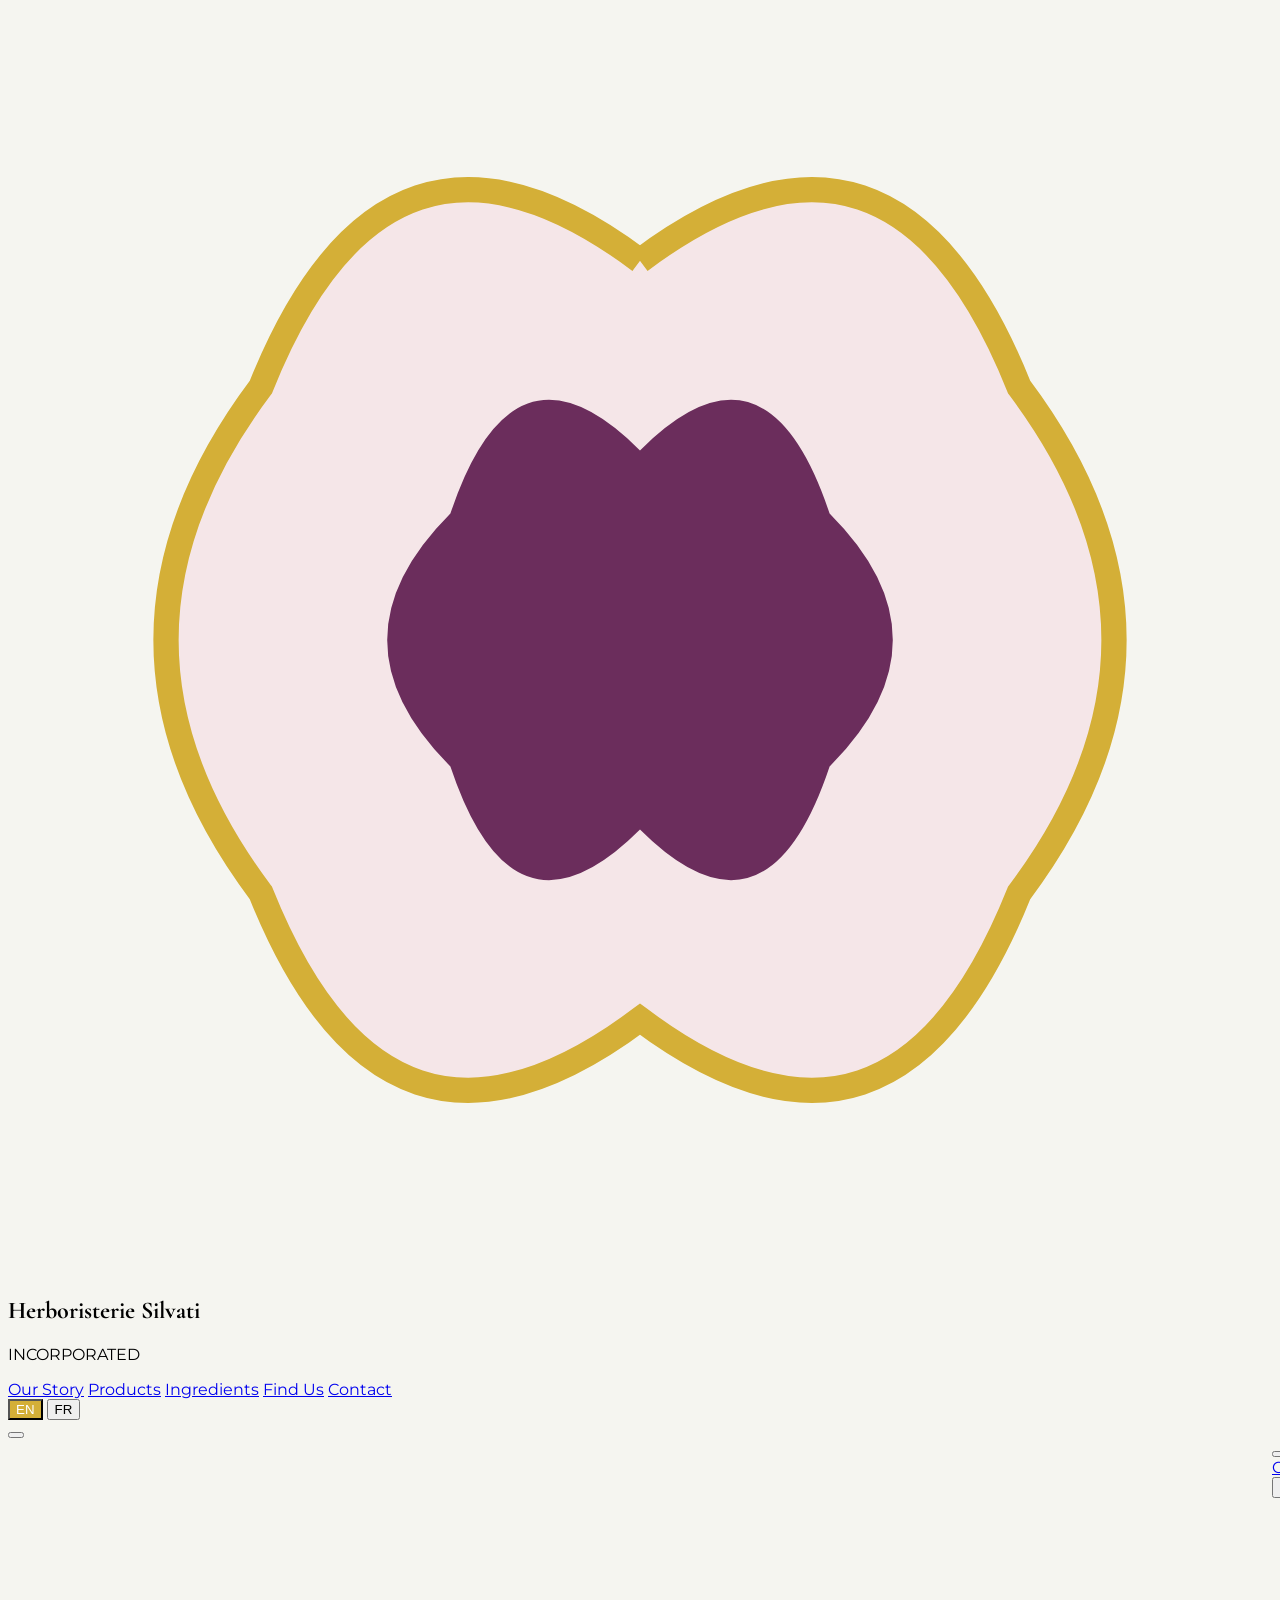
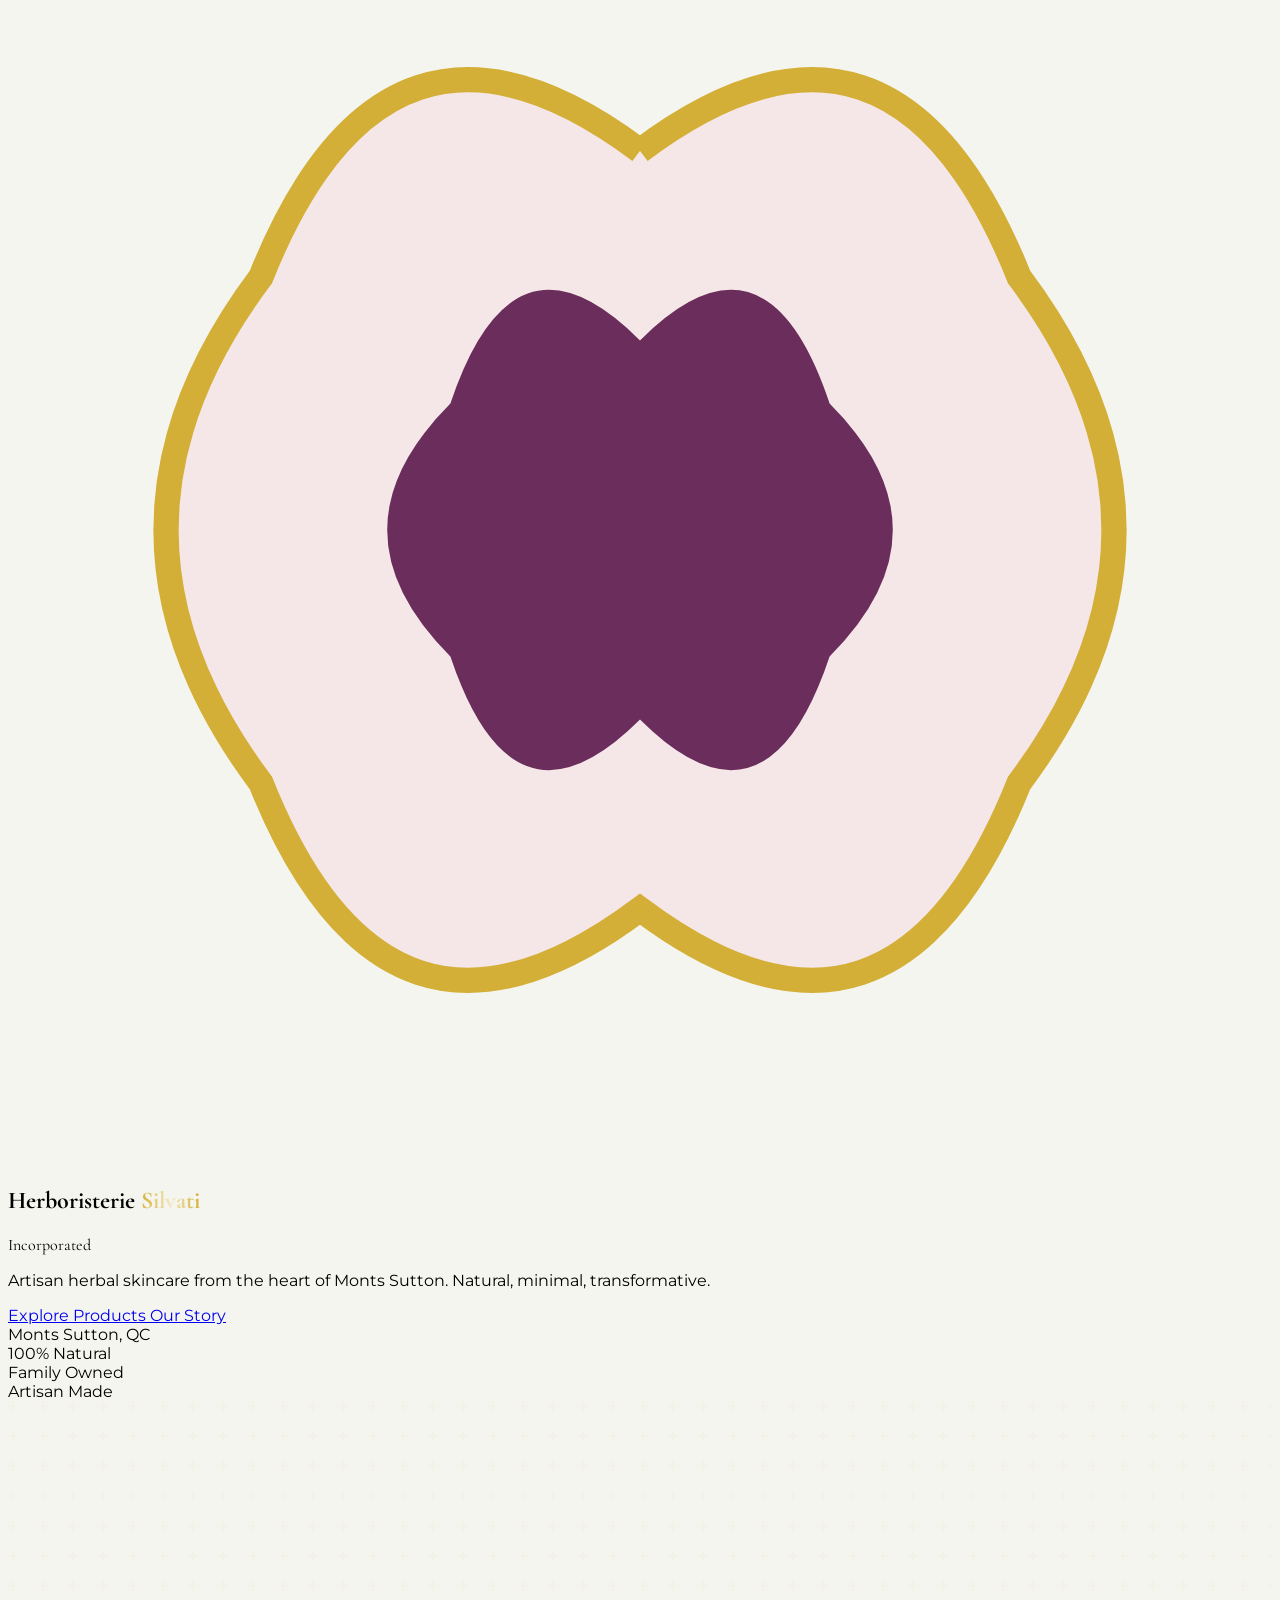
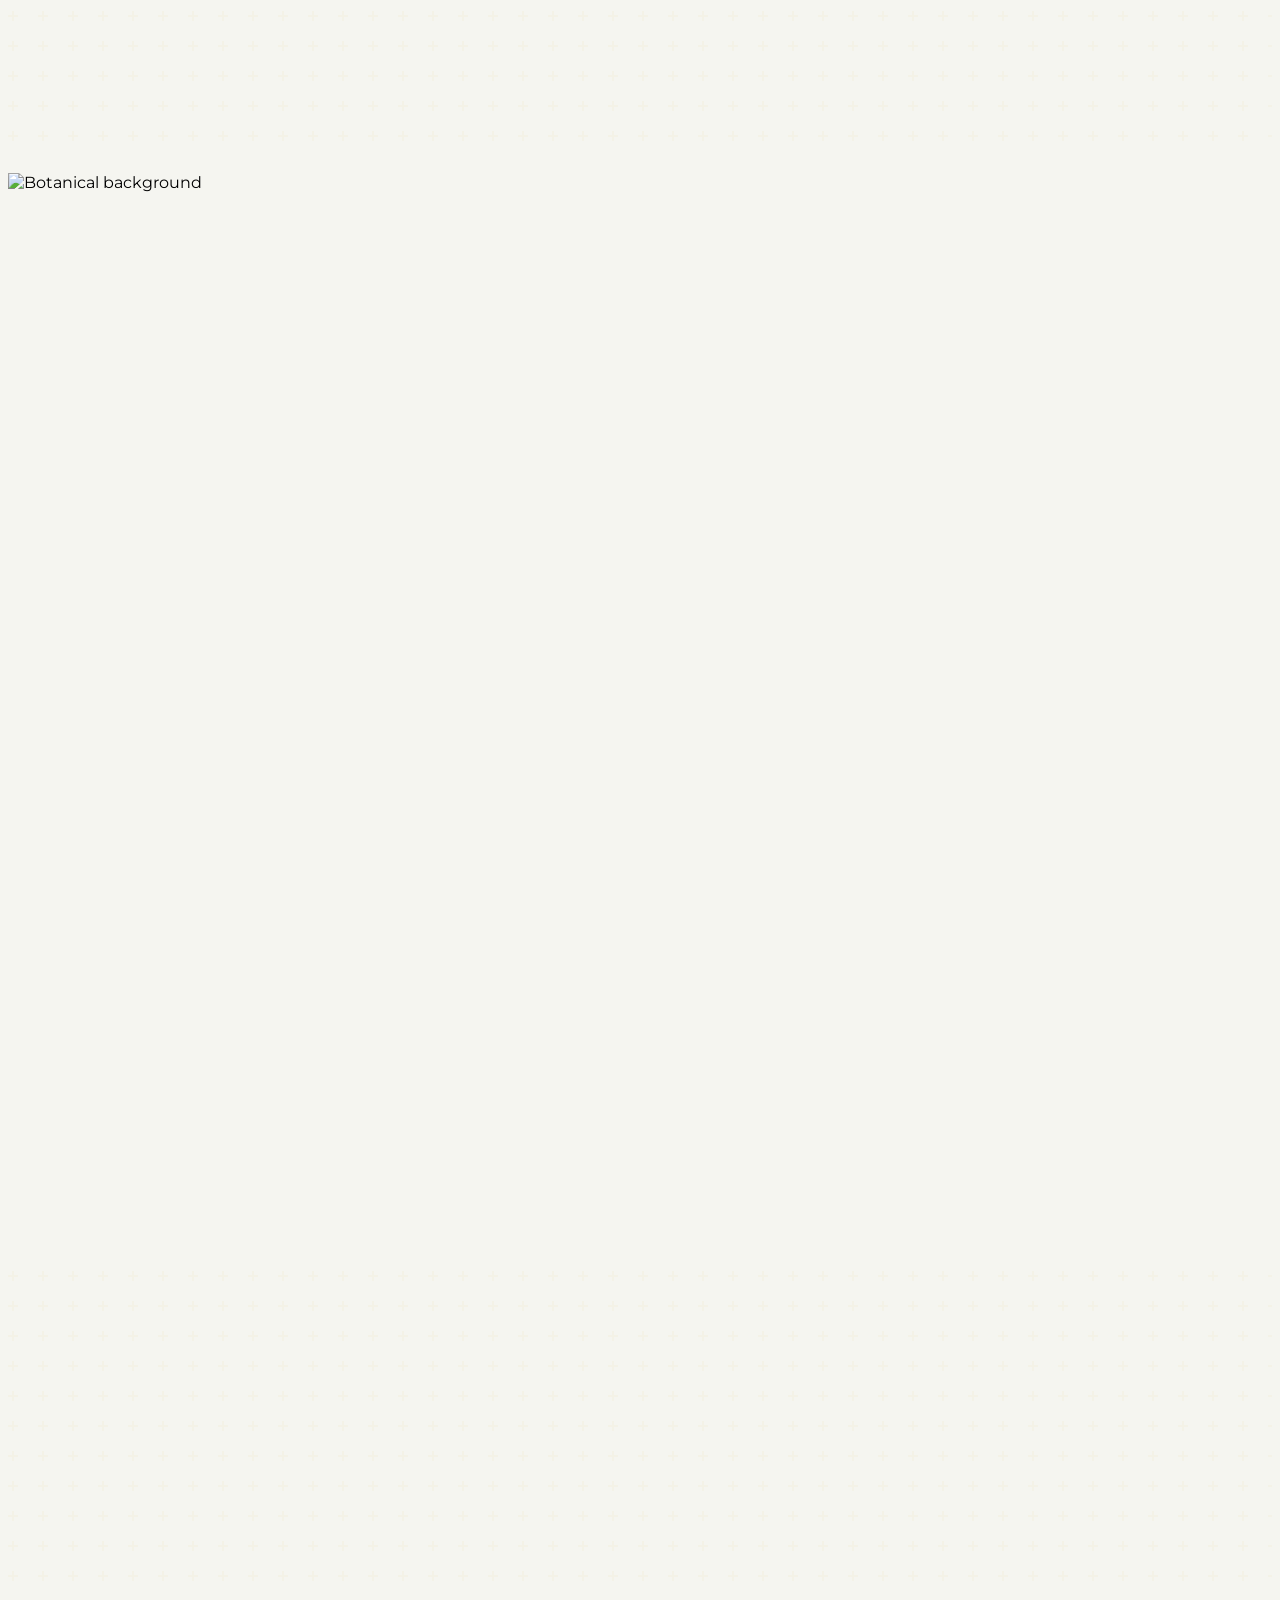
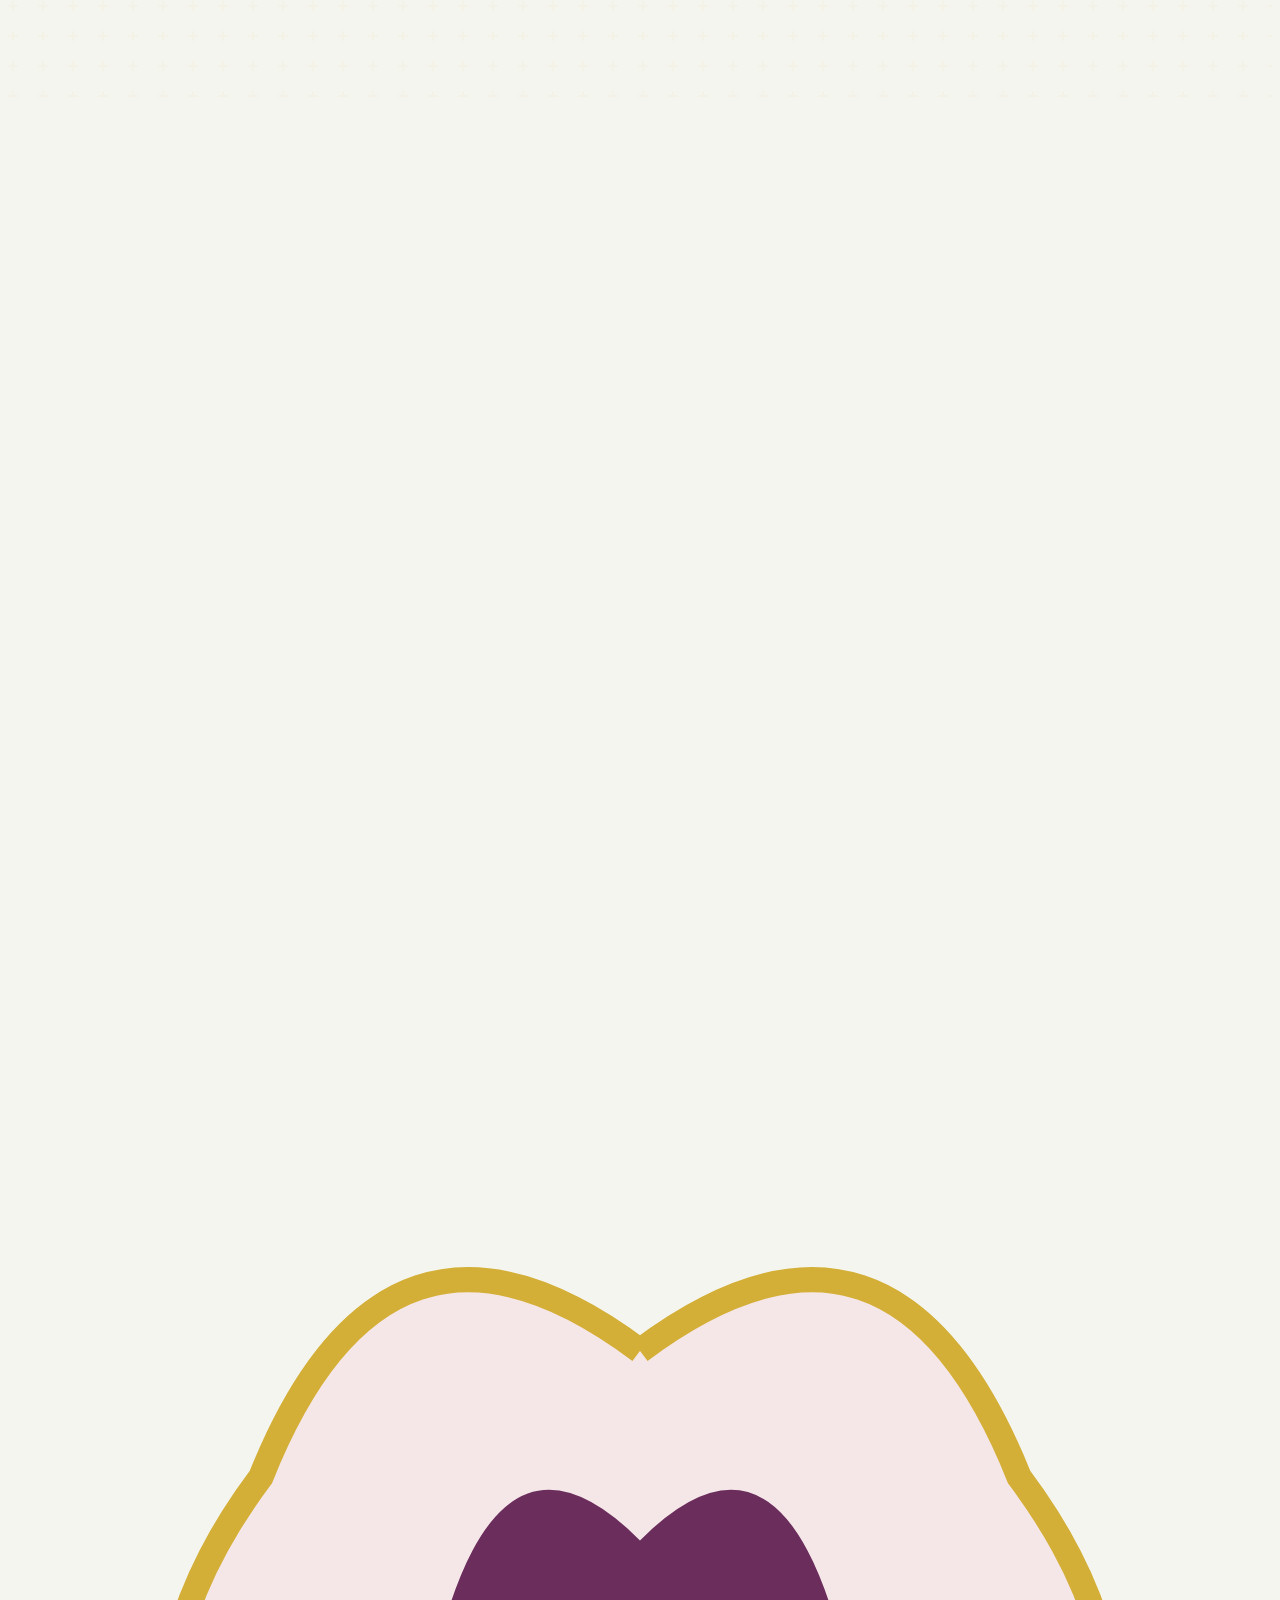
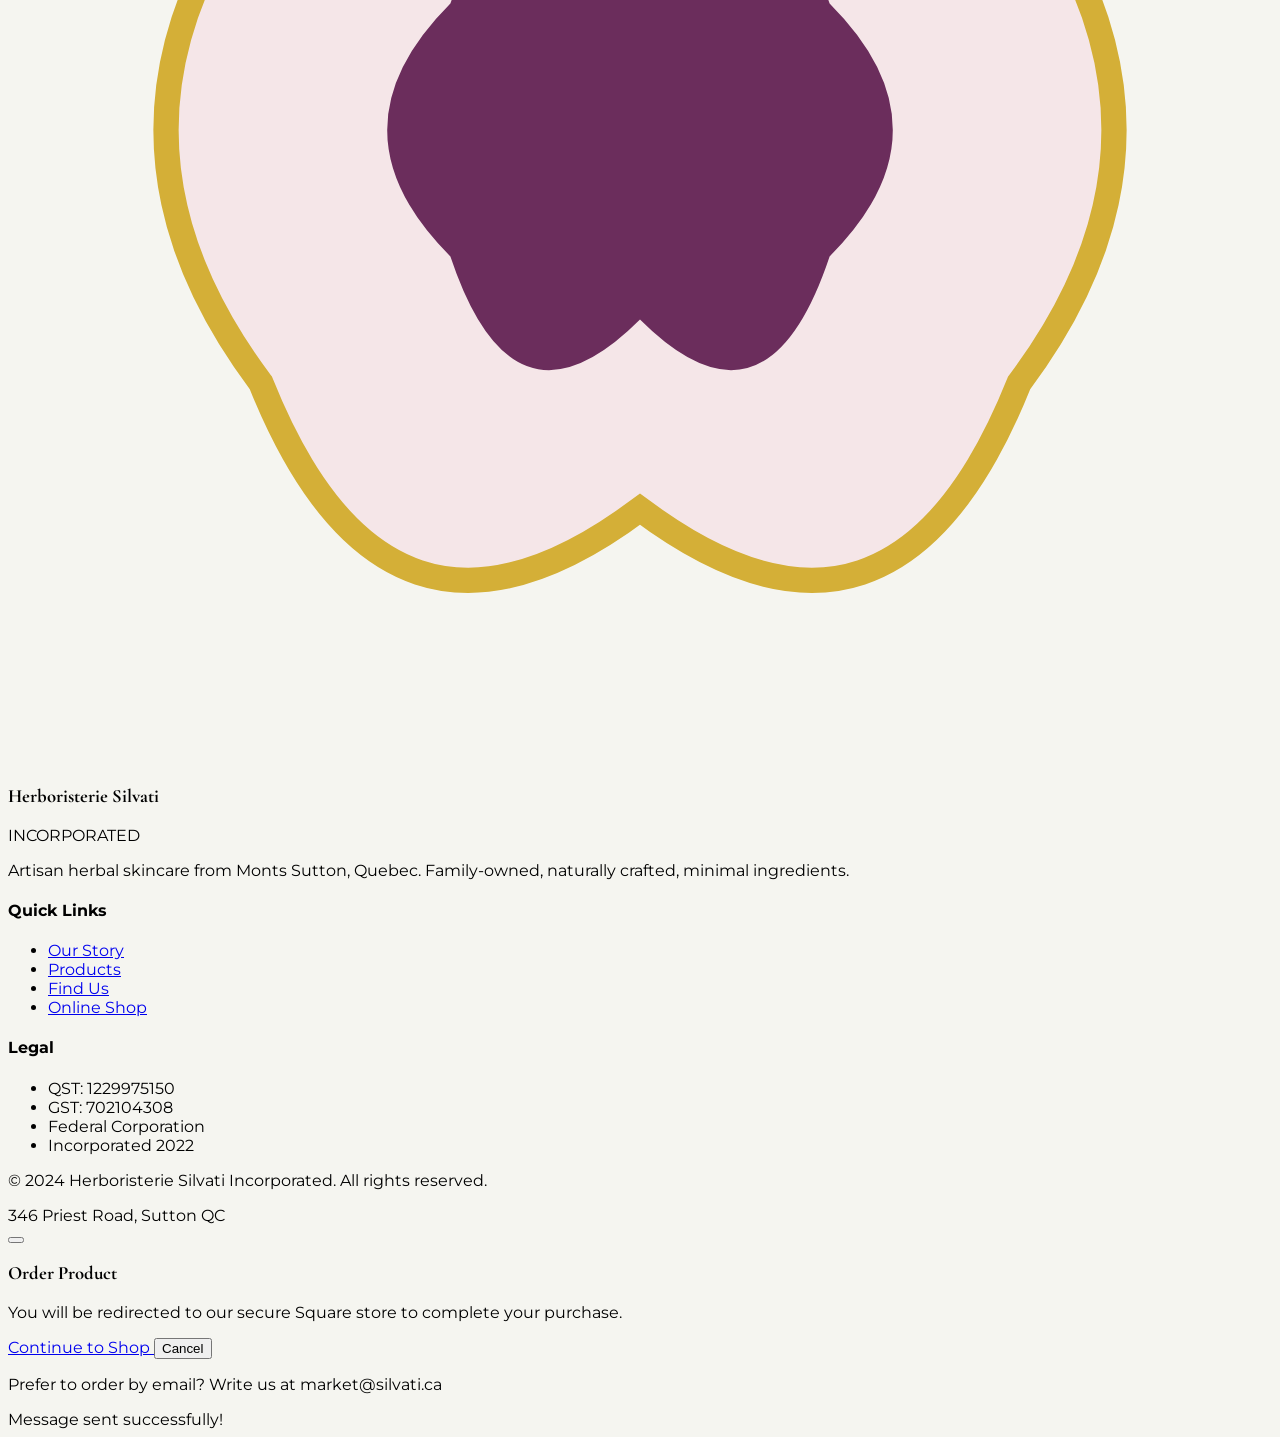
==== index.html @ 5cd414eb "feat: add demo website for Herboristerie Silvati" ====
<!DOCTYPE html>
<html lang="en">
<head>
    <meta charset="UTF-8">
    <meta name="viewport" content="width=device-width, initial-scale=1.0">
    <title>Herboristerie Silvati | Artisan Herbal Skincare | Soins Herbales Artisans</title>
    <meta name="description" content="Family-owned artisan herbal skincare from Monts Sutton, Quebec. Natural, minimal ingredient cosmetics handmade by the Lichtenauer Family.">
    
    <!-- Fonts -->
    <link rel="preconnect" href="https://fonts.googleapis.com">
    <link rel="preconnect" href="https://fonts.gstatic.com" crossorigin>
    <link href="https://fonts.googleapis.com/css2?family=Cormorant+Garamond:ital,wght@0,400;0,600;1,400&family=Montserrat:wght@300;400;500;600&display=swap" rel="stylesheet">
    
    <!-- Tailwind CSS -->
    <script src="https://cdn.tailwindcss.com"></script>
    
    <!-- GSAP -->
    <script src="https://cdnjs.cloudflare.com/ajax/libs/gsap/3.12.2/gsap.min.js"></script>
    <script src="https://cdnjs.cloudflare.com/ajax/libs/gsap/3.12.2/ScrollTrigger.min.js"></script>
    
    <!-- Lucide Icons -->
    <script src="https://unpkg.com/lucide@latest"></script>
    
    <script>
        tailwind.config = {
            theme: {
                extend: {
                    colors: {
                        'silvati-gold': '#D4AF37',
                        'silvati-gold-light': '#F4E8C1',
                        'silvati-purple': '#6B2D5C',
                        'silvati-pink': '#F5E6E8',
                        'silvati-green': '#2D5016',
                        'silvati-stone': '#F5F5F0',
                        'silvati-dark': '#1A1A1A'
                    },
                    fontFamily: {
                        'serif': ['Cormorant Garamond', 'serif'],
                        'sans': ['Montserrat', 'sans-serif']
                    }
                }
            }
        }
    </script>
    
    <style>
        /* Custom Styles */
        body {
            font-family: 'Montserrat', sans-serif;
            background-color: #F5F5F0;
            overflow-x: hidden;
        }
        
        .font-serif {
            font-family: 'Cormorant Garamond', serif;
        }
        
        /* Language Toggle Animation */
        .lang-btn {
            transition: all 0.3s ease;
        }
        .lang-btn.active {
            background-color: #D4AF37;
            color: white;
        }
        
        /* Hero Parallax */
        .hero-bg {
            background-image: linear-gradient(rgba(0,0,0,0.3), rgba(0,0,0,0.4)), url('https://images.unsplash.com/photo-1506905925346-21bda4d32df4?w=1920&q=80');
            background-size: cover;
            background-position: center;
            background-attachment: fixed;
        }
        
        /* Gold Shimmer Effect */
        @keyframes shimmer {
            0% { background-position: -200% center; }
            100% { background-position: 200% center; }
        }
        
        .gold-text {
            background: linear-gradient(90deg, #D4AF37 0%, #F4E8C1 25%, #D4AF37 50%, #F4E8C1 75%, #D4AF37 100%);
            background-size: 200% auto;
            -webkit-background-clip: text;
            -webkit-text-fill-color: transparent;
            background-clip: text;
            animation: shimmer 3s linear infinite;
        }
        
        /* Product Card Hover */
        .product-card {
            transition: transform 0.4s ease, box-shadow 0.4s ease;
        }
        .product-card:hover {
            transform: translateY(-10px);
            box-shadow: 0 20px 40px rgba(212, 175, 55, 0.15);
        }
        
        /* Botanical Pattern */
        .botanical-pattern {
            background-image: url("data:image/svg+xml,%3Csvg width='60' height='60' viewBox='0 0 60 60' xmlns='http://www.w3.org/2000/svg'%3E%3Cg fill='none' fill-rule='evenodd'%3E%3Cg fill='%23D4AF37' fill-opacity='0.05'%3E%3Cpath d='M36 34v-4h-2v4h-4v2h4v4h2v-4h4v-2h-4zm0-30V0h-2v4h-4v2h4v4h2V6h4V4h-4zM6 34v-4H4v4H0v2h4v4h2v-4h4v-2H6zM6 4V0H4v4H0v2h4v4h2V6h4V4H6z'/%3E%3C/g%3E%3C/g%3E%3C/svg%3E");
        }
        
        /* Smooth Scroll */
        html {
            scroll-behavior: smooth;
        }
        
        /* Navigation Blur */
        .nav-blur {
            backdrop-filter: blur(10px);
            background-color: rgba(255, 255, 255, 0.9);
        }
        
        /* Custom Scrollbar */
        ::-webkit-scrollbar {
            width: 8px;
        }
        ::-webkit-scrollbar-track {
            background: #F5F5F0;
        }
        ::-webkit-scrollbar-thumb {
            background: #D4AF37;
            border-radius: 4px;
        }
        
        /* Ingredient Tag */
        .ingredient-tag {
            transition: all 0.3s ease;
        }
        .ingredient-tag:hover {
            background-color: #D4AF37;
            color: white;
            transform: scale(1.05);
        }
        
        /* Loading Animation */
        .fade-in-up {
            opacity: 0;
            transform: translateY(30px);
        }
        
        /* Mobile Menu */
        .mobile-menu {
            transform: translateX(100%);
            transition: transform 0.3s ease;
        }
        .mobile-menu.open {
            transform: translateX(0);
        }
    </style>
</head>
<body class="text-silvati-dark">

    <!-- Navigation -->
    <nav id="navbar" class="fixed w-full z-50 transition-all duration-300 bg-transparent py-4">
        <div class="max-w-7xl mx-auto px-4 sm:px-6 lg:px-8">
            <div class="flex justify-between items-center">
                <!-- Logo -->
                <div class="flex items-center space-x-3">
                    <div class="w-12 h-12 relative">
                        <svg viewBox="0 0 100 100" class="w-full h-full drop-shadow-lg">
                            <path d="M50 20 Q30 5 20 30 Q5 50 20 70 Q30 95 50 80 Q70 95 80 70 Q95 50 80 30 Q70 5 50 20" fill="#F5E6E8" stroke="#D4AF37" stroke-width="2"/>
                            <path d="M50 35 Q40 25 35 40 Q25 50 35 60 Q40 75 50 65 Q60 75 65 60 Q75 50 65 40 Q60 25 50 35" fill="#6B2D5C"/>
                        </svg>
                    </div>
                    <div class="hidden sm:block">
                        <h1 class="font-serif text-2xl font-semibold text-white nav-text transition-colors duration-300">Herboristerie Silvati</h1>
                        <p class="text-xs text-white/80 nav-text-sub transition-colors duration-300 tracking-widest">INCORPORATED</p>
                    </div>
                </div>

                <!-- Desktop Navigation -->
                <div class="hidden md:flex items-center space-x-8">
                    <a href="#about" class="nav-link text-white hover:text-silvati-gold transition-colors duration-300 text-sm tracking-wide font-medium" data-en="Our Story" data-fr="Notre Histoire">Our Story</a>
                    <a href="#products" class="nav-link text-white hover:text-silvati-gold transition-colors duration-300 text-sm tracking-wide font-medium" data-en="Products" data-fr="Produits">Products</a>
                    <a href="#ingredients" class="nav-link text-white hover:text-silvati-gold transition-colors duration-300 text-sm tracking-wide font-medium" data-en="Ingredients" data-fr="Ingrédients">Ingredients</a>
                    <a href="#market" class="nav-link text-white hover:text-silvati-gold transition-colors duration-300 text-sm tracking-wide font-medium" data-en="Find Us" data-fr="Nous Trouver">Find Us</a>
                    <a href="#contact" class="nav-link text-white hover:text-silvati-gold transition-colors duration-300 text-sm tracking-wide font-medium" data-en="Contact" data-fr="Contact">Contact</a>
                    
                    <!-- Language Toggle -->
                    <div class="flex items-center bg-white/10 rounded-full p-1 backdrop-blur-sm border border-white/20">
                        <button onclick="setLanguage('en')" id="btn-en" class="lang-btn active px-3 py-1 rounded-full text-xs font-semibold text-white">EN</button>
                        <button onclick="setLanguage('fr')" id="btn-fr" class="lang-btn px-3 py-1 rounded-full text-xs font-semibold text-white">FR</button>
                    </div>
                </div>

                <!-- Mobile Menu Button -->
                <button onclick="toggleMobileMenu()" class="md:hidden text-white nav-text">
                    <i data-lucide="menu" class="w-6 h-6"></i>
                </button>
            </div>
        </div>
    </nav>

    <!-- Mobile Menu -->
    <div id="mobile-menu" class="mobile-menu fixed inset-y-0 right-0 w-64 bg-white z-50 shadow-2xl p-6 md:hidden">
        <button onclick="toggleMobileMenu()" class="absolute top-4 right-4 text-silvati-dark">
            <i data-lucide="x" class="w-6 h-6"></i>
        </button>
        <div class="mt-12 space-y-6">
            <a href="#about" class="block text-silvati-dark font-medium" onclick="toggleMobileMenu()" data-en="Our Story" data-fr="Notre Histoire">Our Story</a>
            <a href="#products" class="block text-silvati-dark font-medium" onclick="toggleMobileMenu()" data-en="Products" data-fr="Produits">Products</a>
            <a href="#ingredients" class="block text-silvati-dark font-medium" onclick="toggleMobileMenu()" data-en="Ingredients" data-fr="Ingrédients">Ingredients</a>
            <a href="#market" class="block text-silvati-dark font-medium" onclick="toggleMobileMenu()" data-en="Find Us" data-fr="Nous Trouver">Find Us</a>
            <a href="#contact" class="block text-silvati-dark font-medium" onclick="toggleMobileMenu()" data-en="Contact" data-fr="Contact">Contact</a>
            <div class="flex space-x-2 pt-4">
                <button onclick="setLanguage('en')" class="flex-1 py-2 border border-silvati-gold rounded text-silvati-gold font-semibold text-sm">English</button>
                <button onclick="setLanguage('fr')" class="flex-1 py-2 bg-silvati-gold text-white rounded font-semibold text-sm">Français</button>
            </div>
        </div>
    </div>

    <!-- Hero Section -->
    <section class="hero-bg h-screen flex items-center justify-center relative overflow-hidden">
        <div class="absolute inset-0 bg-gradient-to-b from-transparent via-transparent to-silvati-stone"></div>
        
        <div class="relative z-10 text-center px-4 max-w-4xl mx-auto">
            <div class="mb-6 inline-block">
                <svg viewBox="0 0 100 100" class="w-24 h-24 mx-auto drop-shadow-2xl hero-logo opacity-0">
                    <path d="M50 20 Q30 5 20 30 Q5 50 20 70 Q30 95 50 80 Q70 95 80 70 Q95 50 80 30 Q70 5 50 20" fill="#F5E6E8" stroke="#D4AF37" stroke-width="2"/>
                    <path d="M50 35 Q40 25 35 40 Q25 50 35 60 Q40 75 50 65 Q60 75 65 60 Q75 50 65 40 Q60 25 50 35" fill="#6B2D5C"/>
                </svg>
            </div>
            
            <h1 class="font-serif text-5xl md:text-7xl text-white mb-4 hero-title opacity-0 leading-tight">
                <span class="block" data-en="Herboristerie" data-fr="Herboristerie">Herboristerie</span>
                <span class="gold-text block mt-2" data-en="Silvati" data-fr="Silvati">Silvati</span>
            </h1>
            
            <p class="text-xl md:text-2xl text-white/90 font-light mb-2 hero-subtitle opacity-0 font-serif italic" data-en="Incorporated" data-fr="Incorporée">Incorporated</p>
            
            <div class="w-24 h-0.5 bg-silvati-gold mx-auto my-6 hero-line opacity-0"></div>
            
            <p class="text-lg md:text-xl text-white/90 mb-8 max-w-2xl mx-auto hero-desc opacity-0 font-light leading-relaxed" 
               data-en="Artisan herbal skincare from the heart of Monts Sutton. Natural, minimal, transformative." 
               data-fr="Soins herbales artisans au cœur des Monts Sutton. Naturels, minimaux, transformateurs.">
                Artisan herbal skincare from the heart of Monts Sutton. Natural, minimal, transformative.
            </p>
            
            <div class="flex flex-col sm:flex-row gap-4 justify-center hero-cta opacity-0">
                <a href="#products" class="px-8 py-4 bg-silvati-gold text-white rounded-full font-semibold tracking-wide hover:bg-silvati-gold/90 transition-all duration-300 shadow-lg hover:shadow-xl transform hover:-translate-y-1" 
                   data-en="Explore Products" data-fr="Découvrir les Produits">
                    Explore Products
                </a>
                <a href="#about" class="px-8 py-4 border-2 border-white text-white rounded-full font-semibold tracking-wide hover:bg-white hover:text-silvati-dark transition-all duration-300" 
                   data-en="Our Story" data-fr="Notre Histoire">
                    Our Story
                </a>
            </div>
        </div>

        <!-- Scroll Indicator -->
        <div class="absolute bottom-8 left-1/2 transform -translate-x-1/2 animate-bounce">
            <i data-lucide="chevron-down" class="w-6 h-6 text-white/70"></i>
        </div>
    </section>

    <!-- Trust Bar -->
    <section class="bg-white py-6 border-b border-silvati-gold/10">
        <div class="max-w-7xl mx-auto px-4 sm:px-6 lg:px-8">
            <div class="flex flex-wrap justify-center gap-8 md:gap-16 text-center">
                <div class="flex items-center space-x-2 text-silvati-dark/70 text-sm">
                    <i data-lucide="map-pin" class="w-4 h-4 text-silvati-gold"></i>
                    <span>Monts Sutton, QC</span>
                </div>
                <div class="flex items-center space-x-2 text-silvati-dark/70 text-sm">
                    <i data-lucide="leaf" class="w-4 h-4 text-silvati-gold"></i>
                    <span data-en="100% Natural" data-fr="100% Naturel">100% Natural</span>
                </div>
                <div class="flex items-center space-x-2 text-silvati-dark/70 text-sm">
                    <i data-lucide="heart" class="w-4 h-4 text-silvati-gold"></i>
                    <span data-en="Family Owned" data-fr="Familiale">Family Owned</span>
                </div>
                <div class="flex items-center space-x-2 text-silvati-dark/70 text-sm">
                    <i data-lucide="award" class="w-4 h-4 text-silvati-gold"></i>
                    <span data-en="Artisan Made" data-fr="Fait Main">Artisan Made</span>
                </div>
            </div>
        </div>
    </section>

    <!-- About Section -->
    <section id="about" class="py-20 md:py-32 botanical-pattern relative">
        <div class="max-w-7xl mx-auto px-4 sm:px-6 lg:px-8">
            <div class="grid md:grid-cols-2 gap-12 items-center">
                <div class="fade-in-up">
                    <div class="inline-block px-4 py-2 bg-silvati-gold/10 rounded-full text-silvati-gold text-sm font-semibold tracking-wider mb-4" 
                         data-en="OUR STORY" data-fr="NOTRE HISTOIRE">OUR STORY</div>
                    <h2 class="font-serif text-4xl md:text-5xl text-silvati-dark mb-6 leading-tight" 
                        data-en="Born from Necessity, Crafted with Love" 
                        data-fr="Née de la Nécessité, Faite avec Amour">
                        Born from Necessity, Crafted with Love
                    </h2>
                    <div class="w-16 h-1 bg-silvati-gold mb-6"></div>
                    <p class="text-silvati-dark/70 text-lg leading-relaxed mb-6" 
                       data-en="Confronted with persistent skin issues, the Lichtenauer family decided to take matters into their own hands. We began crafting our own skincare products using only the finest natural ingredients, sourced with the highest standards." 
                       data-fr="Confrontés à des problèmes de peau persistants, la famille Lichtenauer a décidé de prendre les choses en main. Nous avons commencé à créer nos propres produits de soins en utilisant uniquement les meilleurs ingrédients naturels, sourcés selon les plus hauts standards.">
                        Confronted with persistent skin issues, the Lichtenauer family decided to take matters into their own hands. We began crafting our own skincare products using only the finest natural ingredients, sourced with the highest standards.
                    </p>
                    <p class="text-silvati-dark/70 text-lg leading-relaxed mb-6" 
                       data-en="The results exceeded our expectations. Today, we are proud to share our experience with you, continuously improving our offerings through your valuable feedback." 
                       data-fr="Les résultats ont dépassé nos attentes. Aujourd'hui, nous sommes fiers de partager cette expérience avec vous, améliorant continuellement nos offres grâce à vos précieux retours.">
                        The results exceeded our expectations. Today, we are proud to share our experience with you, continuously improving our offerings through your valuable feedback.
                    </p>
                    <div class="flex items-center space-x-4 mt-8">
                        <div class="w-16 h-16 rounded-full bg-silvati-gold/10 flex items-center justify-center">
                            <i data-lucide="mountain" class="w-8 h-8 text-silvati-gold"></i>
                        </div>
                        <div>
                            <p class="font-serif text-xl text-silvati-dark">Monts Sutton, QC</p>
                            <p class="text-sm text-silvati-dark/60" data-en="Our Home" data-fr="Notre Maison">Our Home</p>
                        </div>
                    </div>
                </div>
                <div class="relative fade-in-up">
                    <div class="aspect-[4/5] rounded-2xl overflow-hidden shadow-2xl">
                        <img src="https://images.unsplash.com/photo-1556228578-0d85b1a4d571?w=800&q=80" 
                             alt="Artisan herbal preparation" 
                             class="w-full h-full object-cover hover:scale-105 transition-transform duration-700">
                    </div>
                    <div class="absolute -bottom-6 -left-6 bg-white p-6 rounded-xl shadow-xl max-w-xs">
                        <p class="font-serif text-lg text-silvati-dark italic" 
                           data-en="'We choose our suppliers carefully and apply high criteria for every ingredient.'" 
                           data-fr="'Nous choisissons soigneusement nos fournisseurs et appliquons des critères élevés pour chaque ingrédient.'">
                            "We choose our suppliers carefully and apply high criteria for every ingredient."
                        </p>
                        <p class="text-sm text-silvati-gold mt-2 font-semibold">— Family Lichtenauer</p>
                    </div>
                </div>
            </div>
        </div>
    </section>

    <!-- Philosophy Section -->
    <section class="py-20 bg-silvati-dark text-white relative overflow-hidden">
        <div class="absolute inset-0 opacity-10">
            <img src="https://images.unsplash.com/photo-1518531933037-91b2f5f229cc?w=1920&q=80" 
                 alt="Botanical background" 
                 class="w-full h-full object-cover">
        </div>
        <div class="max-w-7xl mx-auto px-4 sm:px-6 lg:px-8 relative z-10">
            <div class="text-center mb-16 fade-in-up">
                <h2 class="font-serif text-4xl md:text-5xl mb-4" 
                    data-en="Our Philosophy" data-fr="Notre Philosophie">Our Philosophy</h2>
                <div class="w-24 h-0.5 bg-silvati-gold mx-auto"></div>
            </div>
            
            <div class="grid md:grid-cols-3 gap-8">
                <div class="text-center p-8 rounded-2xl bg-white/5 backdrop-blur-sm border border-white/10 hover:bg-white/10 transition-all duration-300 fade-in-up">
                    <div class="w-16 h-16 mx-auto mb-6 rounded-full bg-silvati-gold/20 flex items-center justify-center">
                        <i data-lucide="sprout" class="w-8 h-8 text-silvati-gold"></i>
                    </div>
                    <h3 class="font-serif text-2xl mb-4" data-en="100% Natural" data-fr="100% Naturel">100% Natural</h3>
                    <p class="text-white/70 leading-relaxed" 
                       data-en="No artificial or synthetic components. Only pure, carefully selected botanical ingredients." 
                       data-fr="Aucun composant artificiel ou synthétique. Uniquement des ingrédients botaniques purs et soigneusement sélectionnés.">
                        No artificial or synthetic components. Only pure, carefully selected botanical ingredients.
                    </p>
                </div>
                
                <div class="text-center p-8 rounded-2xl bg-white/5 backdrop-blur-sm border border-white/10 hover:bg-white/10 transition-all duration-300 fade-in-up">
                    <div class="w-16 h-16 mx-auto mb-6 rounded-full bg-silvati-gold/20 flex items-center justify-center">
                        <i data-lucide="minimize-2" class="w-8 h-8 text-silvati-gold"></i>
                    </div>
                    <h3 class="font-serif text-2xl mb-4" data-en="Minimal Processing" data-fr="Transformation Minimale">Minimal Processing</h3>
                    <p class="text-white/70 leading-relaxed" 
                       data-en="We believe in preserving the integrity of our ingredients through the least necessary transformation." 
                       data-fr="Nous croyons en la préservation de l'intégrité de nos ingrédients grâce à la transformation la moins nécessaire.">
                        We believe in preserving the integrity of our ingredients through the least necessary transformation.
                    </p>
                </div>
                
                <div class="text-center p-8 rounded-2xl bg-white/5 backdrop-blur-sm border border-white/10 hover:bg-white/10 transition-all duration-300 fade-in-up">
                    <div class="w-16 h-16 mx-auto mb-6 rounded-full bg-silvati-gold/20 flex items-center justify-center">
                        <i data-lucide="hand-heart" class="w-8 h-8 text-silvati-gold"></i>
                    </div>
                    <h3 class="font-serif text-2xl mb-4" data-en="Artisan Crafted" data-fr="Artisanal">Artisan Crafted</h3>
                    <p class="text-white/70 leading-relaxed" 
                       data-en="Every product is handmade in small batches at our home in Monts Sutton with personal attention to detail." 
                       data-fr="Chaque produit est fait main en petits lots chez nous à Monts Sutton avec une attention personnelle aux détails.">
                        Every product is handmade in small batches at our home in Monts Sutton with personal attention to detail.
                    </p>
                </div>
            </div>
        </div>
    </section>

    <!-- Products Section -->
    <section id="products" class="py-20 md:py-32 bg-white">
        <div class="max-w-7xl mx-auto px-4 sm:px-6 lg:px-8">
            <div class="text-center mb-16 fade-in-up">
                <div class="inline-block px-4 py-2 bg-silvati-gold/10 rounded-full text-silvati-gold text-sm font-semibold tracking-wider mb-4" 
                     data-en="OUR COLLECTION" data-fr="NOTRE COLLECTION">OUR COLLECTION</div>
                <h2 class="font-serif text-4xl md:text-5xl text-silvati-dark mb-4" 
                    data-en="Featured Products" data-fr="Produits en Vedette">Featured Products</h2>
                <p class="text-silvati-dark/60 max-w-2xl mx-auto text-lg" 
                   data-en="Discover our range of natural herbal skincare, crafted with care in the Eastern Townships." 
                   data-fr="Découvrez notre gamme de soins herbales naturels, fabriqués avec soin dans les Cantons-de-l'Est.">
                    Discover our range of natural herbal skincare, crafted with care in the Eastern Townships.
                </p>
            </div>

            <div class="grid md:grid-cols-2 lg:grid-cols-3 gap-8">
                <!-- Product 1 -->
                <div class="product-card bg-silvati-stone rounded-2xl overflow-hidden fade-in-up group">
                    <div class="aspect-square overflow-hidden bg-gradient-to-br from-silvati-gold/20 to-silvati-pink/30 relative">
                        <img src="https://images.unsplash.com/photo-1608248597279-f99d160bfcbc?w=600&q=80" 
                             alt="Rosehip & Apricot Facial Care" 
                             class="w-full h-full object-cover group-hover:scale-110 transition-transform duration-500">
                        <div class="absolute top-4 right-4 bg-silvati-gold text-white px-3 py-1 rounded-full text-xs font-semibold">
                            Bestseller
                        </div>
                    </div>
                    <div class="p-6">
                        <h3 class="font-serif text-2xl text-silvati-dark mb-2">Rosehip & Apricot</h3>
                        <p class="text-silvati-gold text-sm font-semibold mb-3 uppercase tracking-wide" 
                           data-en="Facial Anti-Age Care" data-fr="Soins Visage Anti-Âge">Facial Anti-Age Care</p>
                        <p class="text-silvati-dark/60 text-sm mb-4 line-clamp-2" 
                           data-en="Luxurious blend of rosehip and apricot kernel oil for mature skin. 30ml." 
                           data-fr="Mélange luxueux d'églantier et d'huile de noyau d'abricot pour peau mature. 30ml.">
                            Luxurious blend of rosehip and apricot kernel oil for mature skin. 30ml.
                        </p>
                        <div class="flex flex-wrap gap-2 mb-4">
                            <span class="ingredient-tag px-3 py-1 bg-white rounded-full text-xs text-silvati-dark/70 border border-silvati-gold/20 cursor-default">Prunus armeniaca</span>
                            <span class="ingredient-tag px-3 py-1 bg-white rounded-full text-xs text-silvati-dark/70 border border-silvati-gold/20 cursor-default">Cera alba</span>
                            <span class="ingredient-tag px-3 py-1 bg-white rounded-full text-xs text-silvati-dark/70 border border-silvati-gold/20 cursor-default">Lavandula</span>
                        </div>
                        <button onclick="openOrderModal('Rosehip & Apricot')" class="w-full py-3 bg-silvati-dark text-white rounded-lg font-semibold hover:bg-silvati-gold transition-colors duration-300 flex items-center justify-center space-x-2">
                            <span data-en="Order Now" data-fr="Commander">Order Now</span>
                            <i data-lucide="arrow-right" class="w-4 h-4"></i>
                        </button>
                    </div>
                </div>

                <!-- Product 2 -->
                <div class="product-card bg-silvati-stone rounded-2xl overflow-hidden fade-in-up group">
                    <div class="aspect-square overflow-hidden bg-gradient-to-br from-silvati-green/20 to-silvati-gold/10 relative">
                        <img src="https://images.unsplash.com/photo-1607006344380-b6775a0824a7?w=600&q=80" 
                             alt="Herbal Eye Care" 
                             class="w-full h-full object-cover group-hover:scale-110 transition-transform duration-500">
                    </div>
                    <div class="p-6">
                        <h3 class="font-serif text-2xl text-silvati-dark mb-2">Botanical Eye</h3>
                        <p class="text-silvati-gold text-sm font-semibold mb-3 uppercase tracking-wide" 
                           data-en="Around-Eye Treatment" data-fr="Traitement Contour des Yeux">Around-Eye Treatment</p>
                        <p class="text-silvati-dark/60 text-sm mb-4 line-clamp-2" 
                           data-en="Gentle herbal formula to nourish the delicate eye area. Reduces appearance of fine lines." 
                           data-fr="Formule herbales douce pour nourrir la zone délicate des yeux. Réduit l'apparence des ridules.">
                            Gentle herbal formula to nourish the delicate eye area. Reduces appearance of fine lines.
                        </p>
                        <div class="flex flex-wrap gap-2 mb-4">
                            <span class="ingredient-tag px-3 py-1 bg-white rounded-full text-xs text-silvati-dark/70 border border-silvati-gold/20 cursor-default">Chamomile</span>
                            <span class="ingredient-tag px-3 py-1 bg-white rounded-full text-xs text-silvati-dark/70 border border-silvati-gold/20 cursor-default">Green Tea</span>
                        </div>
                        <button onclick="openOrderModal('Botanical Eye')" class="w-full py-3 bg-silvati-dark text-white rounded-lg font-semibold hover:bg-silvati-gold transition-colors duration-300 flex items-center justify-center space-x-2">
                            <span data-en="Order Now" data-fr="Commander">Order Now</span>
                            <i data-lucide="arrow-right" class="w-4 h-4"></i>
                        </button>
                    </div>
                </div>

                <!-- Product 3 -->
                <div class="product-card bg-silvati-stone rounded-2xl overflow-hidden fade-in-up group">
                    <div class="aspect-square overflow-hidden bg-gradient-to-br from-silvati-purple/20 to-silvati-pink/30 relative">
                        <img src="https://images.unsplash.com/photo-1556228720-195a672e8a03?w=600&q=80" 
                             alt="Herbal Body Care" 
                             class="w-full h-full object-cover group-hover:scale-110 transition-transform duration-500">
                    </div>
                    <div class="p-6">
                        <h3 class="font-serif text-2xl text-silvati-dark mb-2">Lavender & Shea</h3>
                        <p class="text-silvati-gold text-sm font-semibold mb-3 uppercase tracking-wide" 
                           data-en="Body Nourishment" data-fr="Nourrissant Corporel">Body Nourishment</p>
                        <p class="text-silvati-dark/60 text-sm mb-4 line-clamp-2" 
                           data-en="Rich body cream with butyrospermum parkii and lavender essential oil for silky skin." 
                           data-fr="Crème corporelle riche avec du butyrospermum parkii et huile essentielle de lavande pour une peau soyeuse.">
                            Rich body cream with butyrospermum parkii and lavender essential oil for silky skin.
                        </p>
                        <div class="flex flex-wrap gap-2 mb-4">
                            <span class="ingredient-tag px-3 py-1 bg-white rounded-full text-xs text-silvati-dark/70 border border-silvati-gold/20 cursor-default">Shea Butter</span>
                            <span class="ingredient-tag px-3 py-1 bg-white rounded-full text-xs text-silvati-dark/70 border border-silvati-gold/20 cursor-default">Lavender</span>
                        </div>
                        <button onclick="openOrderModal('Lavender & Shea')" class="w-full py-3 bg-silvati-dark text-white rounded-lg font-semibold hover:bg-silvati-gold transition-colors duration-300 flex items-center justify-center space-x-2">
                            <span data-en="Order Now" data-fr="Commander">Order Now</span>
                            <i data-lucide="arrow-right" class="w-4 h-4"></i>
                        </button>
                    </div>
                </div>
            </div>

            <div class="mt-12 text-center fade-in-up">
                <p class="text-silvati-dark/60 mb-4" 
                   data-en="Can't find what you're looking for? We create custom formulations." 
                   data-fr="Vous ne trouvez pas ce que vous cherchez? Nous créons des formulations sur mesure.">
                    Can't find what you're looking for? We create custom formulations.
                </p>
                <a href="#contact" class="inline-flex items-center text-silvati-gold font-semibold hover:underline">
                    <span data-en="Contact us for custom orders" data-fr="Contactez-nous pour commandes personnalisées">Contact us for custom orders</span>
                    <i data-lucide="chevron-right" class="w-4 h-4 ml-1"></i>
                </a>
            </div>
        </div>
    </section>

    <!-- Ingredients Section -->
    <section id="ingredients" class="py-20 md:py-32 bg-silvati-stone botanical-pattern">
        <div class="max-w-7xl mx-auto px-4 sm:px-6 lg:px-8">
            <div class="grid md:grid-cols-2 gap-12 items-center">
                <div class="order-2 md:order-1 fade-in-up">
                    <div class="grid grid-cols-2 gap-4">
                        <div class="space-y-4 mt-8">
                            <div class="aspect-[3/4] rounded-xl overflow-hidden shadow-lg">
                                <img src="https://images.unsplash.com/photo-1596755389378-c31d21fd1273?w=400&q=80" alt="Rosehip" class="w-full h-full object-cover hover:scale-110 transition-transform duration-500">
                            </div>
                            <div class="aspect-square rounded-xl overflow-hidden shadow-lg bg-silvati-gold/10 flex items-center justify-center">
                                <span class="font-serif text-2xl text-silvati-gold">Rosa</span>
                            </div>
                        </div>
                        <div class="space-y-4">
                            <div class="aspect-square rounded-xl overflow-hidden shadow-lg bg-silvati-purple/10 flex items-center justify-center">
                                <span class="font-serif text-2xl text-silvati-purple">Lavandula</span>
                            </div>
                            <div class="aspect-[3/4] rounded-xl overflow-hidden shadow-lg">
                                <img src="https://images.unsplash.com/photo-1466781783364-36c955e42a7f?w=400&q=80" alt="Lavender" class="w-full h-full object-cover hover:scale-110 transition-transform duration-500">
                            </div>
                        </div>
                    </div>
                </div>
                
                <div class="order-1 md:order-2 fade-in-up">
                    <div class="inline-block px-4 py-2 bg-silvati-gold/10 rounded-full text-silvati-gold text-sm font-semibold tracking-wider mb-4" 
                         data-en="OUR INGREDIENTS" data-fr="NOS INGRÉDIENTS">OUR INGREDIENTS</div>
                    <h2 class="font-serif text-4xl md:text-5xl text-silvati-dark mb-6 leading-tight" 
                        data-en="Nature's Finest, Selected with Care" 
                        data-fr="Le Meilleur de la Nature, Sélectionné avec Soin">
                        Nature's Finest, Selected with Care
                    </h2>
                    <div class="w-16 h-1 bg-silvati-gold mb-6"></div>
                    <p class="text-silvati-dark/70 text-lg leading-relaxed mb-6" 
                       data-en="Every ingredient in our products is carefully chosen for its beneficial properties. We maintain strict standards for quality, sustainability, and efficacy." 
                       data-fr="Chaque ingrédient dans nos produits est soigneusement choisi pour ses propriétés bénéfiques. Nous maintenons des standards stricts de qualité, durabilité et efficacité.">
                        Every ingredient in our products is carefully chosen for its beneficial properties. We maintain strict standards for quality, sustainability, and efficacy.
                    </p>
                    
                    <div class="space-y-4">
                        <div class="flex items-start space-x-4 p-4 bg-white rounded-xl shadow-sm hover:shadow-md transition-shadow duration-300">
                            <div class="w-12 h-12 rounded-full bg-silvati-gold/10 flex items-center justify-center flex-shrink-0">
                                <i data-lucide="check-circle" class="w-6 h-6 text-silvati-gold"></i>
                            </div>
                            <div>
                                <h4 class="font-semibold text-silvati-dark mb-1" data-en="Botanical Oils" data-fr="Huiles Botaniques">Botanical Oils</h4>
                                <p class="text-sm text-silvati-dark/60" data-en="Cold-pressed rosehip, apricot kernel, and lavender oils rich in vitamins and antioxidants." data-fr="Huiles d'églantier, de noyau d'abricot et de lavande pressées à froid, riches en vitamines et antioxydants.">Cold-pressed rosehip, apricot kernel, and lavender oils rich in vitamins and antioxidants.</p>
                            </div>
                        </div>
                        
                        <div class="flex items-start space-x-4 p-4 bg-white rounded-xl shadow-sm hover:shadow-md transition-shadow duration-300">
                            <div class="w-12 h-12 rounded-full bg-silvati-gold/10 flex items-center justify-center flex-shrink-0">
                                <i data-lucide="check-circle" class="w-6 h-6 text-silvati-gold"></i>
                            </div>
                            <div>
                                <h4 class="font-semibold text-silvati-dark mb-1" data-en="Natural Waxes" data-fr="Cires Naturelles">Natural Waxes</h4>
                                <p class="text-sm text-silvati-dark/60" data-en="Pure cera alba (beeswax) and plant-based alternatives for texture and protection." data-fr="Cera alba pure (cire d'abeille) et alternatives végétales pour la texture et la protection.">Pure cera alba (beeswax) and plant-based alternatives for texture and protection.</p>
                            </div>
                        </div>
                        
                        <div class="flex items-start space-x-4 p-4 bg-white rounded-xl shadow-sm hover:shadow-md transition-shadow duration-300">
                            <div class="w-12 h-12 rounded-full bg-silvati-gold/10 flex items-center justify-center flex-shrink-0">
                                <i data-lucide="check-circle" class="w-6 h-6 text-silvati-gold"></i>
                            </div>
                            <div>
                                <h4 class="font-semibold text-silvati-dark mb-1" data-en="Butters & Extracts" data-fr="Beurres & Extraits">Butters & Extracts</h4>
                                <p class="text-sm text-silvati-dark/60" data-en="Nutrient-rich butyrospermum parkii (shea butter) and concentrated herbal extracts." data-fr="Butyrospermum parkii riche en nutriments (beurre de karité) et extraits herbales concentrés.">Nutrient-rich butyrospermum parkii (shea butter) and concentrated herbal extracts.</p>
                            </div>
                        </div>
                    </div>
                </div>
            </div>
        </div>
    </section>

    <!-- Market Section -->
    <section id="market" class="py-20 md:py-32 bg-white">
        <div class="max-w-7xl mx-auto px-4 sm:px-6 lg:px-8">
            <div class="text-center mb-16 fade-in-up">
                <div class="inline-block px-4 py-2 bg-silvati-gold/10 rounded-full text-silvati-gold text-sm font-semibold tracking-wider mb-4" 
                     data-en="FIND US" data-fr="NOUS TROUVER">FIND US</div>
                <h2 class="font-serif text-4xl md:text-5xl text-silvati-dark mb-4" 
                    data-en="Experience Silvati in Person" 
                    data-fr="Découvrez Silvati en Personne">Experience Silvati in Person</h2>
            </div>

            <div class="grid md:grid-cols-2 gap-12">
                <!-- Saturday Market -->
                <div class="bg-silvati-stone rounded-2xl p-8 fade-in-up relative overflow-hidden">
                    <div class="absolute top-0 right-0 w-32 h-32 bg-silvati-gold/10 rounded-full -mr-16 -mt-16"></div>
                    <div class="relative z-10">
                        <div class="w-16 h-16 bg-silvati-gold rounded-2xl flex items-center justify-center mb-6">
                            <i data-lucide="store" class="w-8 h-8 text-white"></i>
                        </div>
                        <h3 class="font-serif text-2xl text-silvati-dark mb-2" 
                            data-en="Sutton Saturday Market" data-fr="Marché du Samedi de Sutton">Sutton Saturday Market</h3>
                        <p class="text-silvati-gold font-semibold mb-4" data-en="Summer Season" data-fr="Saison Estivale">Summer Season</p>
                        <p class="text-silvati-dark/70 mb-6" 
                           data-en="Join us every Saturday during summer months at the Sutton Saturday Market. Meet the Lichtenauer family, sample our products, and experience the vibrant local community." 
                           data-fr="Rejoignez-nous chaque samedi pendant les mois d'été au Marché du Samedi de Sutton. Rencontrez la famille Lichtenauer, dégustez nos produits et découvrez la communauté locale dynamique.">
                            Join us every Saturday during summer months at the Sutton Saturday Market. Meet the Lichtenauer family, sample our products, and experience the vibrant local community.
                        </p>
                        <div class="space-y-2 text-sm">
                            <div class="flex items-center text-silvati-dark/70">
                                <i data-lucide="calendar" class="w-4 h-4 mr-2 text-silvati-gold"></i>
                                <span data-en="Every Saturday, Summer Season" data-fr="Chaque samedi, saison estivale">Every Saturday, Summer Season</span>
                            </div>
                            <div class="flex items-center text-silvati-dark/70">
                                <i data-lucide="map-pin" class="w-4 h-4 mr-2 text-silvati-gold"></i>
                                <span>Sutton, Quebec</span>
                            </div>
                        </div>
                    </div>
                </div>

                <!-- Online Shop -->
                <div class="bg-silvati-dark rounded-2xl p-8 text-white fade-in-up relative overflow-hidden">
                    <div class="absolute top-0 right-0 w-32 h-32 bg-silvati-gold/20 rounded-full -mr-16 -mt-16"></div>
                    <div class="relative z-10">
                        <div class="w-16 h-16 bg-silvati-gold rounded-2xl flex items-center justify-center mb-6">
                            <i data-lucide="shopping-bag" class="w-8 h-8 text-white"></i>
                        </div>
                        <h3 class="font-serif text-2xl mb-2" data-en="Online Shop" data-fr="Boutique en Ligne">Online Shop</h3>
                        <p class="text-silvati-gold font-semibold mb-4" data-en="Available Year-Round" data-fr="Disponible Toute l'Année">Available Year-Round</p>
                        <p class="text-white/70 mb-6" 
                           data-en="Browse our complete collection online through our Square store. Secure payment and shipping across Canada." 
                           data-fr="Parcourez notre collection complète en ligne via notre boutique Square. Paiement sécurisé et livraison partout au Canada.">
                            Browse our complete collection online through our Square store. Secure payment and shipping across Canada.
                        </p>
                        <a href="https://silvati.square.site" target="_blank" class="inline-flex items-center px-6 py-3 bg-silvati-gold text-white rounded-lg font-semibold hover:bg-silvati-gold/90 transition-all duration-300">
                            <span data-en="Visit Online Store" data-fr="Visiter la Boutique">Visit Online Store</span>
                            <i data-lucide="external-link" class="w-4 h-4 ml-2"></i>
                        </a>
                    </div>
                </div>
            </div>

            <!-- Location Map Visualization -->
            <div class="mt-12 rounded-2xl overflow-hidden shadow-xl h-64 md:h-96 relative fade-in-up">
                <img src="https://images.unsplash.com/photo-1506905925346-21bda4d32df4?w=1200&q=80" 
                     alt="Monts Sutton Landscape" 
                     class="w-full h-full object-cover">
                <div class="absolute inset-0 bg-silvati-dark/40 flex items-center justify-center">
                    <div class="text-center text-white p-6 bg-silvati-dark/60 backdrop-blur-sm rounded-xl">
                        <i data-lucide="map-pin" class="w-8 h-8 mx-auto mb-2 text-silvati-gold"></i>
                        <p class="font-serif text-xl">346 Priest Road</p>
                        <p class="text-white/80">Sutton, QC J0E 2K0</p>
                        <p class="text-silvati-gold mt-2">Monts Sutton, Quebec</p>
                    </div>
                </div>
            </div>
        </div>
    </section>

    <!-- Contact Section -->
    <section id="contact" class="py-20 md:py-32 bg-silvati-stone">
        <div class="max-w-4xl mx-auto px-4 sm:px-6 lg:px-8">
            <div class="text-center mb-12 fade-in-up">
                <div class="inline-block px-4 py-2 bg-silvati-gold/10 rounded-full text-silvati-gold text-sm font-semibold tracking-wider mb-4" 
                     data-en="CONTACT" data-fr="CONTACT">CONTACT</div>
                <h2 class="font-serif text-4xl md:text-5xl text-silvati-dark mb-4" 
                    data-en="Get in Touch" data-fr="Contactez-Nous">Get in Touch</h2>
                <p class="text-silvati-dark/60" 
                   data-en="Questions about our products? Looking for a custom formulation? We'd love to hear from you." 
                   data-fr="Des questions sur nos produits? Vous cherchez une formulation personnalisée? Nous serions ravis de vous entendre.">
                    Questions about our products? Looking for a custom formulation? We'd love to hear from you.
                </p>
            </div>

            <div class="bg-white rounded-2xl shadow-xl p-8 md:p-12 fade-in-up">
                <div class="grid md:grid-cols-2 gap-8 mb-8">
                    <div class="flex items-start space-x-4">
                        <div class="w-12 h-12 rounded-full bg-silvati-gold/10 flex items-center justify-center flex-shrink-0">
                            <i data-lucide="mail" class="w-5 h-5 text-silvati-gold"></i>
                        </div>
                        <div>
                            <h4 class="font-semibold text-silvati-dark mb-1" data-en="Email" data-fr="Courriel">Email</h4>
                            <a href="mailto:market@silvati.ca" class="text-silvati-dark/70 hover:text-silvati-gold transition-colors">market@silvati.ca</a>
                            <br>
                            <a href="mailto:clients@silvati.ca" class="text-silvati-dark/70 hover:text-silvati-gold transition-colors">clients@silvati.ca</a>
                        </div>
                    </div>
                    
                    <div class="flex items-start space-x-4">
                        <div class="w-12 h-12 rounded-full bg-silvati-gold/10 flex items-center justify-center flex-shrink-0">
                            <i data-lucide="phone" class="w-5 h-5 text-silvati-gold"></i>
                        </div>
                        <div>
                            <h4 class="font-semibold text-silvati-dark mb-1" data-en="Phone" data-fr="Téléphone">Phone</h4>
                            <a href="tel:450-306-0284" class="text-silvati-dark/70 hover:text-silvati-gold transition-colors">450-306-0284</a>
                        </div>
                    </div>
                </div>

                <form class="space-y-6" onsubmit="handleSubmit(event)">
                    <div class="grid md:grid-cols-2 gap-6">
                        <div>
                            <label class="block text-sm font-medium text-silvati-dark mb-2" data-en="Name" data-fr="Nom">Name</label>
                            <input type="text" required class="w-full px-4 py-3 rounded-lg border border-silvati-gold/20 focus:border-silvati-gold focus:ring-2 focus:ring-silvati-gold/20 outline-none transition-all" 
                                   placeholder="Your name">
                        </div>
                        <div>
                            <label class="block text-sm font-medium text-silvati-dark mb-2" data-en="Email" data-fr="Courriel">Email</label>
                            <input type="email" required class="w-full px-4 py-3 rounded-lg border border-silvati-gold/20 focus:border-silvati-gold focus:ring-2 focus:ring-silvati-gold/20 outline-none transition-all" 
                                   placeholder="your@email.com">
                        </div>
                    </div>
                    
                    <div>
                        <label class="block text-sm font-medium text-silvati-dark mb-2" data-en="Subject" data-fr="Sujet">Subject</label>
                        <select class="w-full px-4 py-3 rounded-lg border border-silvati-gold/20 focus:border-silvati-gold focus:ring-2 focus:ring-silvati-gold/20 outline-none transition-all bg-white">
                            <option value="order" data-en="Product Inquiry" data-fr="Demande de Renseignements">Product Inquiry</option>
                            <option value="custom" data-en="Custom Formulation" data-fr="Formulation Personnalisée">Custom Formulation</option>
                            <option value="market" data-en="Market Information" data-fr="Information sur le Marché">Market Information</option>
                            <option value="other" data-en="Other" data-fr="Autre">Other</option>
                        </select>
                    </div>
                    
                    <div>
                        <label class="block text-sm font-medium text-silvati-dark mb-2" data-en="Message" data-fr="Message">Message</label>
                        <textarea rows="4" required class="w-full px-4 py-3 rounded-lg border border-silvati-gold/20 focus:border-silvati-gold focus:ring-2 focus:ring-silvati-gold/20 outline-none transition-all resize-none" 
                                  placeholder="How can we help you?"></textarea>
                    </div>
                    
                    <button type="submit" class="w-full py-4 bg-silvati-gold text-white rounded-lg font-semibold hover:bg-silvati-gold/90 transition-all duration-300 flex items-center justify-center space-x-2">
                        <span data-en="Send Message" data-fr="Envoyer le Message">Send Message</span>
                        <i data-lucide="send" class="w-4 h-4"></i>
                    </button>
                </form>
            </div>
        </div>
    </section>

    <!-- Footer -->
    <footer class="bg-silvati-dark text-white py-12 border-t border-white/10">
        <div class="max-w-7xl mx-auto px-4 sm:px-6 lg:px-8">
            <div class="grid md:grid-cols-4 gap-8 mb-8">
                <div class="col-span-2">
                    <div class="flex items-center space-x-3 mb-4">
                        <svg viewBox="0 0 100 100" class="w-10 h-10">
                            <path d="M50 20 Q30 5 20 30 Q5 50 20 70 Q30 95 50 80 Q70 95 80 70 Q95 50 80 30 Q70 5 50 20" fill="#F5E6E8" stroke="#D4AF37" stroke-width="2"/>
                            <path d="M50 35 Q40 25 35 40 Q25 50 35 60 Q40 75 50 65 Q60 75 65 60 Q75 50 65 40 Q60 25 50 35" fill="#6B2D5C"/>
                        </svg>
                        <div>
                            <h3 class="font-serif text-xl">Herboristerie Silvati</h3>
                            <p class="text-xs text-white/60 tracking-widest">INCORPORATED</p>
                        </div>
                    </div>
                    <p class="text-white/60 text-sm leading-relaxed max-w-md" 
                       data-en="Artisan herbal skincare from Monts Sutton, Quebec. Family-owned, naturally crafted, minimal ingredients." 
                       data-fr="Soins herbales artisans des Monts Sutton, Québec. Familiale, naturellement fabriqué, ingrédients minimaux.">
                        Artisan herbal skincare from Monts Sutton, Quebec. Family-owned, naturally crafted, minimal ingredients.
                    </p>
                </div>
                
                <div>
                    <h4 class="font-semibold mb-4 text-silvati-gold" data-en="Quick Links" data-fr="Liens Rapides">Quick Links</h4>
                    <ul class="space-y-2 text-sm text-white/60">
                        <li><a href="#about" class="hover:text-silvati-gold transition-colors" data-en="Our Story" data-fr="Notre Histoire">Our Story</a></li>
                        <li><a href="#products" class="hover:text-silvati-gold transition-colors" data-en="Products" data-fr="Produits">Products</a></li>
                        <li><a href="#market" class="hover:text-silvati-gold transition-colors" data-en="Find Us" data-fr="Nous Trouver">Find Us</a></li>
                        <li><a href="https://silvati.square.site" target="_blank" class="hover:text-silvati-gold transition-colors" data-en="Online Shop" data-fr="Boutique en Ligne">Online Shop</a></li>
                    </ul>
                </div>
                
                <div>
                    <h4 class="font-semibold mb-4 text-silvati-gold" data-en="Legal" data-fr="Légal">Legal</h4>
                    <ul class="space-y-2 text-sm text-white/60">
                        <li>QST: 1229975150</li>
                        <li>GST: 702104308</li>
                        <li class="pt-2 text-xs" data-en="Federal Corporation" data-fr="Corporation Fédérale">Federal Corporation</li>
                        <li class="text-xs">Incorporated 2022</li>
                    </ul>
                </div>
            </div>
            
            <div class="border-t border-white/10 pt-8 flex flex-col md:flex-row justify-between items-center">
                <p class="text-white/40 text-sm mb-4 md:mb-0">
                    &copy; 2024 Herboristerie Silvati Incorporated. <span data-en="All rights reserved." data-fr="Tous droits réservés.">All rights reserved.</span>
                </p>
                <div class="flex items-center space-x-4">
                    <span class="text-white/40 text-xs">346 Priest Road, Sutton QC</span>
                </div>
            </div>
        </div>
    </footer>

    <!-- Order Modal -->
    <div id="orderModal" class="fixed inset-0 z-50 hidden items-center justify-center p-4">
        <div class="absolute inset-0 bg-black/60 backdrop-blur-sm" onclick="closeOrderModal()"></div>
        <div class="bg-white rounded-2xl max-w-md w-full relative z-10 p-6 shadow-2xl transform scale-95 opacity-0 transition-all duration-300" id="modalContent">
            <button onclick="closeOrderModal()" class="absolute top-4 right-4 text-silvati-dark/60 hover:text-silvati-dark">
                <i data-lucide="x" class="w-6 h-6"></i>
            </button>
            
            <div class="text-center mb-6">
                <div class="w-16 h-16 bg-silvati-gold/10 rounded-full flex items-center justify-center mx-auto mb-4">
                    <i data-lucide="shopping-bag" class="w-8 h-8 text-silvati-gold"></i>
                </div>
                <h3 class="font-serif text-2xl text-silvati-dark mb-2" data-en="Order Product" data-fr="Commander le Produit">Order Product</h3>
                <p class="text-silvati-dark/60 text-sm" id="modalProductName"></p>
            </div>
            
            <div class="space-y-4">
                <p class="text-silvati-dark/70 text-sm text-center" 
                   data-en="You will be redirected to our secure Square store to complete your purchase." 
                   data-fr="Vous serez redirigé vers notre boutique Square sécurisée pour finaliser votre achat.">
                    You will be redirected to our secure Square store to complete your purchase.
                </p>
                
                <a href="https://silvati.square.site" target="_blank" class="block w-full py-3 bg-silvati-gold text-white rounded-lg font-semibold text-center hover:bg-silvati-gold/90 transition-colors">
                    <span data-en="Continue to Shop" data-fr="Continuer vers la Boutique">Continue to Shop</span>
                </a>
                
                <button onclick="closeOrderModal()" class="block w-full py-3 border border-silvati-gold/30 text-silvati-dark rounded-lg font-semibold hover:bg-silvati-gold/5 transition-colors" 
                        data-en="Cancel" data-fr="Annuler">Cancel</button>
            </div>
            
            <div class="mt-6 pt-6 border-t border-silvati-gold/10">
                <p class="text-xs text-silvati-dark/50 text-center" 
                   data-en="Prefer to order by email? Write us at market@silvati.ca" 
                   data-fr="Vous préférez commander par courriel? Écrivez-nous à market@silvati.ca">
                    Prefer to order by email? Write us at market@silvati.ca
                </p>
            </div>
        </div>
    </div>

    <!-- Toast Notification -->
    <div id="toast" class="fixed bottom-4 right-4 bg-silvati-dark text-white px-6 py-4 rounded-lg shadow-2xl transform translate-y-20 opacity-0 transition-all duration-300 z-50 flex items-center space-x-3">
        <i data-lucide="check-circle" class="w-5 h-5 text-silvati-gold"></i>
        <span id="toastMessage">Message sent successfully!</span>
    </div>

    <script>
        // Initialize Lucide icons
        lucide.createIcons();

        // Language Management
        let currentLang = 'en';
        
        function setLanguage(lang) {
            currentLang = lang;
            
            // Update buttons
            document.getElementById('btn-en').classList.toggle('active', lang === 'en');
            document.getElementById('btn-fr').classList.toggle('active', lang === 'fr');
            
            // Update all elements with data-en and data-fr
            document.querySelectorAll('[data-en]').forEach(el => {
                if (el.tagName === 'INPUT' || el.tagName === 'TEXTAREA') {
                    el.placeholder = el.getAttribute(`data-${lang}`);
                } else {
                    el.textContent = el.getAttribute(`data-${lang}`);
                }
            });
            
            // Update HTML lang attribute
            document.documentElement.lang = lang;
        }

        // Mobile Menu Toggle
        function toggleMobileMenu() {
            const menu = document.getElementById('mobile-menu');
            menu.classList.toggle('open');
        }

        // Order Modal
        function openOrderModal(productName) {
            const modal = document.getElementById('orderModal');
            const content = document.getElementById('modalContent');
            document.getElementById('modalProductName').textContent = productName;
            
            modal.classList.remove('hidden');
            modal.classList.add('flex');
            setTimeout(() => {
                content.classList.remove('scale-95', 'opacity-0');
                content.classList.add('scale-100', 'opacity-100');
            }, 10);
        }

        function closeOrderModal() {
            const modal = document.getElementById('orderModal');
            const content = document.getElementById('modalContent');
            
            content.classList.remove('scale-100', 'opacity-100');
            content.classList.add('scale-95', 'opacity-0');
            setTimeout(() => {
                modal.classList.add('hidden');
                modal.classList.remove('flex');
            }, 300);
        }

        // Form Handling
        function handleSubmit(e) {
            e.preventDefault();
            showToast(currentLang === 'en' ? 'Message sent successfully! We will respond within 24 hours.' : 'Message envoyé avec succès! Nous répondrons dans les 24 heures.');
            e.target.reset();
        }

        function showToast(message) {
            const toast = document.getElementById('toast');
            document.getElementById('toastMessage').textContent = message;
            toast.classList.remove('translate-y-20', 'opacity-0');
            setTimeout(() => {
                toast.classList.add('translate-y-20', 'opacity-0');
            }, 4000);
        }

        // Navigation Scroll Effect
        window.addEventListener('scroll', () => {
            const navbar = document.getElementById('navbar');
            const navTexts = document.querySelectorAll('.nav-text');
            const navLinks = document.querySelectorAll('.nav-link');
            const logoText = document.querySelector('.nav-text');
            const logoSub = document.querySelector('.nav-text-sub');
            
            if (window.scrollY > 50) {
                navbar.classList.add('nav-blur', 'shadow-md');
                navbar.classList.remove('bg-transparent', 'py-4');
                navbar.classList.add('py-2');
                
                navLinks.forEach(link => {
                    link.classList.remove('text-white');
                    link.classList.add('text-silvati-dark');
                });
                
                if (logoText) {
                    logoText.classList.remove('text-white');
                    logoText.classList.add('text-silvati-dark');
                }
                if (logoSub) {
                    logoSub.classList.remove('text-white/80');
                    logoSub.classList.add('text-silvati-dark/60');
                }
            } else {
                navbar.classList.remove('nav-blur', 'shadow-md', 'py-2');
                navbar.classList.add('bg-transparent', 'py-4');
                
                navLinks.forEach(link => {
                    link.classList.add('text-white');
                    link.classList.remove('text-silvati-dark');
                });
                
                if (logoText) {
                    logoText.classList.add('text-white');
                    logoText.classList.remove('text-silvati-dark');
                }
                if (logoSub) {
                    logoSub.classList.add('text-white/80');
                    logoSub.classList.remove('text-silvati-dark/60');
                }
            }
        });

        // GSAP Animations
        if (typeof gsap !== 'undefined') {
            gsap.registerPlugin(ScrollTrigger);

            // Hero Animations
            const heroTl = gsap.timeline();
            heroTl.to('.hero-logo', { opacity: 1, scale: 1, duration: 1, ease: 'power3.out' })
                  .to('.hero-title', { opacity: 1, y: 0, duration: 1, ease: 'power3.out' }, '-=0.5')
                  .to('.hero-subtitle', { opacity: 1, y: 0, duration: 0.8, ease: 'power3.out' }, '-=0.6')
                  .to('.hero-line', { opacity: 1, width: '6rem', duration: 0.8, ease: 'power3.out' }, '-=0.4')
                  .to('.hero-desc', { opacity: 1, y: 0, duration: 0.8, ease: 'power3.out' }, '-=0.4')
                  .to('.hero-cta', { opacity: 1, y: 0, duration: 0.8, ease: 'power3.out' }, '-=0.4');

            // Scroll Animations
            gsap.utils.toArray('.fade-in-up').forEach(element => {
                gsap.fromTo(element, 
                    { opacity: 0, y: 30 },
                    {
                        opacity: 1,
                        y: 0,
                        duration: 0.8,
                        ease: 'power3.out',
                        scrollTrigger: {
                            trigger: element,
                            start: 'top 85%',
                            toggleActions: 'play none none reverse'
                        }
                    }
                );
            });
        }

        // Smooth scroll for anchor links
        document.querySelectorAll('a[href^="#"]').forEach(anchor => {
            anchor.addEventListener('click', function (e) {
                e.preventDefault();
                const target = document.querySelector(this.getAttribute('href'));
                if (target) {
                    target.scrollIntoView({
                        behavior: 'smooth',
                        block: 'start'
                    });
                }
            });
        });
    </script>
</body>
</html>
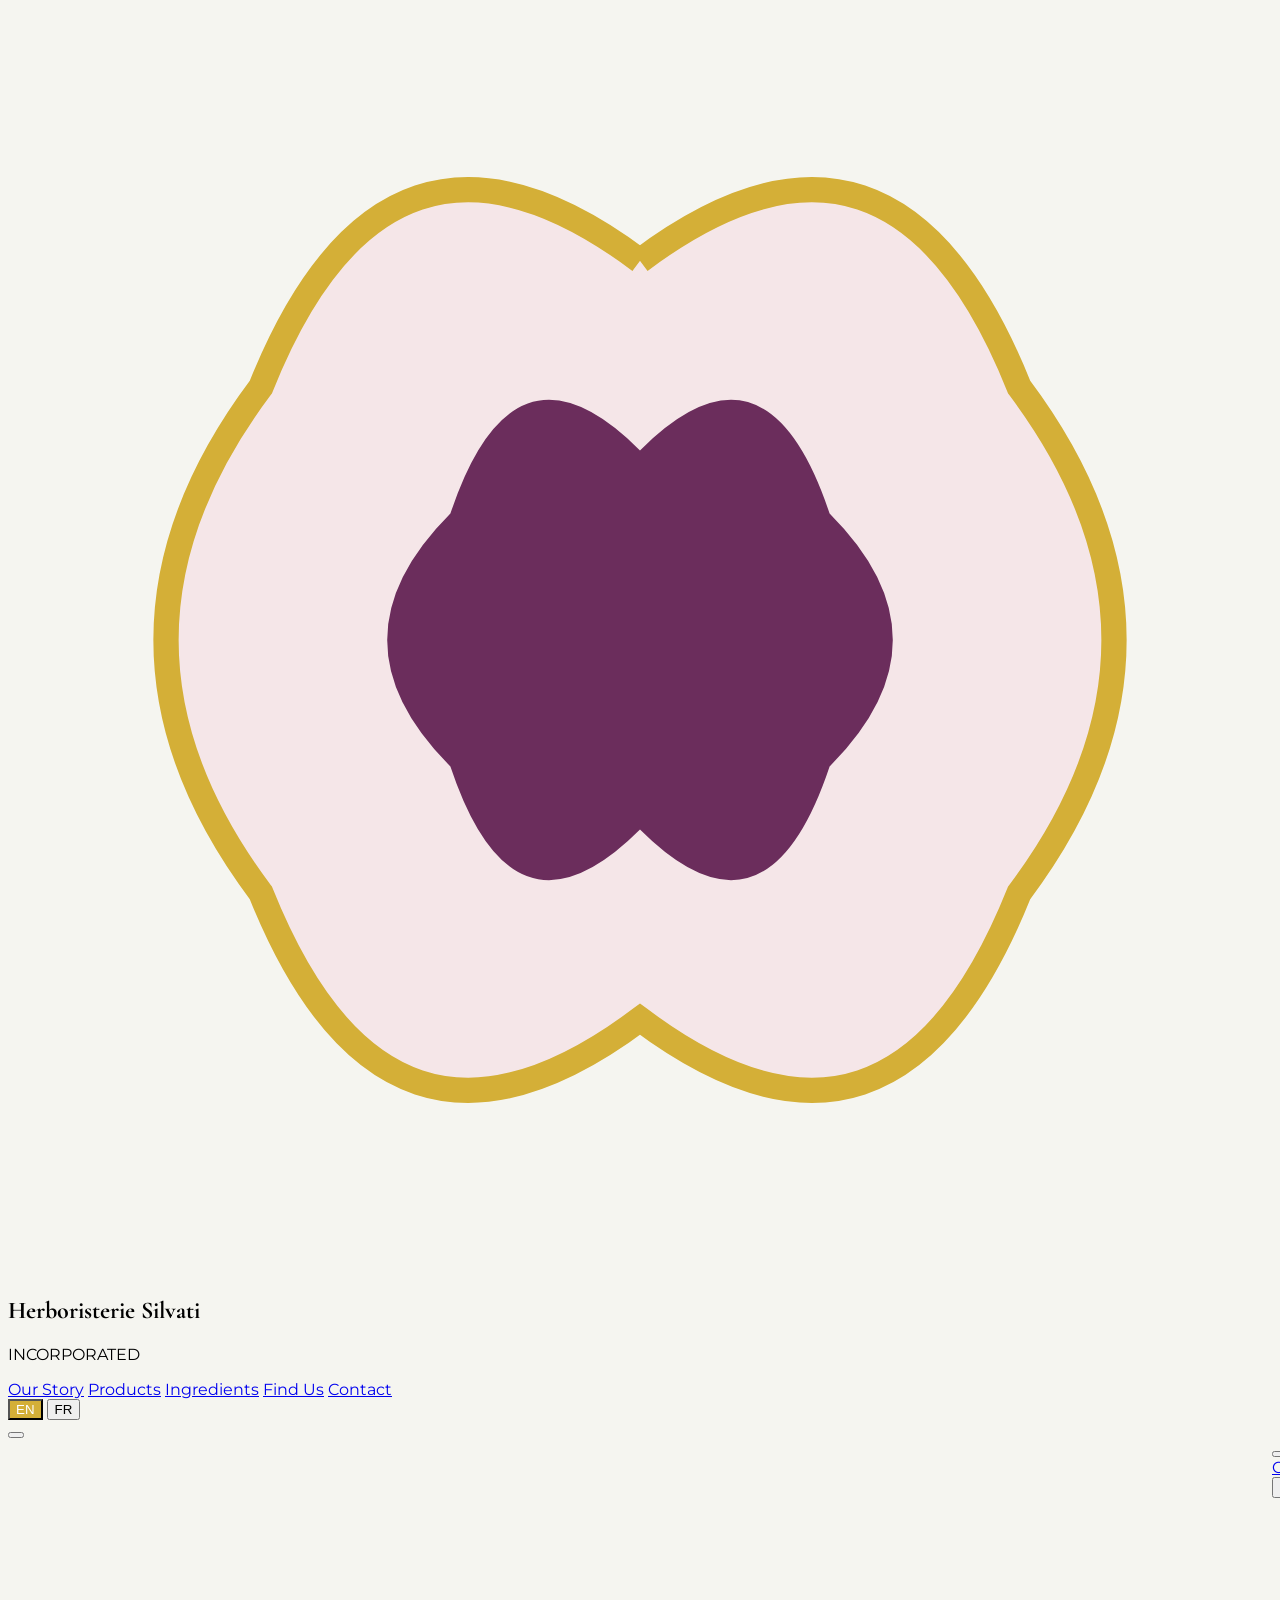
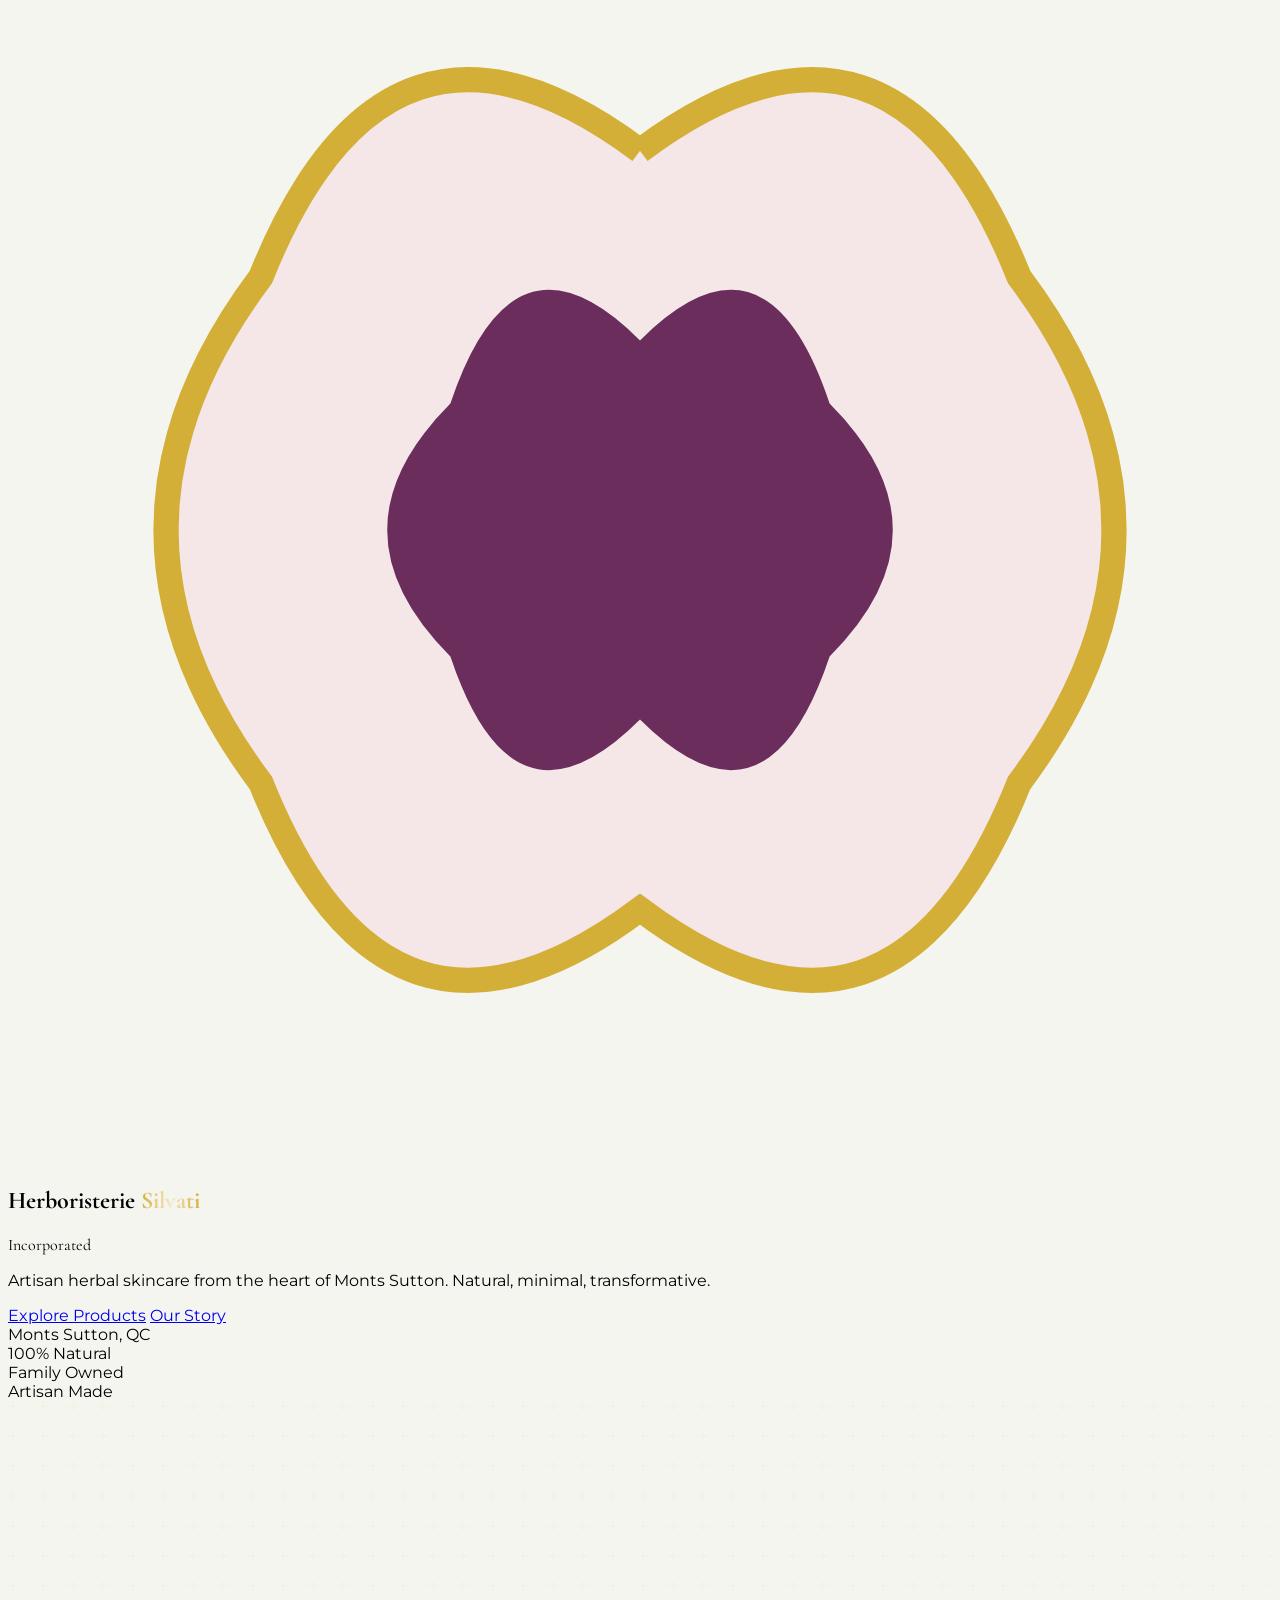
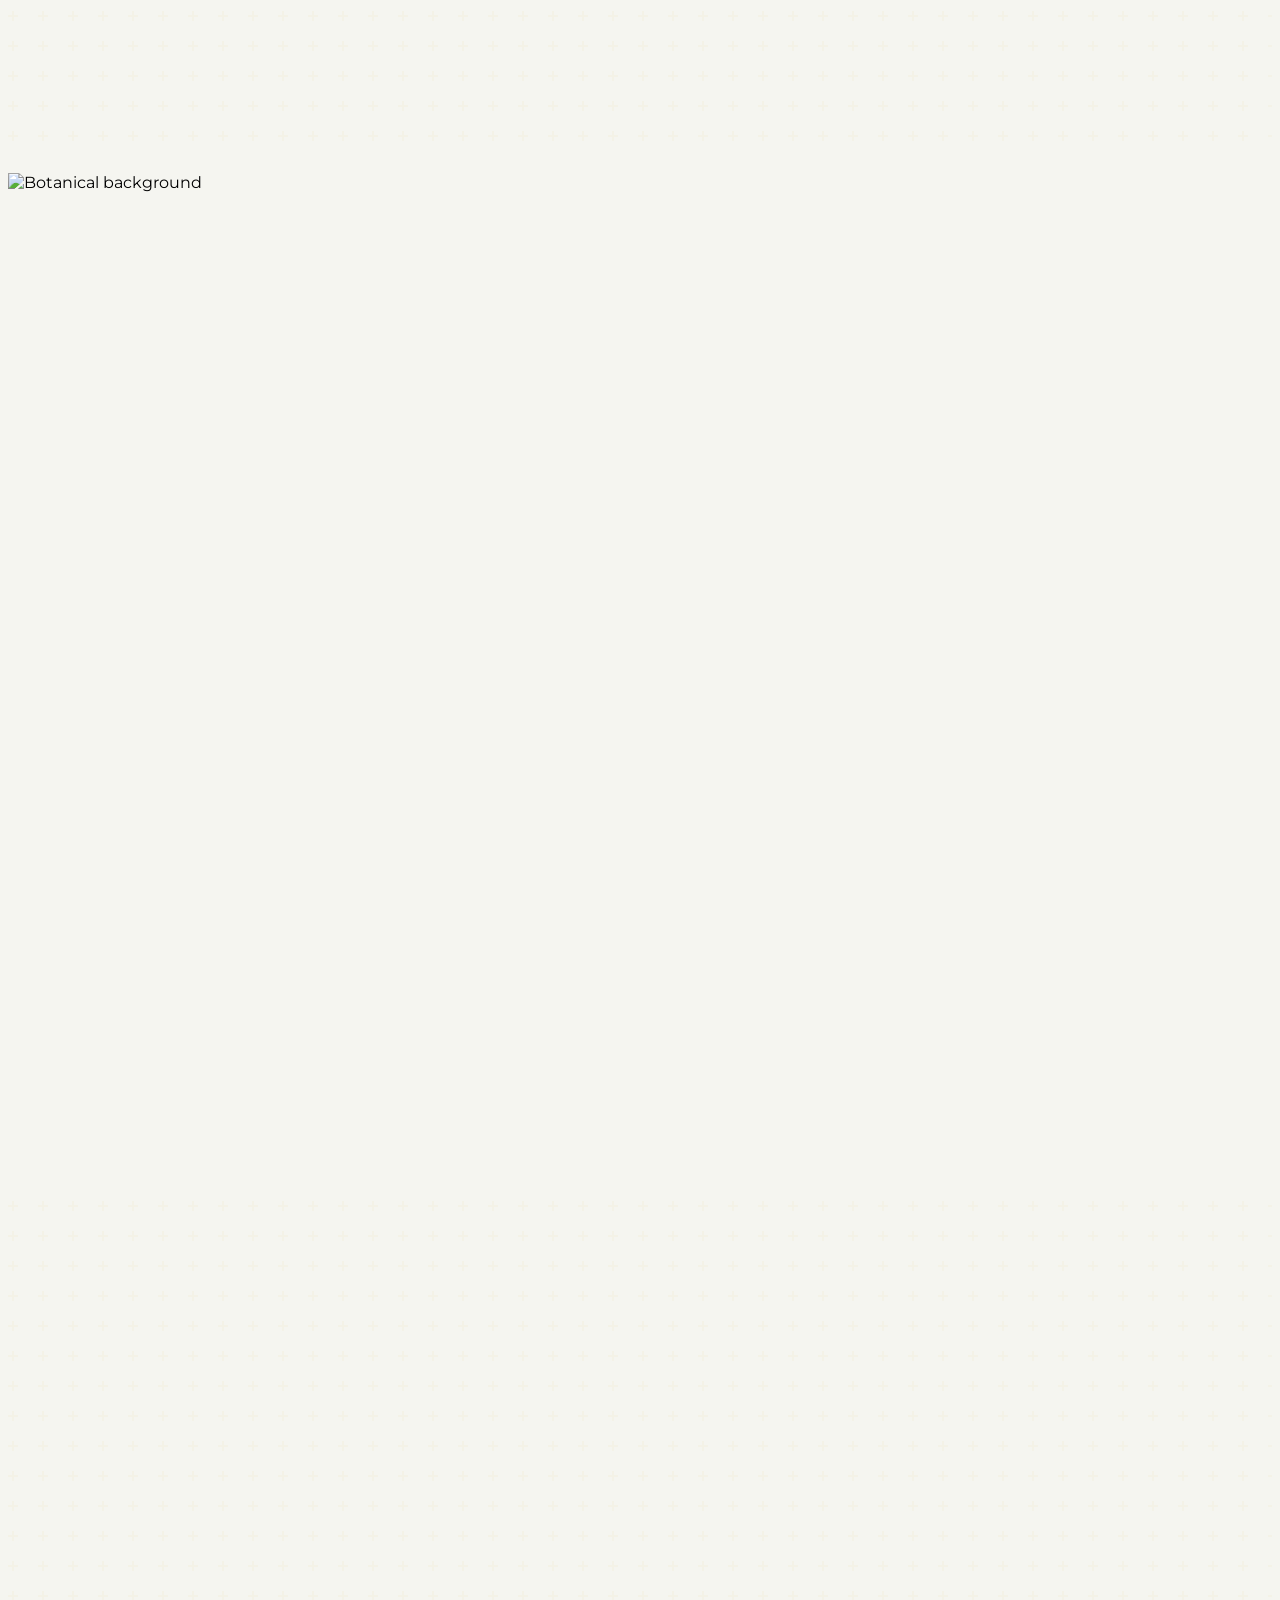
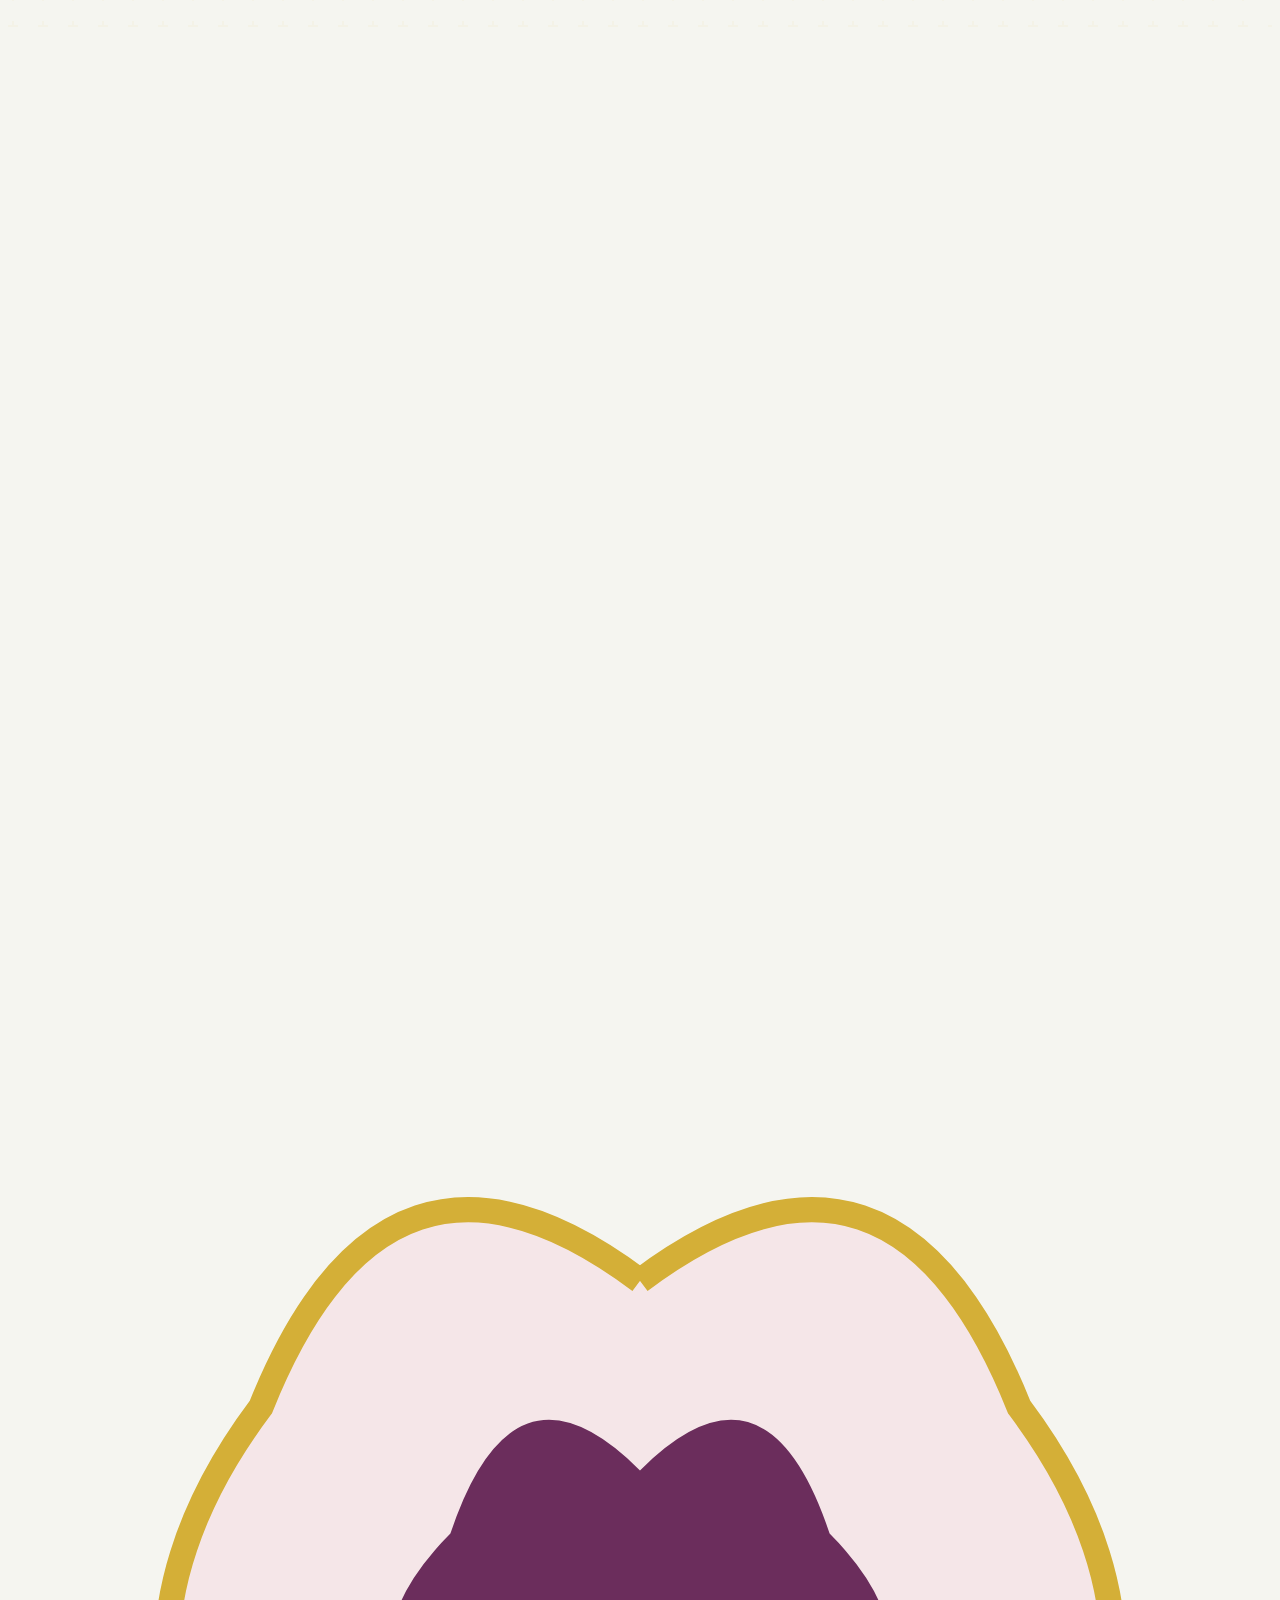
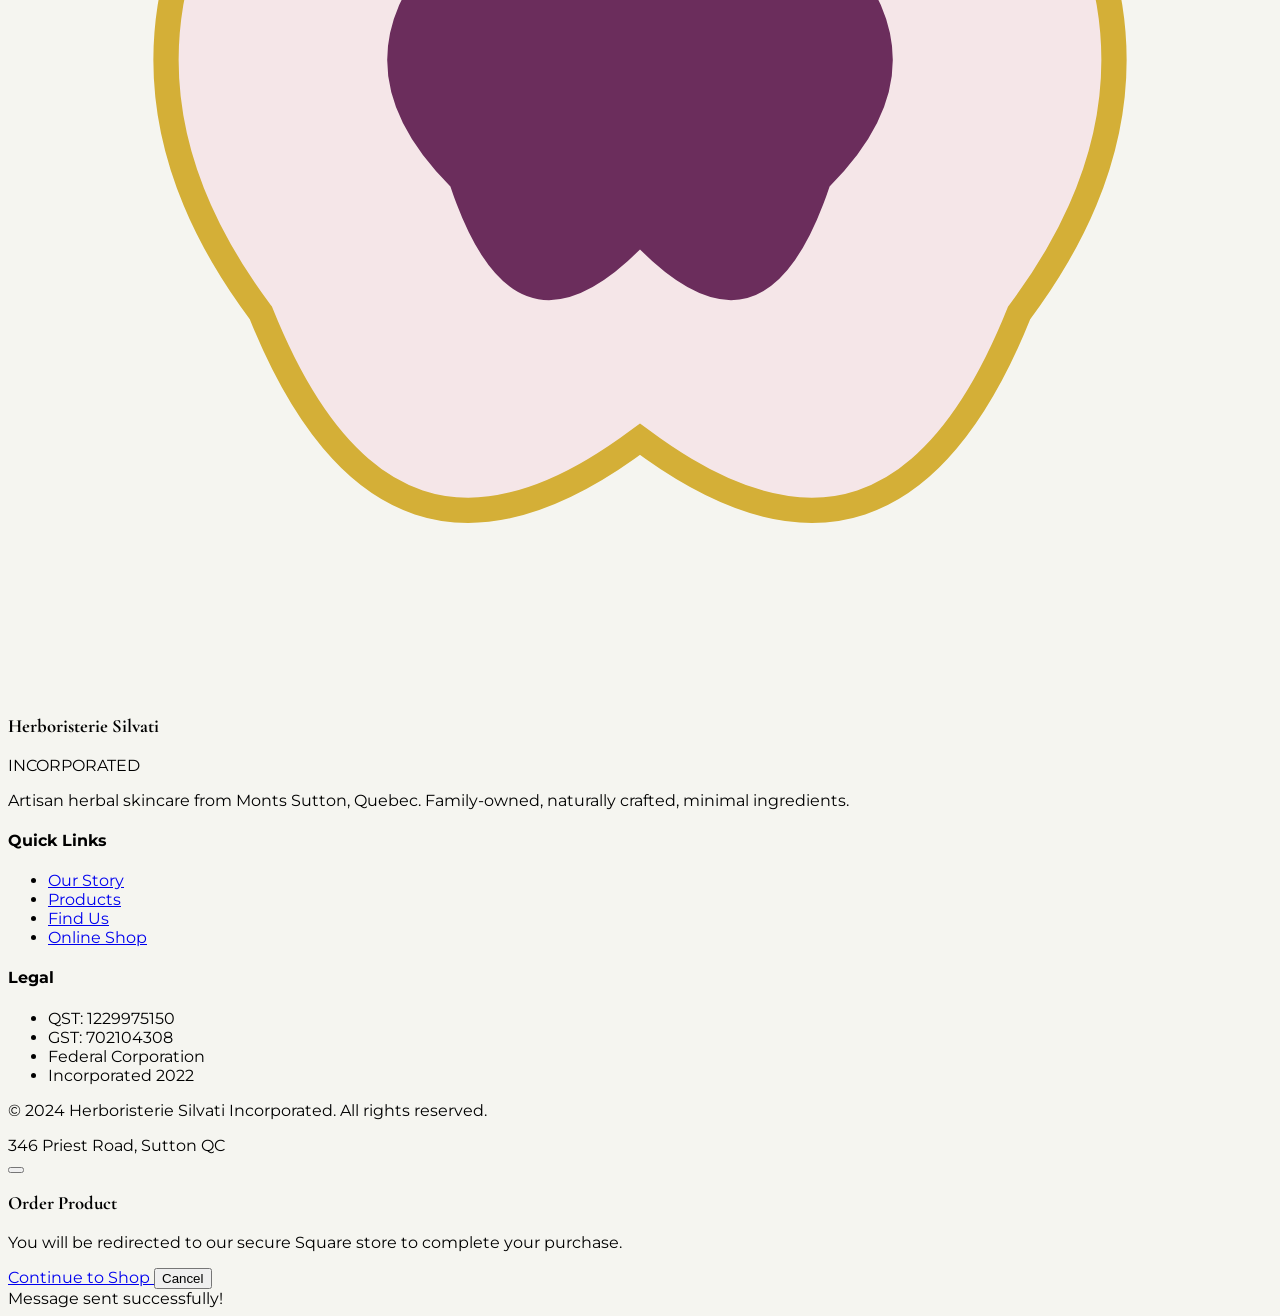
==== commit dc15e5a7: "refactor: simplify project structure - single page with separate css/js" ====
--- a/index.html
+++ b/index.html
@@ -3,24 +3,15 @@
 <head>
     <meta charset="UTF-8">
     <meta name="viewport" content="width=device-width, initial-scale=1.0">
-    <title>Herboristerie Silvati | Artisan Herbal Skincare | Soins Herbales Artisans</title>
-    <meta name="description" content="Family-owned artisan herbal skincare from Monts Sutton, Quebec. Natural, minimal ingredient cosmetics handmade by the Lichtenauer Family.">
-    
-    <!-- Fonts -->
+    <title>Herboristerie Silvati | Artisan Herbal Skincare</title>
+    <meta name="description" content="Family-owned artisan herbal skincare from Monts Sutton, Quebec.">
     <link rel="preconnect" href="https://fonts.googleapis.com">
     <link rel="preconnect" href="https://fonts.gstatic.com" crossorigin>
     <link href="https://fonts.googleapis.com/css2?family=Cormorant+Garamond:ital,wght@0,400;0,600;1,400&family=Montserrat:wght@300;400;500;600&display=swap" rel="stylesheet">
-    
-    <!-- Tailwind CSS -->
     <script src="https://cdn.tailwindcss.com"></script>
-    
-    <!-- GSAP -->
     <script src="https://cdnjs.cloudflare.com/ajax/libs/gsap/3.12.2/gsap.min.js"></script>
     <script src="https://cdnjs.cloudflare.com/ajax/libs/gsap/3.12.2/ScrollTrigger.min.js"></script>
-    
-    <!-- Lucide Icons -->
     <script src="https://unpkg.com/lucide@latest"></script>
-    
     <script>
         tailwind.config = {
             theme: {
@@ -42,121 +33,13 @@
             }
         }
     </script>
-    
-    <style>
-        /* Custom Styles */
-        body {
-            font-family: 'Montserrat', sans-serif;
-            background-color: #F5F5F0;
-            overflow-x: hidden;
-        }
-        
-        .font-serif {
-            font-family: 'Cormorant Garamond', serif;
-        }
-        
-        /* Language Toggle Animation */
-        .lang-btn {
-            transition: all 0.3s ease;
-        }
-        .lang-btn.active {
-            background-color: #D4AF37;
-            color: white;
-        }
-        
-        /* Hero Parallax */
-        .hero-bg {
-            background-image: linear-gradient(rgba(0,0,0,0.3), rgba(0,0,0,0.4)), url('https://images.unsplash.com/photo-1506905925346-21bda4d32df4?w=1920&q=80');
-            background-size: cover;
-            background-position: center;
-            background-attachment: fixed;
-        }
-        
-        /* Gold Shimmer Effect */
-        @keyframes shimmer {
-            0% { background-position: -200% center; }
-            100% { background-position: 200% center; }
-        }
-        
-        .gold-text {
-            background: linear-gradient(90deg, #D4AF37 0%, #F4E8C1 25%, #D4AF37 50%, #F4E8C1 75%, #D4AF37 100%);
-            background-size: 200% auto;
-            -webkit-background-clip: text;
-            -webkit-text-fill-color: transparent;
-            background-clip: text;
-            animation: shimmer 3s linear infinite;
-        }
-        
-        /* Product Card Hover */
-        .product-card {
-            transition: transform 0.4s ease, box-shadow 0.4s ease;
-        }
-        .product-card:hover {
-            transform: translateY(-10px);
-            box-shadow: 0 20px 40px rgba(212, 175, 55, 0.15);
-        }
-        
-        /* Botanical Pattern */
-        .botanical-pattern {
-            background-image: url("data:image/svg+xml,%3Csvg width='60' height='60' viewBox='0 0 60 60' xmlns='http://www.w3.org/2000/svg'%3E%3Cg fill='none' fill-rule='evenodd'%3E%3Cg fill='%23D4AF37' fill-opacity='0.05'%3E%3Cpath d='M36 34v-4h-2v4h-4v2h4v4h2v-4h4v-2h-4zm0-30V0h-2v4h-4v2h4v4h2V6h4V4h-4zM6 34v-4H4v4H0v2h4v4h2v-4h4v-2H6zM6 4V0H4v4H0v2h4v4h2V6h4V4H6z'/%3E%3C/g%3E%3C/g%3E%3C/svg%3E");
-        }
-        
-        /* Smooth Scroll */
-        html {
-            scroll-behavior: smooth;
-        }
-        
-        /* Navigation Blur */
-        .nav-blur {
-            backdrop-filter: blur(10px);
-            background-color: rgba(255, 255, 255, 0.9);
-        }
-        
-        /* Custom Scrollbar */
-        ::-webkit-scrollbar {
-            width: 8px;
-        }
-        ::-webkit-scrollbar-track {
-            background: #F5F5F0;
-        }
-        ::-webkit-scrollbar-thumb {
-            background: #D4AF37;
-            border-radius: 4px;
-        }
-        
-        /* Ingredient Tag */
-        .ingredient-tag {
-            transition: all 0.3s ease;
-        }
-        .ingredient-tag:hover {
-            background-color: #D4AF37;
-            color: white;
-            transform: scale(1.05);
-        }
-        
-        /* Loading Animation */
-        .fade-in-up {
-            opacity: 0;
-            transform: translateY(30px);
-        }
-        
-        /* Mobile Menu */
-        .mobile-menu {
-            transform: translateX(100%);
-            transition: transform 0.3s ease;
-        }
-        .mobile-menu.open {
-            transform: translateX(0);
-        }
-    </style>
+    <link rel="stylesheet" href="css/style.css">
 </head>
 <body class="text-silvati-dark">
 
-    <!-- Navigation -->
     <nav id="navbar" class="fixed w-full z-50 transition-all duration-300 bg-transparent py-4">
         <div class="max-w-7xl mx-auto px-4 sm:px-6 lg:px-8">
             <div class="flex justify-between items-center">
-                <!-- Logo -->
                 <div class="flex items-center space-x-3">
                     <div class="w-12 h-12 relative">
                         <svg viewBox="0 0 100 100" class="w-full h-full drop-shadow-lg">
@@ -170,22 +53,18 @@
                     </div>
                 </div>
 
-                <!-- Desktop Navigation -->
                 <div class="hidden md:flex items-center space-x-8">
                     <a href="#about" class="nav-link text-white hover:text-silvati-gold transition-colors duration-300 text-sm tracking-wide font-medium" data-en="Our Story" data-fr="Notre Histoire">Our Story</a>
                     <a href="#products" class="nav-link text-white hover:text-silvati-gold transition-colors duration-300 text-sm tracking-wide font-medium" data-en="Products" data-fr="Produits">Products</a>
                     <a href="#ingredients" class="nav-link text-white hover:text-silvati-gold transition-colors duration-300 text-sm tracking-wide font-medium" data-en="Ingredients" data-fr="Ingrédients">Ingredients</a>
                     <a href="#market" class="nav-link text-white hover:text-silvati-gold transition-colors duration-300 text-sm tracking-wide font-medium" data-en="Find Us" data-fr="Nous Trouver">Find Us</a>
                     <a href="#contact" class="nav-link text-white hover:text-silvati-gold transition-colors duration-300 text-sm tracking-wide font-medium" data-en="Contact" data-fr="Contact">Contact</a>
-                    
-                    <!-- Language Toggle -->
                     <div class="flex items-center bg-white/10 rounded-full p-1 backdrop-blur-sm border border-white/20">
                         <button onclick="setLanguage('en')" id="btn-en" class="lang-btn active px-3 py-1 rounded-full text-xs font-semibold text-white">EN</button>
                         <button onclick="setLanguage('fr')" id="btn-fr" class="lang-btn px-3 py-1 rounded-full text-xs font-semibold text-white">FR</button>
                     </div>
                 </div>
 
-                <!-- Mobile Menu Button -->
                 <button onclick="toggleMobileMenu()" class="md:hidden text-white nav-text">
                     <i data-lucide="menu" class="w-6 h-6"></i>
                 </button>
@@ -193,7 +72,6 @@
         </div>
     </nav>
 
-    <!-- Mobile Menu -->
     <div id="mobile-menu" class="mobile-menu fixed inset-y-0 right-0 w-64 bg-white z-50 shadow-2xl p-6 md:hidden">
         <button onclick="toggleMobileMenu()" class="absolute top-4 right-4 text-silvati-dark">
             <i data-lucide="x" class="w-6 h-6"></i>
@@ -211,10 +89,8 @@
         </div>
     </div>
 
-    <!-- Hero Section -->
     <section class="hero-bg h-screen flex items-center justify-center relative overflow-hidden">
         <div class="absolute inset-0 bg-gradient-to-b from-transparent via-transparent to-silvati-stone"></div>
-        
         <div class="relative z-10 text-center px-4 max-w-4xl mx-auto">
             <div class="mb-6 inline-block">
                 <svg viewBox="0 0 100 100" class="w-24 h-24 mx-auto drop-shadow-2xl hero-logo opacity-0">
@@ -222,41 +98,29 @@
                     <path d="M50 35 Q40 25 35 40 Q25 50 35 60 Q40 75 50 65 Q60 75 65 60 Q75 50 65 40 Q60 25 50 35" fill="#6B2D5C"/>
                 </svg>
             </div>
-            
             <h1 class="font-serif text-5xl md:text-7xl text-white mb-4 hero-title opacity-0 leading-tight">
                 <span class="block" data-en="Herboristerie" data-fr="Herboristerie">Herboristerie</span>
                 <span class="gold-text block mt-2" data-en="Silvati" data-fr="Silvati">Silvati</span>
             </h1>
-            
             <p class="text-xl md:text-2xl text-white/90 font-light mb-2 hero-subtitle opacity-0 font-serif italic" data-en="Incorporated" data-fr="Incorporée">Incorporated</p>
-            
             <div class="w-24 h-0.5 bg-silvati-gold mx-auto my-6 hero-line opacity-0"></div>
-            
             <p class="text-lg md:text-xl text-white/90 mb-8 max-w-2xl mx-auto hero-desc opacity-0 font-light leading-relaxed" 
                data-en="Artisan herbal skincare from the heart of Monts Sutton. Natural, minimal, transformative." 
                data-fr="Soins herbales artisans au cœur des Monts Sutton. Naturels, minimaux, transformateurs.">
                 Artisan herbal skincare from the heart of Monts Sutton. Natural, minimal, transformative.
             </p>
-            
             <div class="flex flex-col sm:flex-row gap-4 justify-center hero-cta opacity-0">
                 <a href="#products" class="px-8 py-4 bg-silvati-gold text-white rounded-full font-semibold tracking-wide hover:bg-silvati-gold/90 transition-all duration-300 shadow-lg hover:shadow-xl transform hover:-translate-y-1" 
-                   data-en="Explore Products" data-fr="Découvrir les Produits">
-                    Explore Products
-                </a>
+                   data-en="Explore Products" data-fr="Découvrir les Produits">Explore Products</a>
                 <a href="#about" class="px-8 py-4 border-2 border-white text-white rounded-full font-semibold tracking-wide hover:bg-white hover:text-silvati-dark transition-all duration-300" 
-                   data-en="Our Story" data-fr="Notre Histoire">
-                    Our Story
-                </a>
-            </div>
-        </div>
-
-        <!-- Scroll Indicator -->
+                   data-en="Our Story" data-fr="Notre Histoire">Our Story</a>
+            </div>
+        </div>
         <div class="absolute bottom-8 left-1/2 transform -translate-x-1/2 animate-bounce">
             <i data-lucide="chevron-down" class="w-6 h-6 text-white/70"></i>
         </div>
     </section>
 
-    <!-- Trust Bar -->
     <section class="bg-white py-6 border-b border-silvati-gold/10">
         <div class="max-w-7xl mx-auto px-4 sm:px-6 lg:px-8">
             <div class="flex flex-wrap justify-center gap-8 md:gap-16 text-center">
@@ -280,29 +144,15 @@
         </div>
     </section>
 
-    <!-- About Section -->
     <section id="about" class="py-20 md:py-32 botanical-pattern relative">
         <div class="max-w-7xl mx-auto px-4 sm:px-6 lg:px-8">
             <div class="grid md:grid-cols-2 gap-12 items-center">
                 <div class="fade-in-up">
-                    <div class="inline-block px-4 py-2 bg-silvati-gold/10 rounded-full text-silvati-gold text-sm font-semibold tracking-wider mb-4" 
-                         data-en="OUR STORY" data-fr="NOTRE HISTOIRE">OUR STORY</div>
-                    <h2 class="font-serif text-4xl md:text-5xl text-silvati-dark mb-6 leading-tight" 
-                        data-en="Born from Necessity, Crafted with Love" 
-                        data-fr="Née de la Nécessité, Faite avec Amour">
-                        Born from Necessity, Crafted with Love
-                    </h2>
+                    <div class="inline-block px-4 py-2 bg-silvati-gold/10 rounded-full text-silvati-gold text-sm font-semibold tracking-wider mb-4" data-en="OUR STORY" data-fr="NOTRE HISTOIRE">OUR STORY</div>
+                    <h2 class="font-serif text-4xl md:text-5xl text-silvati-dark mb-6 leading-tight" data-en="Born from Necessity, Crafted with Love" data-fr="Née de la Nécessité, Faite avec Amour">Born from Necessity, Crafted with Love</h2>
                     <div class="w-16 h-1 bg-silvati-gold mb-6"></div>
-                    <p class="text-silvati-dark/70 text-lg leading-relaxed mb-6" 
-                       data-en="Confronted with persistent skin issues, the Lichtenauer family decided to take matters into their own hands. We began crafting our own skincare products using only the finest natural ingredients, sourced with the highest standards." 
-                       data-fr="Confrontés à des problèmes de peau persistants, la famille Lichtenauer a décidé de prendre les choses en main. Nous avons commencé à créer nos propres produits de soins en utilisant uniquement les meilleurs ingrédients naturels, sourcés selon les plus hauts standards.">
-                        Confronted with persistent skin issues, the Lichtenauer family decided to take matters into their own hands. We began crafting our own skincare products using only the finest natural ingredients, sourced with the highest standards.
-                    </p>
-                    <p class="text-silvati-dark/70 text-lg leading-relaxed mb-6" 
-                       data-en="The results exceeded our expectations. Today, we are proud to share our experience with you, continuously improving our offerings through your valuable feedback." 
-                       data-fr="Les résultats ont dépassé nos attentes. Aujourd'hui, nous sommes fiers de partager cette expérience avec vous, améliorant continuellement nos offres grâce à vos précieux retours.">
-                        The results exceeded our expectations. Today, we are proud to share our experience with you, continuously improving our offerings through your valuable feedback.
-                    </p>
+                    <p class="text-silvati-dark/70 text-lg leading-relaxed mb-6" data-en="Confronted with persistent skin issues, the Lichtenauer family decided to take matters into their own hands. We began crafting our own skincare products using only the finest natural ingredients, sourced with the highest standards." data-fr="Confrontés à des problèmes de peau persistants, la famille Lichtenauer a décidé de prendre les choses en main.">Confronted with persistent skin issues, the Lichtenauer family decided to take matters into their own hands. We began crafting our own skincare products using only the finest natural ingredients, sourced with the highest standards.</p>
+                    <p class="text-silvati-dark/70 text-lg leading-relaxed mb-6" data-en="The results exceeded our expectations. Today, we are proud to share our experience with you, continuously improving our offerings through your valuable feedback." data-fr="Les résultats ont dépassé nos attentes.">The results exceeded our expectations. Today, we are proud to share our experience with you, continuously improving our offerings through your valuable feedback.</p>
                     <div class="flex items-center space-x-4 mt-8">
                         <div class="w-16 h-16 rounded-full bg-silvati-gold/10 flex items-center justify-center">
                             <i data-lucide="mountain" class="w-8 h-8 text-silvati-gold"></i>
@@ -315,16 +165,10 @@
                 </div>
                 <div class="relative fade-in-up">
                     <div class="aspect-[4/5] rounded-2xl overflow-hidden shadow-2xl">
-                        <img src="https://images.unsplash.com/photo-1556228578-0d85b1a4d571?w=800&q=80" 
-                             alt="Artisan herbal preparation" 
-                             class="w-full h-full object-cover hover:scale-105 transition-transform duration-700">
+                        <img src="https://images.unsplash.com/photo-1556228578-0d85b1a4d571?w=800&q=80" alt="Artisan herbal preparation" class="w-full h-full object-cover hover:scale-105 transition-transform duration-700">
                     </div>
                     <div class="absolute -bottom-6 -left-6 bg-white p-6 rounded-xl shadow-xl max-w-xs">
-                        <p class="font-serif text-lg text-silvati-dark italic" 
-                           data-en="'We choose our suppliers carefully and apply high criteria for every ingredient.'" 
-                           data-fr="'Nous choisissons soigneusement nos fournisseurs et appliquons des critères élevés pour chaque ingrédient.'">
-                            "We choose our suppliers carefully and apply high criteria for every ingredient."
-                        </p>
+                        <p class="font-serif text-lg text-silvati-dark italic" data-en="'We choose our suppliers carefully and apply high criteria for every ingredient.'" data-fr="'Nous choisissons soigneusement nos fournisseurs.'">"We choose our suppliers carefully and apply high criteria for every ingredient."</p>
                         <p class="text-sm text-silvati-gold mt-2 font-semibold">— Family Lichtenauer</p>
                     </div>
                 </div>
@@ -332,95 +176,58 @@
         </div>
     </section>
 
-    <!-- Philosophy Section -->
     <section class="py-20 bg-silvati-dark text-white relative overflow-hidden">
         <div class="absolute inset-0 opacity-10">
-            <img src="https://images.unsplash.com/photo-1518531933037-91b2f5f229cc?w=1920&q=80" 
-                 alt="Botanical background" 
-                 class="w-full h-full object-cover">
+            <img src="https://images.unsplash.com/photo-1518531933037-91b2f5f229cc?w=1920&q=80" alt="Botanical background" class="w-full h-full object-cover">
         </div>
         <div class="max-w-7xl mx-auto px-4 sm:px-6 lg:px-8 relative z-10">
             <div class="text-center mb-16 fade-in-up">
-                <h2 class="font-serif text-4xl md:text-5xl mb-4" 
-                    data-en="Our Philosophy" data-fr="Notre Philosophie">Our Philosophy</h2>
+                <h2 class="font-serif text-4xl md:text-5xl mb-4" data-en="Our Philosophy" data-fr="Notre Philosophie">Our Philosophy</h2>
                 <div class="w-24 h-0.5 bg-silvati-gold mx-auto"></div>
             </div>
-            
             <div class="grid md:grid-cols-3 gap-8">
                 <div class="text-center p-8 rounded-2xl bg-white/5 backdrop-blur-sm border border-white/10 hover:bg-white/10 transition-all duration-300 fade-in-up">
                     <div class="w-16 h-16 mx-auto mb-6 rounded-full bg-silvati-gold/20 flex items-center justify-center">
                         <i data-lucide="sprout" class="w-8 h-8 text-silvati-gold"></i>
                     </div>
                     <h3 class="font-serif text-2xl mb-4" data-en="100% Natural" data-fr="100% Naturel">100% Natural</h3>
-                    <p class="text-white/70 leading-relaxed" 
-                       data-en="No artificial or synthetic components. Only pure, carefully selected botanical ingredients." 
-                       data-fr="Aucun composant artificiel ou synthétique. Uniquement des ingrédients botaniques purs et soigneusement sélectionnés.">
-                        No artificial or synthetic components. Only pure, carefully selected botanical ingredients.
-                    </p>
-                </div>
-                
+                    <p class="text-white/70 leading-relaxed" data-en="No artificial or synthetic components. Only pure, carefully selected botanical ingredients." data-fr="Aucun composant artificiel ou synthétique.">No artificial or synthetic components. Only pure, carefully selected botanical ingredients.</p>
+                </div>
                 <div class="text-center p-8 rounded-2xl bg-white/5 backdrop-blur-sm border border-white/10 hover:bg-white/10 transition-all duration-300 fade-in-up">
                     <div class="w-16 h-16 mx-auto mb-6 rounded-full bg-silvati-gold/20 flex items-center justify-center">
                         <i data-lucide="minimize-2" class="w-8 h-8 text-silvati-gold"></i>
                     </div>
                     <h3 class="font-serif text-2xl mb-4" data-en="Minimal Processing" data-fr="Transformation Minimale">Minimal Processing</h3>
-                    <p class="text-white/70 leading-relaxed" 
-                       data-en="We believe in preserving the integrity of our ingredients through the least necessary transformation." 
-                       data-fr="Nous croyons en la préservation de l'intégrité de nos ingrédients grâce à la transformation la moins nécessaire.">
-                        We believe in preserving the integrity of our ingredients through the least necessary transformation.
-                    </p>
-                </div>
-                
+                    <p class="text-white/70 leading-relaxed" data-en="We believe in preserving the integrity of our ingredients through the least necessary transformation." data-fr="Nous croyons en la préservation de l'intégrité de nos ingrédients.">We believe in preserving the integrity of our ingredients through the least necessary transformation.</p>
+                </div>
                 <div class="text-center p-8 rounded-2xl bg-white/5 backdrop-blur-sm border border-white/10 hover:bg-white/10 transition-all duration-300 fade-in-up">
                     <div class="w-16 h-16 mx-auto mb-6 rounded-full bg-silvati-gold/20 flex items-center justify-center">
                         <i data-lucide="hand-heart" class="w-8 h-8 text-silvati-gold"></i>
                     </div>
                     <h3 class="font-serif text-2xl mb-4" data-en="Artisan Crafted" data-fr="Artisanal">Artisan Crafted</h3>
-                    <p class="text-white/70 leading-relaxed" 
-                       data-en="Every product is handmade in small batches at our home in Monts Sutton with personal attention to detail." 
-                       data-fr="Chaque produit est fait main en petits lots chez nous à Monts Sutton avec une attention personnelle aux détails.">
-                        Every product is handmade in small batches at our home in Monts Sutton with personal attention to detail.
-                    </p>
-                </div>
-            </div>
-        </div>
-    </section>
-
-    <!-- Products Section -->
+                    <p class="text-white/70 leading-relaxed" data-en="Every product is handmade in small batches at our home in Monts Sutton with personal attention to detail." data-fr="Chaque produit est fait main en petits lots.">Every product is handmade in small batches at our home in Monts Sutton with personal attention to detail.</p>
+                </div>
+            </div>
+        </div>
+    </section>
+
     <section id="products" class="py-20 md:py-32 bg-white">
         <div class="max-w-7xl mx-auto px-4 sm:px-6 lg:px-8">
             <div class="text-center mb-16 fade-in-up">
-                <div class="inline-block px-4 py-2 bg-silvati-gold/10 rounded-full text-silvati-gold text-sm font-semibold tracking-wider mb-4" 
-                     data-en="OUR COLLECTION" data-fr="NOTRE COLLECTION">OUR COLLECTION</div>
-                <h2 class="font-serif text-4xl md:text-5xl text-silvati-dark mb-4" 
-                    data-en="Featured Products" data-fr="Produits en Vedette">Featured Products</h2>
-                <p class="text-silvati-dark/60 max-w-2xl mx-auto text-lg" 
-                   data-en="Discover our range of natural herbal skincare, crafted with care in the Eastern Townships." 
-                   data-fr="Découvrez notre gamme de soins herbales naturels, fabriqués avec soin dans les Cantons-de-l'Est.">
-                    Discover our range of natural herbal skincare, crafted with care in the Eastern Townships.
-                </p>
-            </div>
-
+                <div class="inline-block px-4 py-2 bg-silvati-gold/10 rounded-full text-silvati-gold text-sm font-semibold tracking-wider mb-4" data-en="OUR COLLECTION" data-fr="NOTRE COLLECTION">OUR COLLECTION</div>
+                <h2 class="font-serif text-4xl md:text-5xl text-silvati-dark mb-4" data-en="Featured Products" data-fr="Produits en Vedette">Featured Products</h2>
+                <p class="text-silvati-dark/60 max-w-2xl mx-auto text-lg" data-en="Discover our range of natural herbal skincare, crafted with care in the Eastern Townships." data-fr="Découvrez notre gamme de soins herbales naturels.">Discover our range of natural herbal skincare, crafted with care in the Eastern Townships.</p>
+            </div>
             <div class="grid md:grid-cols-2 lg:grid-cols-3 gap-8">
-                <!-- Product 1 -->
                 <div class="product-card bg-silvati-stone rounded-2xl overflow-hidden fade-in-up group">
                     <div class="aspect-square overflow-hidden bg-gradient-to-br from-silvati-gold/20 to-silvati-pink/30 relative">
-                        <img src="https://images.unsplash.com/photo-1608248597279-f99d160bfcbc?w=600&q=80" 
-                             alt="Rosehip & Apricot Facial Care" 
-                             class="w-full h-full object-cover group-hover:scale-110 transition-transform duration-500">
-                        <div class="absolute top-4 right-4 bg-silvati-gold text-white px-3 py-1 rounded-full text-xs font-semibold">
-                            Bestseller
-                        </div>
+                        <img src="https://images.unsplash.com/photo-1608248597279-f99d160bfcbc?w=600&q=80" alt="Rosehip & Apricot Facial Care" class="w-full h-full object-cover group-hover:scale-110 transition-transform duration-500">
+                        <div class="absolute top-4 right-4 bg-silvati-gold text-white px-3 py-1 rounded-full text-xs font-semibold">Bestseller</div>
                     </div>
                     <div class="p-6">
                         <h3 class="font-serif text-2xl text-silvati-dark mb-2">Rosehip & Apricot</h3>
-                        <p class="text-silvati-gold text-sm font-semibold mb-3 uppercase tracking-wide" 
-                           data-en="Facial Anti-Age Care" data-fr="Soins Visage Anti-Âge">Facial Anti-Age Care</p>
-                        <p class="text-silvati-dark/60 text-sm mb-4 line-clamp-2" 
-                           data-en="Luxurious blend of rosehip and apricot kernel oil for mature skin. 30ml." 
-                           data-fr="Mélange luxueux d'églantier et d'huile de noyau d'abricot pour peau mature. 30ml.">
-                            Luxurious blend of rosehip and apricot kernel oil for mature skin. 30ml.
-                        </p>
+                        <p class="text-silvati-gold text-sm font-semibold mb-3 uppercase tracking-wide" data-en="Facial Anti-Age Care" data-fr="Soins Visage Anti-Âge">Facial Anti-Age Care</p>
+                        <p class="text-silvati-dark/60 text-sm mb-4 line-clamp-2" data-en="Luxurious blend of rosehip and apricot kernel oil for mature skin. 30ml." data-fr="Mélange luxueux d'églantier et d'huile de noyau d'abricot.">Luxurious blend of rosehip and apricot kernel oil for mature skin. 30ml.</p>
                         <div class="flex flex-wrap gap-2 mb-4">
                             <span class="ingredient-tag px-3 py-1 bg-white rounded-full text-xs text-silvati-dark/70 border border-silvati-gold/20 cursor-default">Prunus armeniaca</span>
                             <span class="ingredient-tag px-3 py-1 bg-white rounded-full text-xs text-silvati-dark/70 border border-silvati-gold/20 cursor-default">Cera alba</span>
@@ -432,23 +239,14 @@
                         </button>
                     </div>
                 </div>
-
-                <!-- Product 2 -->
                 <div class="product-card bg-silvati-stone rounded-2xl overflow-hidden fade-in-up group">
                     <div class="aspect-square overflow-hidden bg-gradient-to-br from-silvati-green/20 to-silvati-gold/10 relative">
-                        <img src="https://images.unsplash.com/photo-1607006344380-b6775a0824a7?w=600&q=80" 
-                             alt="Herbal Eye Care" 
-                             class="w-full h-full object-cover group-hover:scale-110 transition-transform duration-500">
+                        <img src="https://images.unsplash.com/photo-1607006344380-b6775a0824a7?w=600&q=80" alt="Herbal Eye Care" class="w-full h-full object-cover group-hover:scale-110 transition-transform duration-500">
                     </div>
                     <div class="p-6">
                         <h3 class="font-serif text-2xl text-silvati-dark mb-2">Botanical Eye</h3>
-                        <p class="text-silvati-gold text-sm font-semibold mb-3 uppercase tracking-wide" 
-                           data-en="Around-Eye Treatment" data-fr="Traitement Contour des Yeux">Around-Eye Treatment</p>
-                        <p class="text-silvati-dark/60 text-sm mb-4 line-clamp-2" 
-                           data-en="Gentle herbal formula to nourish the delicate eye area. Reduces appearance of fine lines." 
-                           data-fr="Formule herbales douce pour nourrir la zone délicate des yeux. Réduit l'apparence des ridules.">
-                            Gentle herbal formula to nourish the delicate eye area. Reduces appearance of fine lines.
-                        </p>
+                        <p class="text-silvati-gold text-sm font-semibold mb-3 uppercase tracking-wide" data-en="Around-Eye Treatment" data-fr="Traitement Contour des Yeux">Around-Eye Treatment</p>
+                        <p class="text-silvati-dark/60 text-sm mb-4 line-clamp-2" data-en="Gentle herbal formula to nourish the delicate eye area." data-fr="Formule herbales douce pour nourrir la zone délicate des yeux.">Gentle herbal formula to nourish the delicate eye area. Reduces appearance of fine lines.</p>
                         <div class="flex flex-wrap gap-2 mb-4">
                             <span class="ingredient-tag px-3 py-1 bg-white rounded-full text-xs text-silvati-dark/70 border border-silvati-gold/20 cursor-default">Chamomile</span>
                             <span class="ingredient-tag px-3 py-1 bg-white rounded-full text-xs text-silvati-dark/70 border border-silvati-gold/20 cursor-default">Green Tea</span>
@@ -459,23 +257,14 @@
                         </button>
                     </div>
                 </div>
-
-                <!-- Product 3 -->
                 <div class="product-card bg-silvati-stone rounded-2xl overflow-hidden fade-in-up group">
                     <div class="aspect-square overflow-hidden bg-gradient-to-br from-silvati-purple/20 to-silvati-pink/30 relative">
-                        <img src="https://images.unsplash.com/photo-1556228720-195a672e8a03?w=600&q=80" 
-                             alt="Herbal Body Care" 
-                             class="w-full h-full object-cover group-hover:scale-110 transition-transform duration-500">
+                        <img src="https://images.unsplash.com/photo-1556228720-195a672e8a03?w=600&q=80" alt="Herbal Body Care" class="w-full h-full object-cover group-hover:scale-110 transition-transform duration-500">
                     </div>
                     <div class="p-6">
                         <h3 class="font-serif text-2xl text-silvati-dark mb-2">Lavender & Shea</h3>
-                        <p class="text-silvati-gold text-sm font-semibold mb-3 uppercase tracking-wide" 
-                           data-en="Body Nourishment" data-fr="Nourrissant Corporel">Body Nourishment</p>
-                        <p class="text-silvati-dark/60 text-sm mb-4 line-clamp-2" 
-                           data-en="Rich body cream with butyrospermum parkii and lavender essential oil for silky skin." 
-                           data-fr="Crème corporelle riche avec du butyrospermum parkii et huile essentielle de lavande pour une peau soyeuse.">
-                            Rich body cream with butyrospermum parkii and lavender essential oil for silky skin.
-                        </p>
+                        <p class="text-silvati-gold text-sm font-semibold mb-3 uppercase tracking-wide" data-en="Body Nourishment" data-fr="Nourrissant Corporel">Body Nourishment</p>
+                        <p class="text-silvati-dark/60 text-sm mb-4 line-clamp-2" data-en="Rich body cream with shea butter and lavender essential oil." data-fr="Crème corporelle riche avec du beurre de karité et huile de lavande.">Rich body cream with butyrospermum parkii and lavender essential oil for silky skin.</p>
                         <div class="flex flex-wrap gap-2 mb-4">
                             <span class="ingredient-tag px-3 py-1 bg-white rounded-full text-xs text-silvati-dark/70 border border-silvati-gold/20 cursor-default">Shea Butter</span>
                             <span class="ingredient-tag px-3 py-1 bg-white rounded-full text-xs text-silvati-dark/70 border border-silvati-gold/20 cursor-default">Lavender</span>
@@ -487,22 +276,9 @@
                     </div>
                 </div>
             </div>
-
-            <div class="mt-12 text-center fade-in-up">
-                <p class="text-silvati-dark/60 mb-4" 
-                   data-en="Can't find what you're looking for? We create custom formulations." 
-                   data-fr="Vous ne trouvez pas ce que vous cherchez? Nous créons des formulations sur mesure.">
-                    Can't find what you're looking for? We create custom formulations.
-                </p>
-                <a href="#contact" class="inline-flex items-center text-silvati-gold font-semibold hover:underline">
-                    <span data-en="Contact us for custom orders" data-fr="Contactez-nous pour commandes personnalisées">Contact us for custom orders</span>
-                    <i data-lucide="chevron-right" class="w-4 h-4 ml-1"></i>
-                </a>
-            </div>
-        </div>
-    </section>
-
-    <!-- Ingredients Section -->
+        </div>
+    </section>
+
     <section id="ingredients" class="py-20 md:py-32 bg-silvati-stone botanical-pattern">
         <div class="max-w-7xl mx-auto px-4 sm:px-6 lg:px-8">
             <div class="grid md:grid-cols-2 gap-12 items-center">
@@ -526,22 +302,11 @@
                         </div>
                     </div>
                 </div>
-                
                 <div class="order-1 md:order-2 fade-in-up">
-                    <div class="inline-block px-4 py-2 bg-silvati-gold/10 rounded-full text-silvati-gold text-sm font-semibold tracking-wider mb-4" 
-                         data-en="OUR INGREDIENTS" data-fr="NOS INGRÉDIENTS">OUR INGREDIENTS</div>
-                    <h2 class="font-serif text-4xl md:text-5xl text-silvati-dark mb-6 leading-tight" 
-                        data-en="Nature's Finest, Selected with Care" 
-                        data-fr="Le Meilleur de la Nature, Sélectionné avec Soin">
-                        Nature's Finest, Selected with Care
-                    </h2>
+                    <div class="inline-block px-4 py-2 bg-silvati-gold/10 rounded-full text-silvati-gold text-sm font-semibold tracking-wider mb-4" data-en="OUR INGREDIENTS" data-fr="NOS INGRÉDIENTS">OUR INGREDIENTS</div>
+                    <h2 class="font-serif text-4xl md:text-5xl text-silvati-dark mb-6 leading-tight" data-en="Nature's Finest, Selected with Care" data-fr="Le Meilleur de la Nature, Sélectionné avec Soin">Nature's Finest, Selected with Care</h2>
                     <div class="w-16 h-1 bg-silvati-gold mb-6"></div>
-                    <p class="text-silvati-dark/70 text-lg leading-relaxed mb-6" 
-                       data-en="Every ingredient in our products is carefully chosen for its beneficial properties. We maintain strict standards for quality, sustainability, and efficacy." 
-                       data-fr="Chaque ingrédient dans nos produits est soigneusement choisi pour ses propriétés bénéfiques. Nous maintenons des standards stricts de qualité, durabilité et efficacité.">
-                        Every ingredient in our products is carefully chosen for its beneficial properties. We maintain strict standards for quality, sustainability, and efficacy.
-                    </p>
-                    
+                    <p class="text-silvati-dark/70 text-lg leading-relaxed mb-6" data-en="Every ingredient in our products is carefully chosen for its beneficial properties." data-fr="Chaque ingrédient dans nos produits est soigneusement choisi.">Every ingredient in our products is carefully chosen for its beneficial properties. We maintain strict standards for quality, sustainability, and efficacy.</p>
                     <div class="space-y-4">
                         <div class="flex items-start space-x-4 p-4 bg-white rounded-xl shadow-sm hover:shadow-md transition-shadow duration-300">
                             <div class="w-12 h-12 rounded-full bg-silvati-gold/10 flex items-center justify-center flex-shrink-0">
@@ -549,62 +314,49 @@
                             </div>
                             <div>
                                 <h4 class="font-semibold text-silvati-dark mb-1" data-en="Botanical Oils" data-fr="Huiles Botaniques">Botanical Oils</h4>
-                                <p class="text-sm text-silvati-dark/60" data-en="Cold-pressed rosehip, apricot kernel, and lavender oils rich in vitamins and antioxidants." data-fr="Huiles d'églantier, de noyau d'abricot et de lavande pressées à froid, riches en vitamines et antioxydants.">Cold-pressed rosehip, apricot kernel, and lavender oils rich in vitamins and antioxidants.</p>
-                            </div>
-                        </div>
-                        
+                                <p class="text-sm text-silvati-dark/60" data-en="Cold-pressed rosehip, apricot kernel, and lavender oils rich in vitamins and antioxidants." data-fr="Huiles pressées à froid, riches en vitamines.">Cold-pressed rosehip, apricot kernel, and lavender oils rich in vitamins and antioxidants.</p>
+                            </div>
+                        </div>
                         <div class="flex items-start space-x-4 p-4 bg-white rounded-xl shadow-sm hover:shadow-md transition-shadow duration-300">
                             <div class="w-12 h-12 rounded-full bg-silvati-gold/10 flex items-center justify-center flex-shrink-0">
                                 <i data-lucide="check-circle" class="w-6 h-6 text-silvati-gold"></i>
                             </div>
                             <div>
                                 <h4 class="font-semibold text-silvati-dark mb-1" data-en="Natural Waxes" data-fr="Cires Naturelles">Natural Waxes</h4>
-                                <p class="text-sm text-silvati-dark/60" data-en="Pure cera alba (beeswax) and plant-based alternatives for texture and protection." data-fr="Cera alba pure (cire d'abeille) et alternatives végétales pour la texture et la protection.">Pure cera alba (beeswax) and plant-based alternatives for texture and protection.</p>
-                            </div>
-                        </div>
-                        
+                                <p class="text-sm text-silvati-dark/60" data-en="Pure cera alba (beeswax) and plant-based alternatives for texture and protection." data-fr="Cera alba pure et alternatives végétales.">Pure cera alba (beeswax) and plant-based alternatives for texture and protection.</p>
+                            </div>
+                        </div>
                         <div class="flex items-start space-x-4 p-4 bg-white rounded-xl shadow-sm hover:shadow-md transition-shadow duration-300">
                             <div class="w-12 h-12 rounded-full bg-silvati-gold/10 flex items-center justify-center flex-shrink-0">
                                 <i data-lucide="check-circle" class="w-6 h-6 text-silvati-gold"></i>
                             </div>
                             <div>
                                 <h4 class="font-semibold text-silvati-dark mb-1" data-en="Butters & Extracts" data-fr="Beurres & Extraits">Butters & Extracts</h4>
-                                <p class="text-sm text-silvati-dark/60" data-en="Nutrient-rich butyrospermum parkii (shea butter) and concentrated herbal extracts." data-fr="Butyrospermum parkii riche en nutriments (beurre de karité) et extraits herbales concentrés.">Nutrient-rich butyrospermum parkii (shea butter) and concentrated herbal extracts.</p>
-                            </div>
-                        </div>
-                    </div>
-                </div>
-            </div>
-        </div>
-    </section>
-
-    <!-- Market Section -->
+                                <p class="text-sm text-silvati-dark/60" data-en="Nutrient-rich shea butter and concentrated herbal extracts." data-fr="Beurre de karité riche en nutriments et extraits.">Nutrient-rich butyrospermum parkii (shea butter) and concentrated herbal extracts.</p>
+                            </div>
+                        </div>
+                    </div>
+                </div>
+            </div>
+        </div>
+    </section>
+
     <section id="market" class="py-20 md:py-32 bg-white">
         <div class="max-w-7xl mx-auto px-4 sm:px-6 lg:px-8">
             <div class="text-center mb-16 fade-in-up">
-                <div class="inline-block px-4 py-2 bg-silvati-gold/10 rounded-full text-silvati-gold text-sm font-semibold tracking-wider mb-4" 
-                     data-en="FIND US" data-fr="NOUS TROUVER">FIND US</div>
-                <h2 class="font-serif text-4xl md:text-5xl text-silvati-dark mb-4" 
-                    data-en="Experience Silvati in Person" 
-                    data-fr="Découvrez Silvati en Personne">Experience Silvati in Person</h2>
-            </div>
-
+                <div class="inline-block px-4 py-2 bg-silvati-gold/10 rounded-full text-silvati-gold text-sm font-semibold tracking-wider mb-4" data-en="FIND US" data-fr="NOUS TROUVER">FIND US</div>
+                <h2 class="font-serif text-4xl md:text-5xl text-silvati-dark mb-4" data-en="Experience Silvati in Person" data-fr="Découvrez Silvati en Personne">Experience Silvati in Person</h2>
+            </div>
             <div class="grid md:grid-cols-2 gap-12">
-                <!-- Saturday Market -->
                 <div class="bg-silvati-stone rounded-2xl p-8 fade-in-up relative overflow-hidden">
                     <div class="absolute top-0 right-0 w-32 h-32 bg-silvati-gold/10 rounded-full -mr-16 -mt-16"></div>
                     <div class="relative z-10">
                         <div class="w-16 h-16 bg-silvati-gold rounded-2xl flex items-center justify-center mb-6">
                             <i data-lucide="store" class="w-8 h-8 text-white"></i>
                         </div>
-                        <h3 class="font-serif text-2xl text-silvati-dark mb-2" 
-                            data-en="Sutton Saturday Market" data-fr="Marché du Samedi de Sutton">Sutton Saturday Market</h3>
+                        <h3 class="font-serif text-2xl text-silvati-dark mb-2" data-en="Sutton Saturday Market" data-fr="Marché du Samedi de Sutton">Sutton Saturday Market</h3>
                         <p class="text-silvati-gold font-semibold mb-4" data-en="Summer Season" data-fr="Saison Estivale">Summer Season</p>
-                        <p class="text-silvati-dark/70 mb-6" 
-                           data-en="Join us every Saturday during summer months at the Sutton Saturday Market. Meet the Lichtenauer family, sample our products, and experience the vibrant local community." 
-                           data-fr="Rejoignez-nous chaque samedi pendant les mois d'été au Marché du Samedi de Sutton. Rencontrez la famille Lichtenauer, dégustez nos produits et découvrez la communauté locale dynamique.">
-                            Join us every Saturday during summer months at the Sutton Saturday Market. Meet the Lichtenauer family, sample our products, and experience the vibrant local community.
-                        </p>
+                        <p class="text-silvati-dark/70 mb-6" data-en="Join us every Saturday during summer months at the Sutton Saturday Market." data-fr="Rejoignez-nous chaque samedi pendant les mois d'été.">Join us every Saturday during summer months at the Sutton Saturday Market. Meet the Lichtenauer family, sample our products, and experience the vibrant local community.</p>
                         <div class="space-y-2 text-sm">
                             <div class="flex items-center text-silvati-dark/70">
                                 <i data-lucide="calendar" class="w-4 h-4 mr-2 text-silvati-gold"></i>
@@ -617,8 +369,6 @@
                         </div>
                     </div>
                 </div>
-
-                <!-- Online Shop -->
                 <div class="bg-silvati-dark rounded-2xl p-8 text-white fade-in-up relative overflow-hidden">
                     <div class="absolute top-0 right-0 w-32 h-32 bg-silvati-gold/20 rounded-full -mr-16 -mt-16"></div>
                     <div class="relative z-10">
@@ -627,11 +377,7 @@
                         </div>
                         <h3 class="font-serif text-2xl mb-2" data-en="Online Shop" data-fr="Boutique en Ligne">Online Shop</h3>
                         <p class="text-silvati-gold font-semibold mb-4" data-en="Available Year-Round" data-fr="Disponible Toute l'Année">Available Year-Round</p>
-                        <p class="text-white/70 mb-6" 
-                           data-en="Browse our complete collection online through our Square store. Secure payment and shipping across Canada." 
-                           data-fr="Parcourez notre collection complète en ligne via notre boutique Square. Paiement sécurisé et livraison partout au Canada.">
-                            Browse our complete collection online through our Square store. Secure payment and shipping across Canada.
-                        </p>
+                        <p class="text-white/70 mb-6" data-en="Browse our complete collection online through our Square store." data-fr="Parcourez notre collection complète en ligne.">Browse our complete collection online through our Square store. Secure payment and shipping across Canada.</p>
                         <a href="https://silvati.square.site" target="_blank" class="inline-flex items-center px-6 py-3 bg-silvati-gold text-white rounded-lg font-semibold hover:bg-silvati-gold/90 transition-all duration-300">
                             <span data-en="Visit Online Store" data-fr="Visiter la Boutique">Visit Online Store</span>
                             <i data-lucide="external-link" class="w-4 h-4 ml-2"></i>
@@ -639,12 +385,8 @@
                     </div>
                 </div>
             </div>
-
-            <!-- Location Map Visualization -->
             <div class="mt-12 rounded-2xl overflow-hidden shadow-xl h-64 md:h-96 relative fade-in-up">
-                <img src="https://images.unsplash.com/photo-1506905925346-21bda4d32df4?w=1200&q=80" 
-                     alt="Monts Sutton Landscape" 
-                     class="w-full h-full object-cover">
+                <img src="https://images.unsplash.com/photo-1506905925346-21bda4d32df4?w=1200&q=80" alt="Monts Sutton Landscape" class="w-full h-full object-cover">
                 <div class="absolute inset-0 bg-silvati-dark/40 flex items-center justify-center">
                     <div class="text-center text-white p-6 bg-silvati-dark/60 backdrop-blur-sm rounded-xl">
                         <i data-lucide="map-pin" class="w-8 h-8 mx-auto mb-2 text-silvati-gold"></i>
@@ -657,21 +399,13 @@
         </div>
     </section>
 
-    <!-- Contact Section -->
     <section id="contact" class="py-20 md:py-32 bg-silvati-stone">
         <div class="max-w-4xl mx-auto px-4 sm:px-6 lg:px-8">
             <div class="text-center mb-12 fade-in-up">
-                <div class="inline-block px-4 py-2 bg-silvati-gold/10 rounded-full text-silvati-gold text-sm font-semibold tracking-wider mb-4" 
-                     data-en="CONTACT" data-fr="CONTACT">CONTACT</div>
-                <h2 class="font-serif text-4xl md:text-5xl text-silvati-dark mb-4" 
-                    data-en="Get in Touch" data-fr="Contactez-Nous">Get in Touch</h2>
-                <p class="text-silvati-dark/60" 
-                   data-en="Questions about our products? Looking for a custom formulation? We'd love to hear from you." 
-                   data-fr="Des questions sur nos produits? Vous cherchez une formulation personnalisée? Nous serions ravis de vous entendre.">
-                    Questions about our products? Looking for a custom formulation? We'd love to hear from you.
-                </p>
-            </div>
-
+                <div class="inline-block px-4 py-2 bg-silvati-gold/10 rounded-full text-silvati-gold text-sm font-semibold tracking-wider mb-4" data-en="CONTACT" data-fr="CONTACT">CONTACT</div>
+                <h2 class="font-serif text-4xl md:text-5xl text-silvati-dark mb-4" data-en="Get in Touch" data-fr="Contactez-Nous">Get in Touch</h2>
+                <p class="text-silvati-dark/60" data-en="Questions about our products? Looking for a custom formulation?" data-fr="Des questions sur nos produits?">Questions about our products? Looking for a custom formulation? We'd love to hear from you.</p>
+            </div>
             <div class="bg-white rounded-2xl shadow-xl p-8 md:p-12 fade-in-up">
                 <div class="grid md:grid-cols-2 gap-8 mb-8">
                     <div class="flex items-start space-x-4">
@@ -685,7 +419,6 @@
                             <a href="mailto:clients@silvati.ca" class="text-silvati-dark/70 hover:text-silvati-gold transition-colors">clients@silvati.ca</a>
                         </div>
                     </div>
-                    
                     <div class="flex items-start space-x-4">
                         <div class="w-12 h-12 rounded-full bg-silvati-gold/10 flex items-center justify-center flex-shrink-0">
                             <i data-lucide="phone" class="w-5 h-5 text-silvati-gold"></i>
@@ -696,21 +429,17 @@
                         </div>
                     </div>
                 </div>
-
                 <form class="space-y-6" onsubmit="handleSubmit(event)">
                     <div class="grid md:grid-cols-2 gap-6">
                         <div>
                             <label class="block text-sm font-medium text-silvati-dark mb-2" data-en="Name" data-fr="Nom">Name</label>
-                            <input type="text" required class="w-full px-4 py-3 rounded-lg border border-silvati-gold/20 focus:border-silvati-gold focus:ring-2 focus:ring-silvati-gold/20 outline-none transition-all" 
-                                   placeholder="Your name">
+                            <input type="text" required class="w-full px-4 py-3 rounded-lg border border-silvati-gold/20 focus:border-silvati-gold focus:ring-2 focus:ring-silvati-gold/20 outline-none transition-all" placeholder="Your name">
                         </div>
                         <div>
                             <label class="block text-sm font-medium text-silvati-dark mb-2" data-en="Email" data-fr="Courriel">Email</label>
-                            <input type="email" required class="w-full px-4 py-3 rounded-lg border border-silvati-gold/20 focus:border-silvati-gold focus:ring-2 focus:ring-silvati-gold/20 outline-none transition-all" 
-                                   placeholder="your@email.com">
-                        </div>
-                    </div>
-                    
+                            <input type="email" required class="w-full px-4 py-3 rounded-lg border border-silvati-gold/20 focus:border-silvati-gold focus:ring-2 focus:ring-silvati-gold/20 outline-none transition-all" placeholder="your@email.com">
+                        </div>
+                    </div>
                     <div>
                         <label class="block text-sm font-medium text-silvati-dark mb-2" data-en="Subject" data-fr="Sujet">Subject</label>
                         <select class="w-full px-4 py-3 rounded-lg border border-silvati-gold/20 focus:border-silvati-gold focus:ring-2 focus:ring-silvati-gold/20 outline-none transition-all bg-white">
@@ -720,13 +449,10 @@
                             <option value="other" data-en="Other" data-fr="Autre">Other</option>
                         </select>
                     </div>
-                    
                     <div>
                         <label class="block text-sm font-medium text-silvati-dark mb-2" data-en="Message" data-fr="Message">Message</label>
-                        <textarea rows="4" required class="w-full px-4 py-3 rounded-lg border border-silvati-gold/20 focus:border-silvati-gold focus:ring-2 focus:ring-silvati-gold/20 outline-none transition-all resize-none" 
-                                  placeholder="How can we help you?"></textarea>
-                    </div>
-                    
+                        <textarea rows="4" required class="w-full px-4 py-3 rounded-lg border border-silvati-gold/20 focus:border-silvati-gold focus:ring-2 focus:ring-silvati-gold/20 outline-none transition-all resize-none" placeholder="How can we help you?"></textarea>
+                    </div>
                     <button type="submit" class="w-full py-4 bg-silvati-gold text-white rounded-lg font-semibold hover:bg-silvati-gold/90 transition-all duration-300 flex items-center justify-center space-x-2">
                         <span data-en="Send Message" data-fr="Envoyer le Message">Send Message</span>
                         <i data-lucide="send" class="w-4 h-4"></i>
@@ -736,7 +462,6 @@
         </div>
     </section>
 
-    <!-- Footer -->
     <footer class="bg-silvati-dark text-white py-12 border-t border-white/10">
         <div class="max-w-7xl mx-auto px-4 sm:px-6 lg:px-8">
             <div class="grid md:grid-cols-4 gap-8 mb-8">
@@ -751,13 +476,8 @@
                             <p class="text-xs text-white/60 tracking-widest">INCORPORATED</p>
                         </div>
                     </div>
-                    <p class="text-white/60 text-sm leading-relaxed max-w-md" 
-                       data-en="Artisan herbal skincare from Monts Sutton, Quebec. Family-owned, naturally crafted, minimal ingredients." 
-                       data-fr="Soins herbales artisans des Monts Sutton, Québec. Familiale, naturellement fabriqué, ingrédients minimaux.">
-                        Artisan herbal skincare from Monts Sutton, Quebec. Family-owned, naturally crafted, minimal ingredients.
-                    </p>
-                </div>
-                
+                    <p class="text-white/60 text-sm leading-relaxed max-w-md" data-en="Artisan herbal skincare from Monts Sutton, Quebec." data-fr="Soins herbales artisans des Monts Sutton, Québec.">Artisan herbal skincare from Monts Sutton, Quebec. Family-owned, naturally crafted, minimal ingredients.</p>
+                </div>
                 <div>
                     <h4 class="font-semibold mb-4 text-silvati-gold" data-en="Quick Links" data-fr="Liens Rapides">Quick Links</h4>
                     <ul class="space-y-2 text-sm text-white/60">
@@ -767,7 +487,6 @@
                         <li><a href="https://silvati.square.site" target="_blank" class="hover:text-silvati-gold transition-colors" data-en="Online Shop" data-fr="Boutique en Ligne">Online Shop</a></li>
                     </ul>
                 </div>
-                
                 <div>
                     <h4 class="font-semibold mb-4 text-silvati-gold" data-en="Legal" data-fr="Légal">Legal</h4>
                     <ul class="space-y-2 text-sm text-white/60">
@@ -778,11 +497,8 @@
                     </ul>
                 </div>
             </div>
-            
             <div class="border-t border-white/10 pt-8 flex flex-col md:flex-row justify-between items-center">
-                <p class="text-white/40 text-sm mb-4 md:mb-0">
-                    &copy; 2024 Herboristerie Silvati Incorporated. <span data-en="All rights reserved." data-fr="Tous droits réservés.">All rights reserved.</span>
-                </p>
+                <p class="text-white/40 text-sm mb-4 md:mb-0">&copy; 2024 Herboristerie Silvati Incorporated. <span data-en="All rights reserved." data-fr="Tous droits réservés.">All rights reserved.</span></p>
                 <div class="flex items-center space-x-4">
                     <span class="text-white/40 text-xs">346 Priest Road, Sutton QC</span>
                 </div>
@@ -790,14 +506,12 @@
         </div>
     </footer>
 
-    <!-- Order Modal -->
     <div id="orderModal" class="fixed inset-0 z-50 hidden items-center justify-center p-4">
         <div class="absolute inset-0 bg-black/60 backdrop-blur-sm" onclick="closeOrderModal()"></div>
         <div class="bg-white rounded-2xl max-w-md w-full relative z-10 p-6 shadow-2xl transform scale-95 opacity-0 transition-all duration-300" id="modalContent">
             <button onclick="closeOrderModal()" class="absolute top-4 right-4 text-silvati-dark/60 hover:text-silvati-dark">
                 <i data-lucide="x" class="w-6 h-6"></i>
             </button>
-            
             <div class="text-center mb-6">
                 <div class="w-16 h-16 bg-silvati-gold/10 rounded-full flex items-center justify-center mx-auto mb-4">
                     <i data-lucide="shopping-bag" class="w-8 h-8 text-silvati-gold"></i>
@@ -805,204 +519,21 @@
                 <h3 class="font-serif text-2xl text-silvati-dark mb-2" data-en="Order Product" data-fr="Commander le Produit">Order Product</h3>
                 <p class="text-silvati-dark/60 text-sm" id="modalProductName"></p>
             </div>
-            
             <div class="space-y-4">
-                <p class="text-silvati-dark/70 text-sm text-center" 
-                   data-en="You will be redirected to our secure Square store to complete your purchase." 
-                   data-fr="Vous serez redirigé vers notre boutique Square sécurisée pour finaliser votre achat.">
-                    You will be redirected to our secure Square store to complete your purchase.
-                </p>
-                
+                <p class="text-silvati-dark/70 text-sm text-center" data-en="You will be redirected to our secure Square store." data-fr="Vous serez redirigé vers notre boutique Square.">You will be redirected to our secure Square store to complete your purchase.</p>
                 <a href="https://silvati.square.site" target="_blank" class="block w-full py-3 bg-silvati-gold text-white rounded-lg font-semibold text-center hover:bg-silvati-gold/90 transition-colors">
                     <span data-en="Continue to Shop" data-fr="Continuer vers la Boutique">Continue to Shop</span>
                 </a>
-                
-                <button onclick="closeOrderModal()" class="block w-full py-3 border border-silvati-gold/30 text-silvati-dark rounded-lg font-semibold hover:bg-silvati-gold/5 transition-colors" 
-                        data-en="Cancel" data-fr="Annuler">Cancel</button>
-            </div>
-            
-            <div class="mt-6 pt-6 border-t border-silvati-gold/10">
-                <p class="text-xs text-silvati-dark/50 text-center" 
-                   data-en="Prefer to order by email? Write us at market@silvati.ca" 
-                   data-fr="Vous préférez commander par courriel? Écrivez-nous à market@silvati.ca">
-                    Prefer to order by email? Write us at market@silvati.ca
-                </p>
+                <button onclick="closeOrderModal()" class="block w-full py-3 border border-silvati-gold/30 text-silvati-dark rounded-lg font-semibold hover:bg-silvati-gold/5 transition-colors" data-en="Cancel" data-fr="Annuler">Cancel</button>
             </div>
         </div>
     </div>
 
-    <!-- Toast Notification -->
     <div id="toast" class="fixed bottom-4 right-4 bg-silvati-dark text-white px-6 py-4 rounded-lg shadow-2xl transform translate-y-20 opacity-0 transition-all duration-300 z-50 flex items-center space-x-3">
         <i data-lucide="check-circle" class="w-5 h-5 text-silvati-gold"></i>
         <span id="toastMessage">Message sent successfully!</span>
     </div>
 
-    <script>
-        // Initialize Lucide icons
-        lucide.createIcons();
-
-        // Language Management
-        let currentLang = 'en';
-        
-        function setLanguage(lang) {
-            currentLang = lang;
-            
-            // Update buttons
-            document.getElementById('btn-en').classList.toggle('active', lang === 'en');
-            document.getElementById('btn-fr').classList.toggle('active', lang === 'fr');
-            
-            // Update all elements with data-en and data-fr
-            document.querySelectorAll('[data-en]').forEach(el => {
-                if (el.tagName === 'INPUT' || el.tagName === 'TEXTAREA') {
-                    el.placeholder = el.getAttribute(`data-${lang}`);
-                } else {
-                    el.textContent = el.getAttribute(`data-${lang}`);
-                }
-            });
-            
-            // Update HTML lang attribute
-            document.documentElement.lang = lang;
-        }
-
-        // Mobile Menu Toggle
-        function toggleMobileMenu() {
-            const menu = document.getElementById('mobile-menu');
-            menu.classList.toggle('open');
-        }
-
-        // Order Modal
-        function openOrderModal(productName) {
-            const modal = document.getElementById('orderModal');
-            const content = document.getElementById('modalContent');
-            document.getElementById('modalProductName').textContent = productName;
-            
-            modal.classList.remove('hidden');
-            modal.classList.add('flex');
-            setTimeout(() => {
-                content.classList.remove('scale-95', 'opacity-0');
-                content.classList.add('scale-100', 'opacity-100');
-            }, 10);
-        }
-
-        function closeOrderModal() {
-            const modal = document.getElementById('orderModal');
-            const content = document.getElementById('modalContent');
-            
-            content.classList.remove('scale-100', 'opacity-100');
-            content.classList.add('scale-95', 'opacity-0');
-            setTimeout(() => {
-                modal.classList.add('hidden');
-                modal.classList.remove('flex');
-            }, 300);
-        }
-
-        // Form Handling
-        function handleSubmit(e) {
-            e.preventDefault();
-            showToast(currentLang === 'en' ? 'Message sent successfully! We will respond within 24 hours.' : 'Message envoyé avec succès! Nous répondrons dans les 24 heures.');
-            e.target.reset();
-        }
-
-        function showToast(message) {
-            const toast = document.getElementById('toast');
-            document.getElementById('toastMessage').textContent = message;
-            toast.classList.remove('translate-y-20', 'opacity-0');
-            setTimeout(() => {
-                toast.classList.add('translate-y-20', 'opacity-0');
-            }, 4000);
-        }
-
-        // Navigation Scroll Effect
-        window.addEventListener('scroll', () => {
-            const navbar = document.getElementById('navbar');
-            const navTexts = document.querySelectorAll('.nav-text');
-            const navLinks = document.querySelectorAll('.nav-link');
-            const logoText = document.querySelector('.nav-text');
-            const logoSub = document.querySelector('.nav-text-sub');
-            
-            if (window.scrollY > 50) {
-                navbar.classList.add('nav-blur', 'shadow-md');
-                navbar.classList.remove('bg-transparent', 'py-4');
-                navbar.classList.add('py-2');
-                
-                navLinks.forEach(link => {
-                    link.classList.remove('text-white');
-                    link.classList.add('text-silvati-dark');
-                });
-                
-                if (logoText) {
-                    logoText.classList.remove('text-white');
-                    logoText.classList.add('text-silvati-dark');
-                }
-                if (logoSub) {
-                    logoSub.classList.remove('text-white/80');
-                    logoSub.classList.add('text-silvati-dark/60');
-                }
-            } else {
-                navbar.classList.remove('nav-blur', 'shadow-md', 'py-2');
-                navbar.classList.add('bg-transparent', 'py-4');
-                
-                navLinks.forEach(link => {
-                    link.classList.add('text-white');
-                    link.classList.remove('text-silvati-dark');
-                });
-                
-                if (logoText) {
-                    logoText.classList.add('text-white');
-                    logoText.classList.remove('text-silvati-dark');
-                }
-                if (logoSub) {
-                    logoSub.classList.add('text-white/80');
-                    logoSub.classList.remove('text-silvati-dark/60');
-                }
-            }
-        });
-
-        // GSAP Animations
-        if (typeof gsap !== 'undefined') {
-            gsap.registerPlugin(ScrollTrigger);
-
-            // Hero Animations
-            const heroTl = gsap.timeline();
-            heroTl.to('.hero-logo', { opacity: 1, scale: 1, duration: 1, ease: 'power3.out' })
-                  .to('.hero-title', { opacity: 1, y: 0, duration: 1, ease: 'power3.out' }, '-=0.5')
-                  .to('.hero-subtitle', { opacity: 1, y: 0, duration: 0.8, ease: 'power3.out' }, '-=0.6')
-                  .to('.hero-line', { opacity: 1, width: '6rem', duration: 0.8, ease: 'power3.out' }, '-=0.4')
-                  .to('.hero-desc', { opacity: 1, y: 0, duration: 0.8, ease: 'power3.out' }, '-=0.4')
-                  .to('.hero-cta', { opacity: 1, y: 0, duration: 0.8, ease: 'power3.out' }, '-=0.4');
-
-            // Scroll Animations
-            gsap.utils.toArray('.fade-in-up').forEach(element => {
-                gsap.fromTo(element, 
-                    { opacity: 0, y: 30 },
-                    {
-                        opacity: 1,
-                        y: 0,
-                        duration: 0.8,
-                        ease: 'power3.out',
-                        scrollTrigger: {
-                            trigger: element,
-                            start: 'top 85%',
-                            toggleActions: 'play none none reverse'
-                        }
-                    }
-                );
-            });
-        }
-
-        // Smooth scroll for anchor links
-        document.querySelectorAll('a[href^="#"]').forEach(anchor => {
-            anchor.addEventListener('click', function (e) {
-                e.preventDefault();
-                const target = document.querySelector(this.getAttribute('href'));
-                if (target) {
-                    target.scrollIntoView({
-                        behavior: 'smooth',
-                        block: 'start'
-                    });
-                }
-            });
-        });
-    </script>
+    <script src="js/app.js"></script>
 </body>
 </html>
--- a/css/style.css
+++ b/css/style.css
@@ -0,0 +1,92 @@
+body {
+    font-family: 'Montserrat', sans-serif;
+    background-color: #F5F5F0;
+    overflow-x: hidden;
+}
+
+.font-serif {
+    font-family: 'Cormorant Garamond', serif;
+}
+
+.lang-btn {
+    transition: all 0.3s ease;
+}
+.lang-btn.active {
+    background-color: #D4AF37;
+    color: white;
+}
+
+.hero-bg {
+    background-image: linear-gradient(rgba(0,0,0,0.3), rgba(0,0,0,0.4)), url('https://images.unsplash.com/photo-1506905925346-21bda4d32df4?w=1920&q=80');
+    background-size: cover;
+    background-position: center;
+    background-attachment: fixed;
+}
+
+@keyframes shimmer {
+    0% { background-position: -200% center; }
+    100% { background-position: 200% center; }
+}
+
+.gold-text {
+    background: linear-gradient(90deg, #D4AF37 0%, #F4E8C1 25%, #D4AF37 50%, #F4E8C1 75%, #D4AF37 100%);
+    background-size: 200% auto;
+    -webkit-background-clip: text;
+    -webkit-text-fill-color: transparent;
+    background-clip: text;
+    animation: shimmer 3s linear infinite;
+}
+
+.product-card {
+    transition: transform 0.4s ease, box-shadow 0.4s ease;
+}
+.product-card:hover {
+    transform: translateY(-10px);
+    box-shadow: 0 20px 40px rgba(212, 175, 55, 0.15);
+}
+
+.botanical-pattern {
+    background-image: url("data:image/svg+xml,%3Csvg width='60' height='60' viewBox='0 0 60 60' xmlns='http://www.w3.org/2000/svg'%3E%3Cg fill='none' fill-rule='evenodd'%3E%3Cg fill='%23D4AF37' fill-opacity='0.05'%3E%3Cpath d='M36 34v-4h-2v4h-4v2h4v4h2v-4h4v-2h-4zm0-30V0h-2v4h-4v2h4v4h2V6h4V4h-4zM6 34v-4H4v4H0v2h4v4h2v-4h4v-2H6zM6 4V0H4v4H0v2h4v4h2V6h4V4H6z'/%3E%3C/g%3E%3C/g%3E%3C/svg%3E");
+}
+
+html {
+    scroll-behavior: smooth;
+}
+
+.nav-blur {
+    backdrop-filter: blur(10px);
+    background-color: rgba(255, 255, 255, 0.9);
+}
+
+::-webkit-scrollbar {
+    width: 8px;
+}
+::-webkit-scrollbar-track {
+    background: #F5F5F0;
+}
+::-webkit-scrollbar-thumb {
+    background: #D4AF37;
+    border-radius: 4px;
+}
+
+.ingredient-tag {
+    transition: all 0.3s ease;
+}
+.ingredient-tag:hover {
+    background-color: #D4AF37;
+    color: white;
+    transform: scale(1.05);
+}
+
+.fade-in-up {
+    opacity: 0;
+    transform: translateY(30px);
+}
+
+.mobile-menu {
+    transform: translateX(100%);
+    transition: transform 0.3s ease;
+}
+.mobile-menu.open {
+    transform: translateX(0);
+}
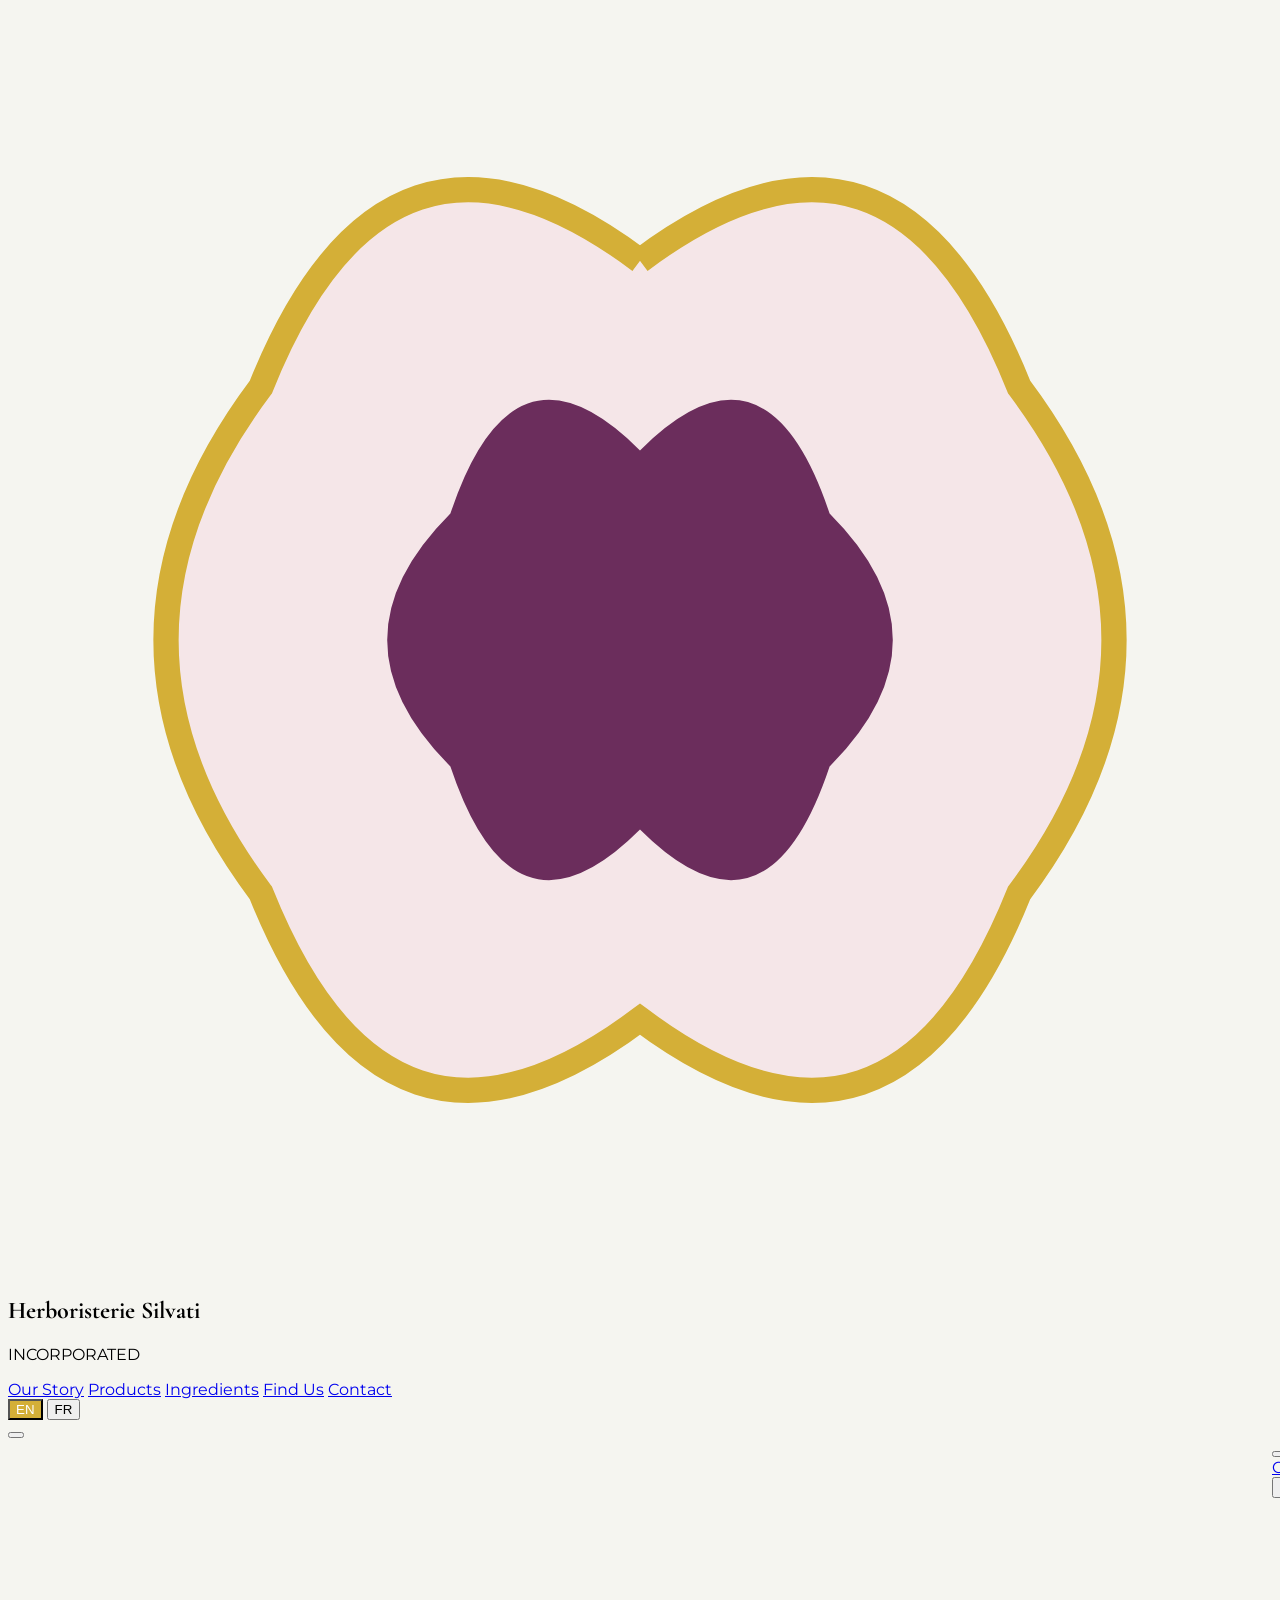
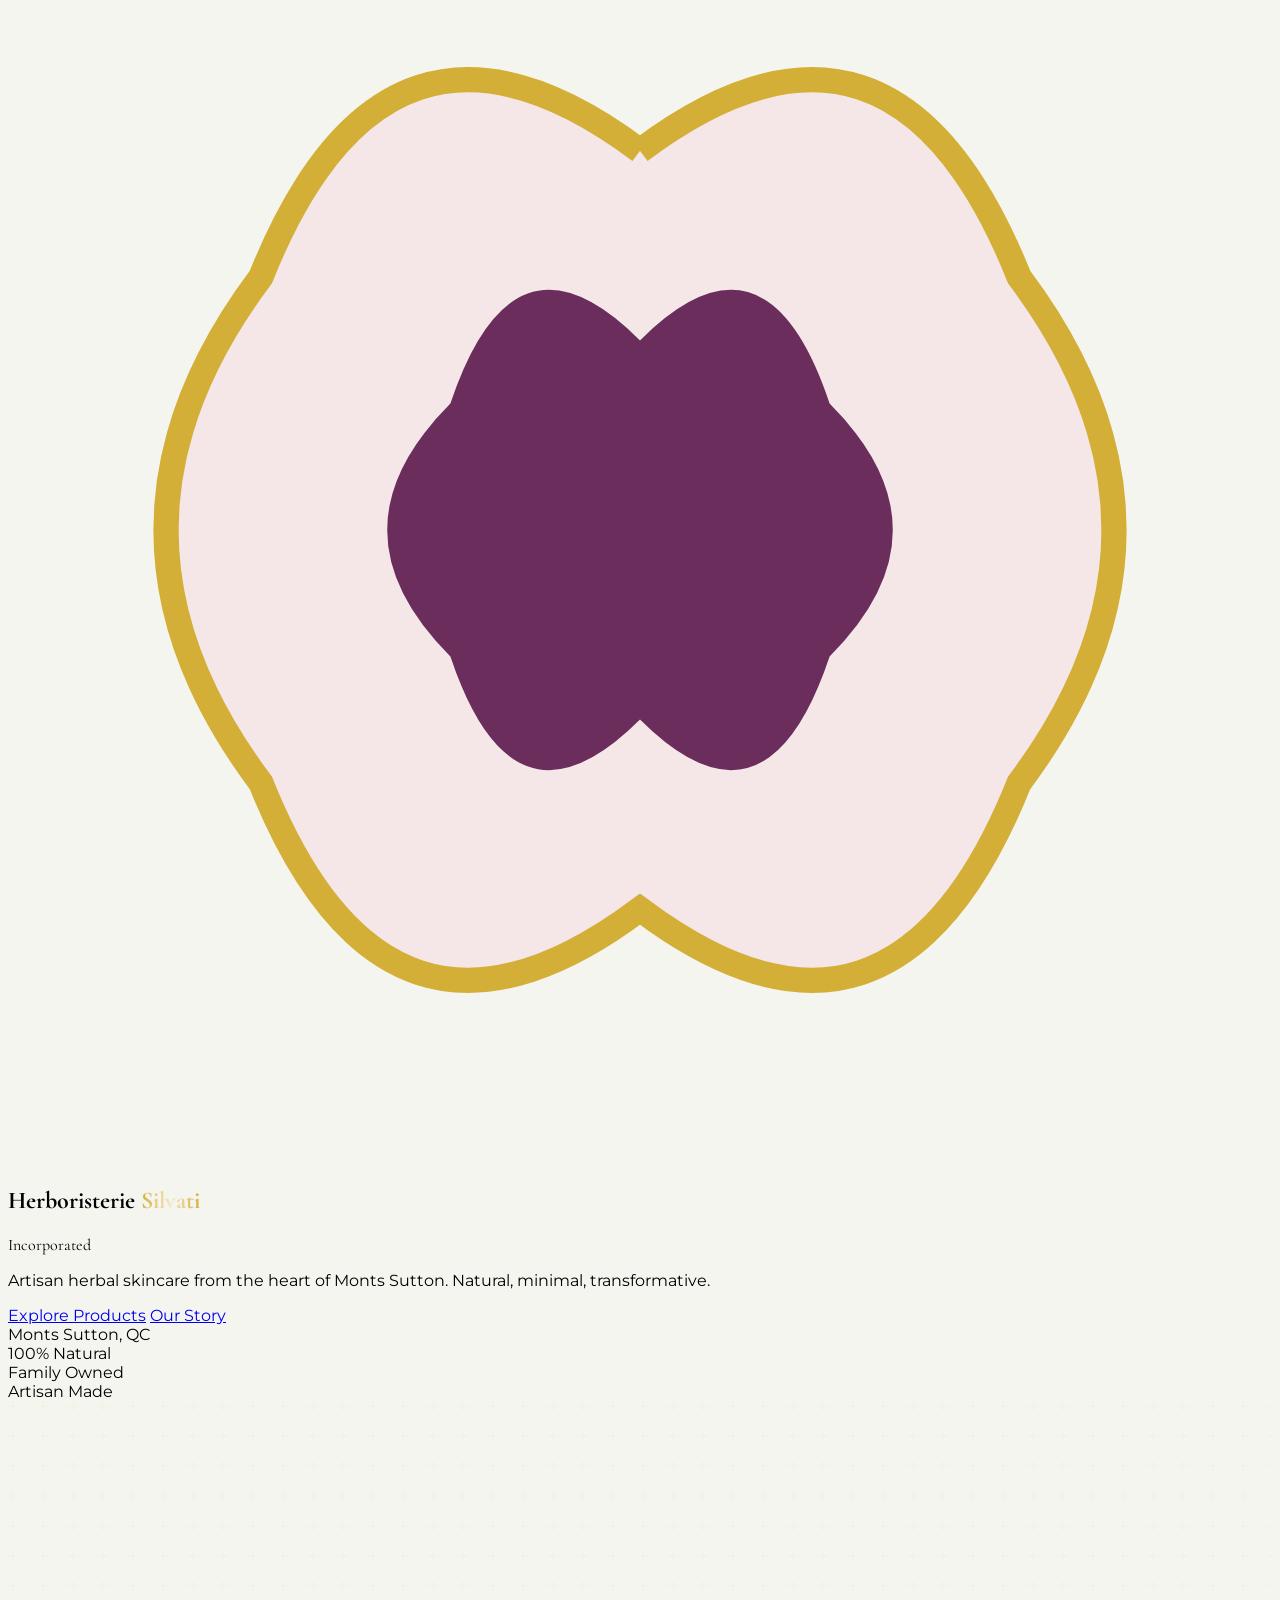
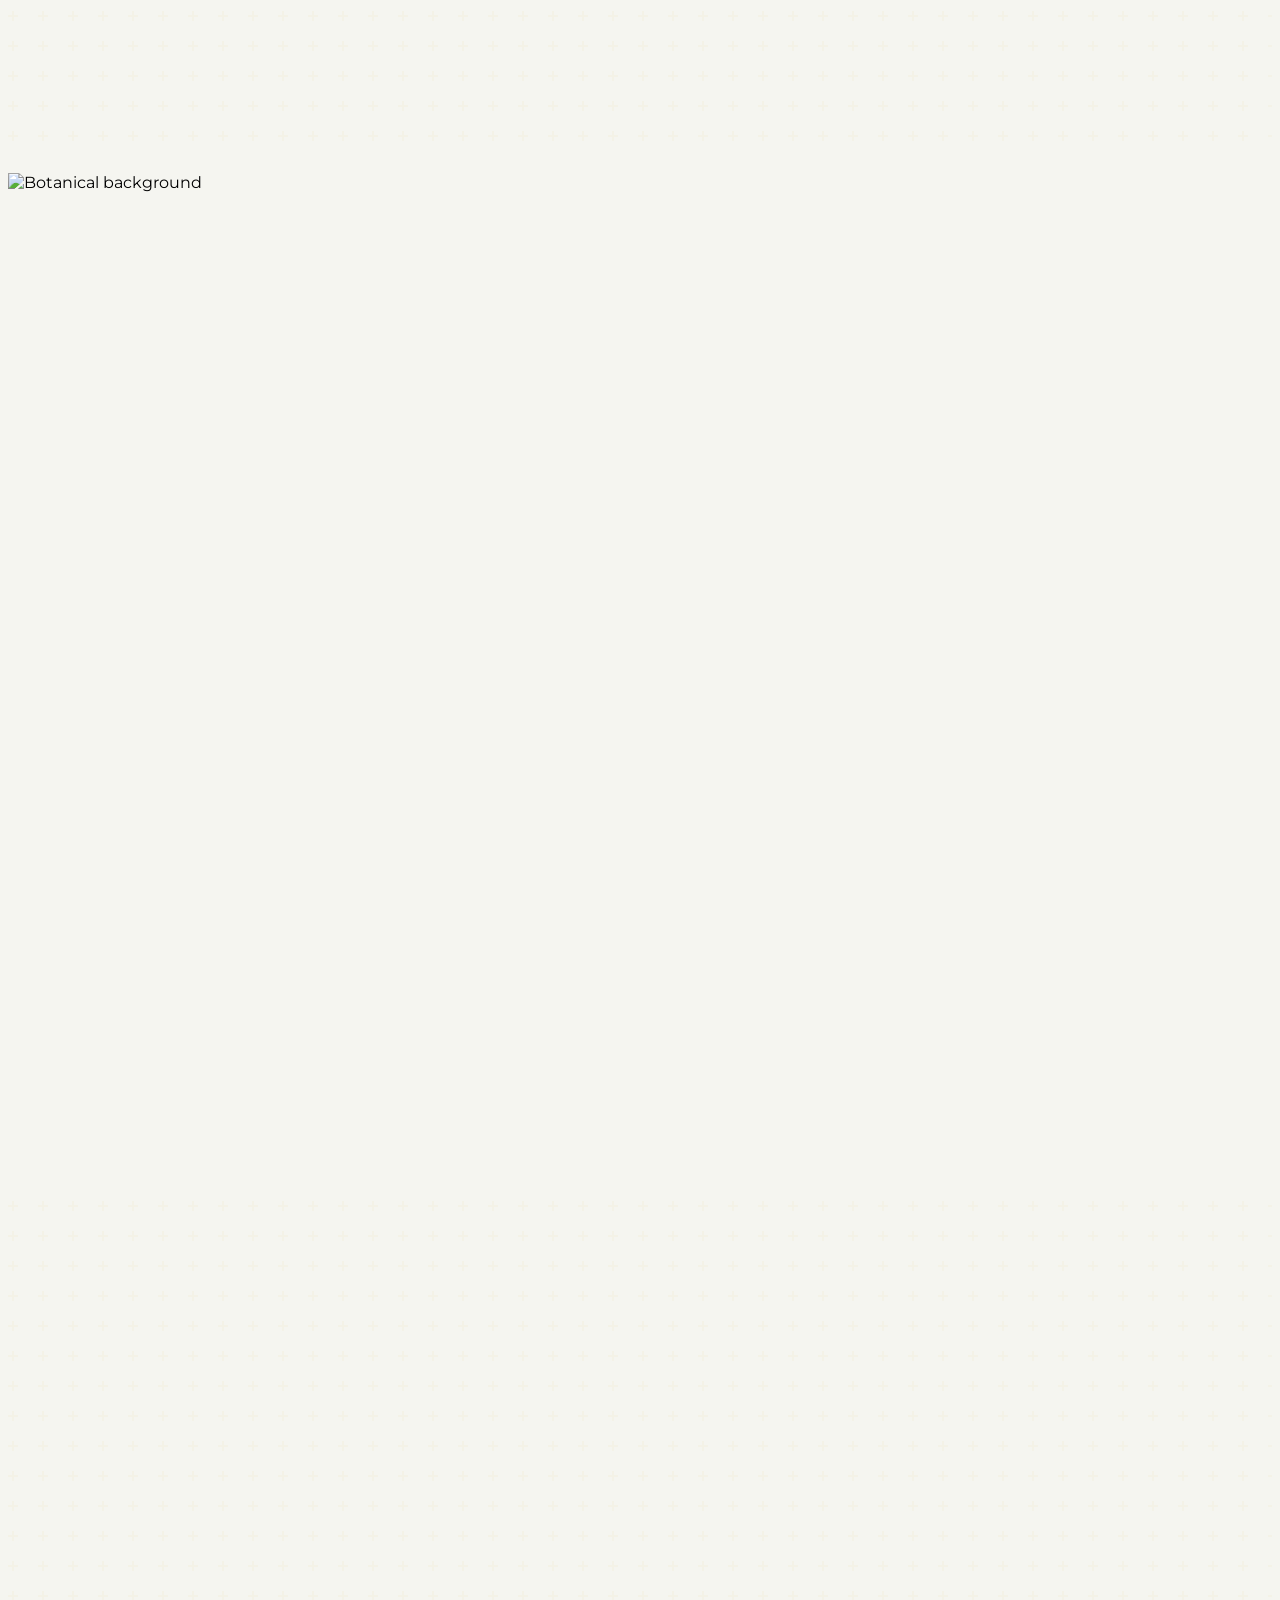
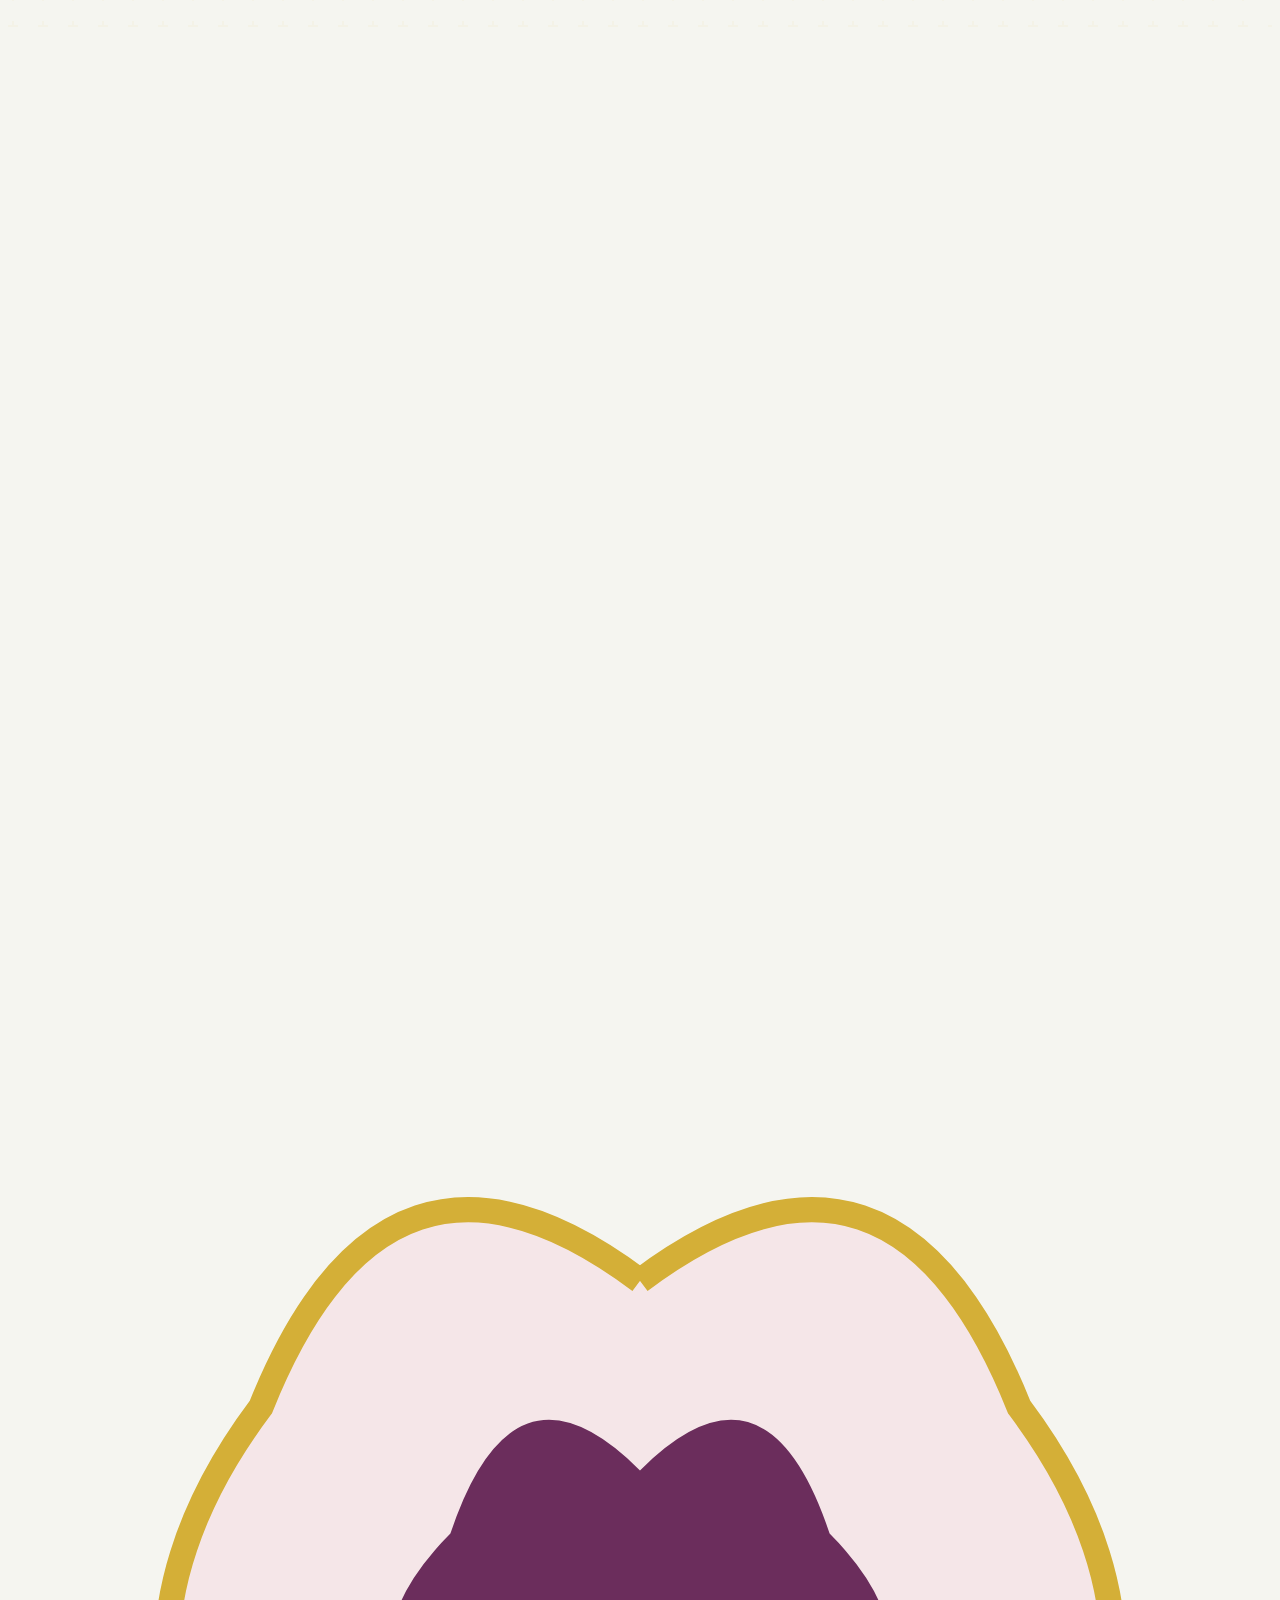
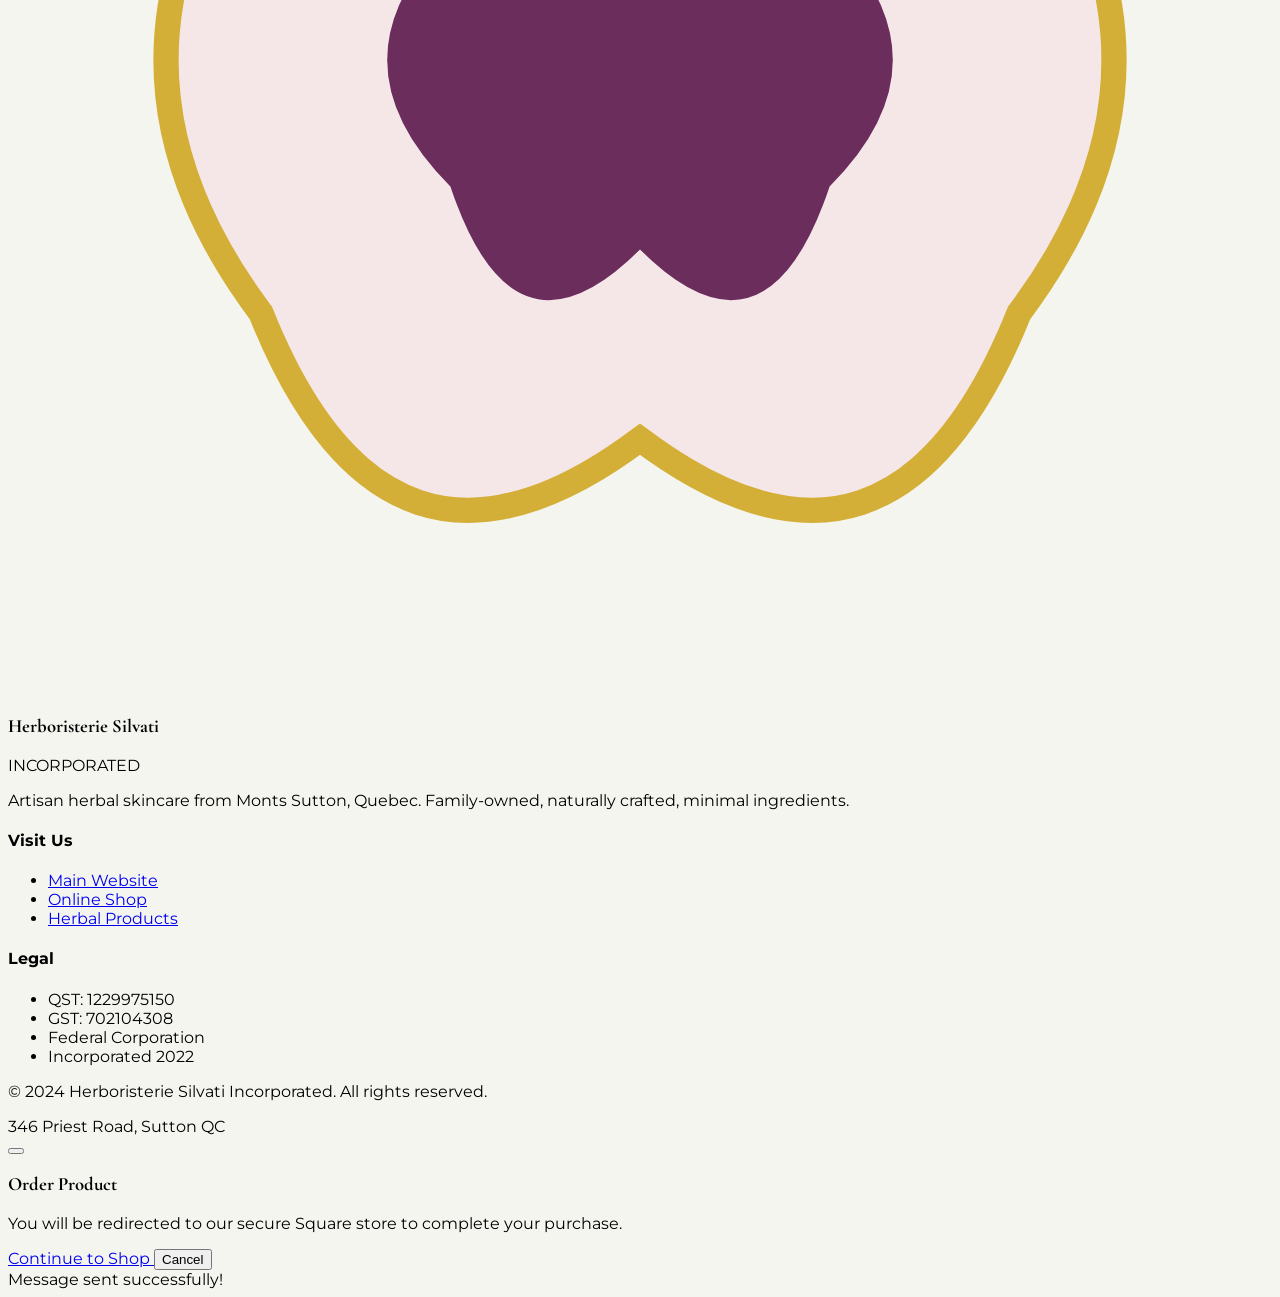
==== commit 0becd124: "Add silvati.ca website link" ====
--- a/index.html
+++ b/index.html
@@ -479,12 +479,11 @@
                     <p class="text-white/60 text-sm leading-relaxed max-w-md" data-en="Artisan herbal skincare from Monts Sutton, Quebec." data-fr="Soins herbales artisans des Monts Sutton, Québec.">Artisan herbal skincare from Monts Sutton, Quebec. Family-owned, naturally crafted, minimal ingredients.</p>
                 </div>
                 <div>
-                    <h4 class="font-semibold mb-4 text-silvati-gold" data-en="Quick Links" data-fr="Liens Rapides">Quick Links</h4>
+                    <h4 class="font-semibold mb-4 text-silvati-gold" data-en="Visit Us" data-fr="Visitez-Nous">Visit Us</h4>
                     <ul class="space-y-2 text-sm text-white/60">
-                        <li><a href="#about" class="hover:text-silvati-gold transition-colors" data-en="Our Story" data-fr="Notre Histoire">Our Story</a></li>
-                        <li><a href="#products" class="hover:text-silvati-gold transition-colors" data-en="Products" data-fr="Produits">Products</a></li>
-                        <li><a href="#market" class="hover:text-silvati-gold transition-colors" data-en="Find Us" data-fr="Nous Trouver">Find Us</a></li>
+                        <li><a href="https://silvati.ca" target="_blank" class="hover:text-silvati-gold transition-colors" data-en="Main Website" data-fr="Site Principal">Main Website</a></li>
                         <li><a href="https://silvati.square.site" target="_blank" class="hover:text-silvati-gold transition-colors" data-en="Online Shop" data-fr="Boutique en Ligne">Online Shop</a></li>
+                        <li><a href="https://silvati.square.site" target="_blank" class="hover:text-silvati-gold transition-colors" data-en="Herbal Products" data-fr="Produits Herbales">Herbal Products</a></li>
                     </ul>
                 </div>
                 <div>
